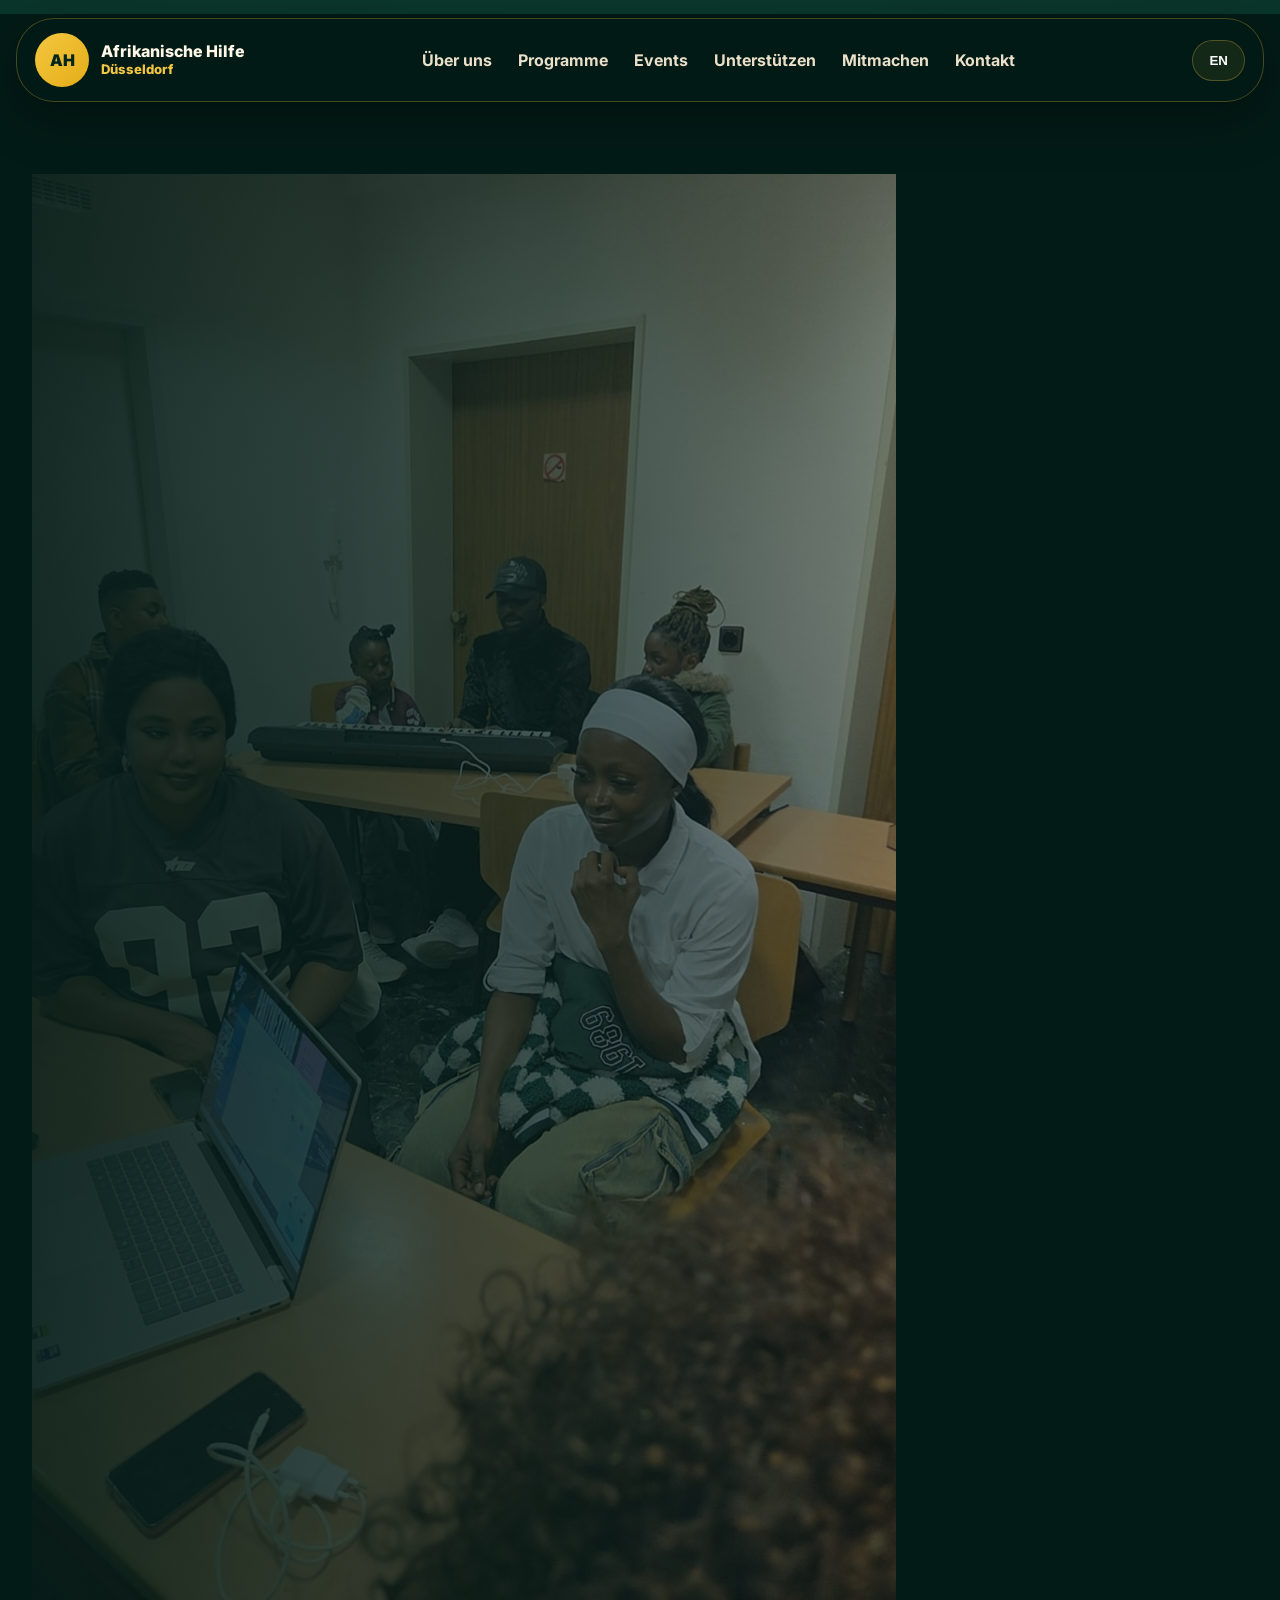
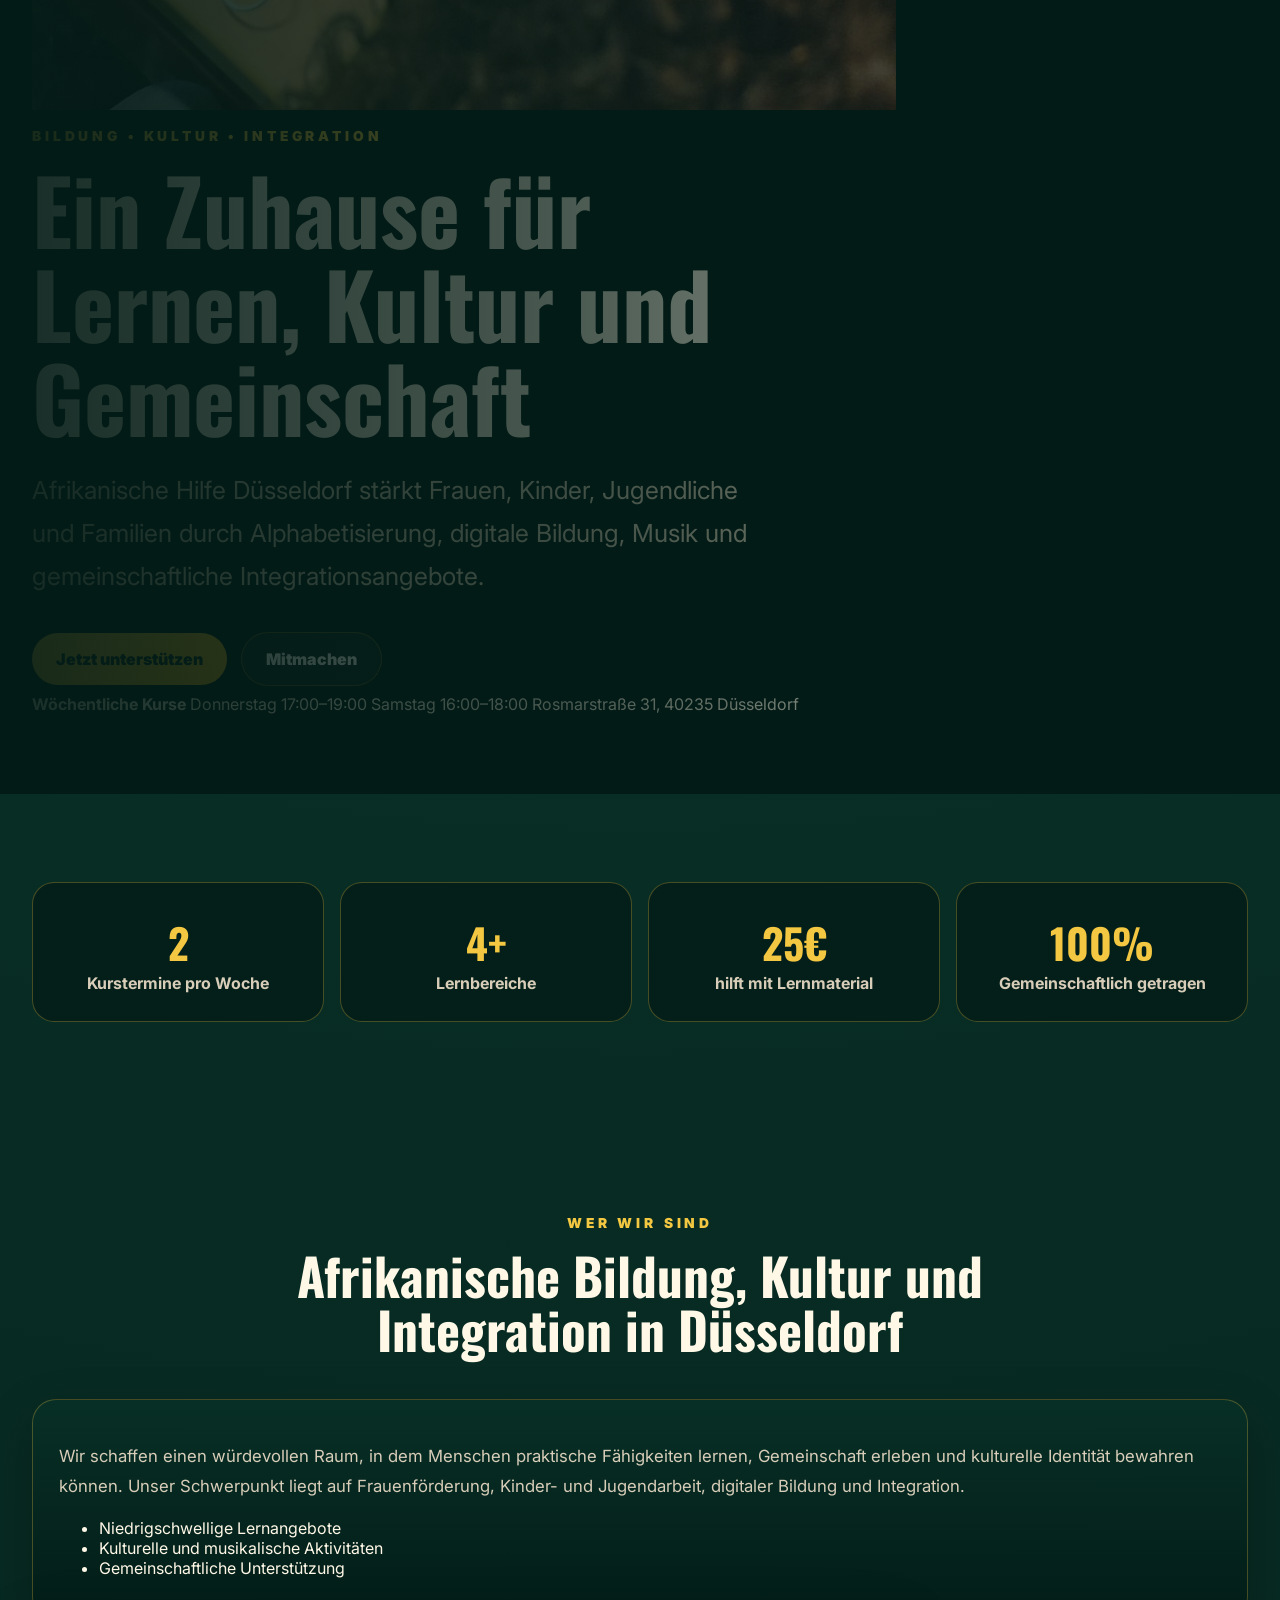
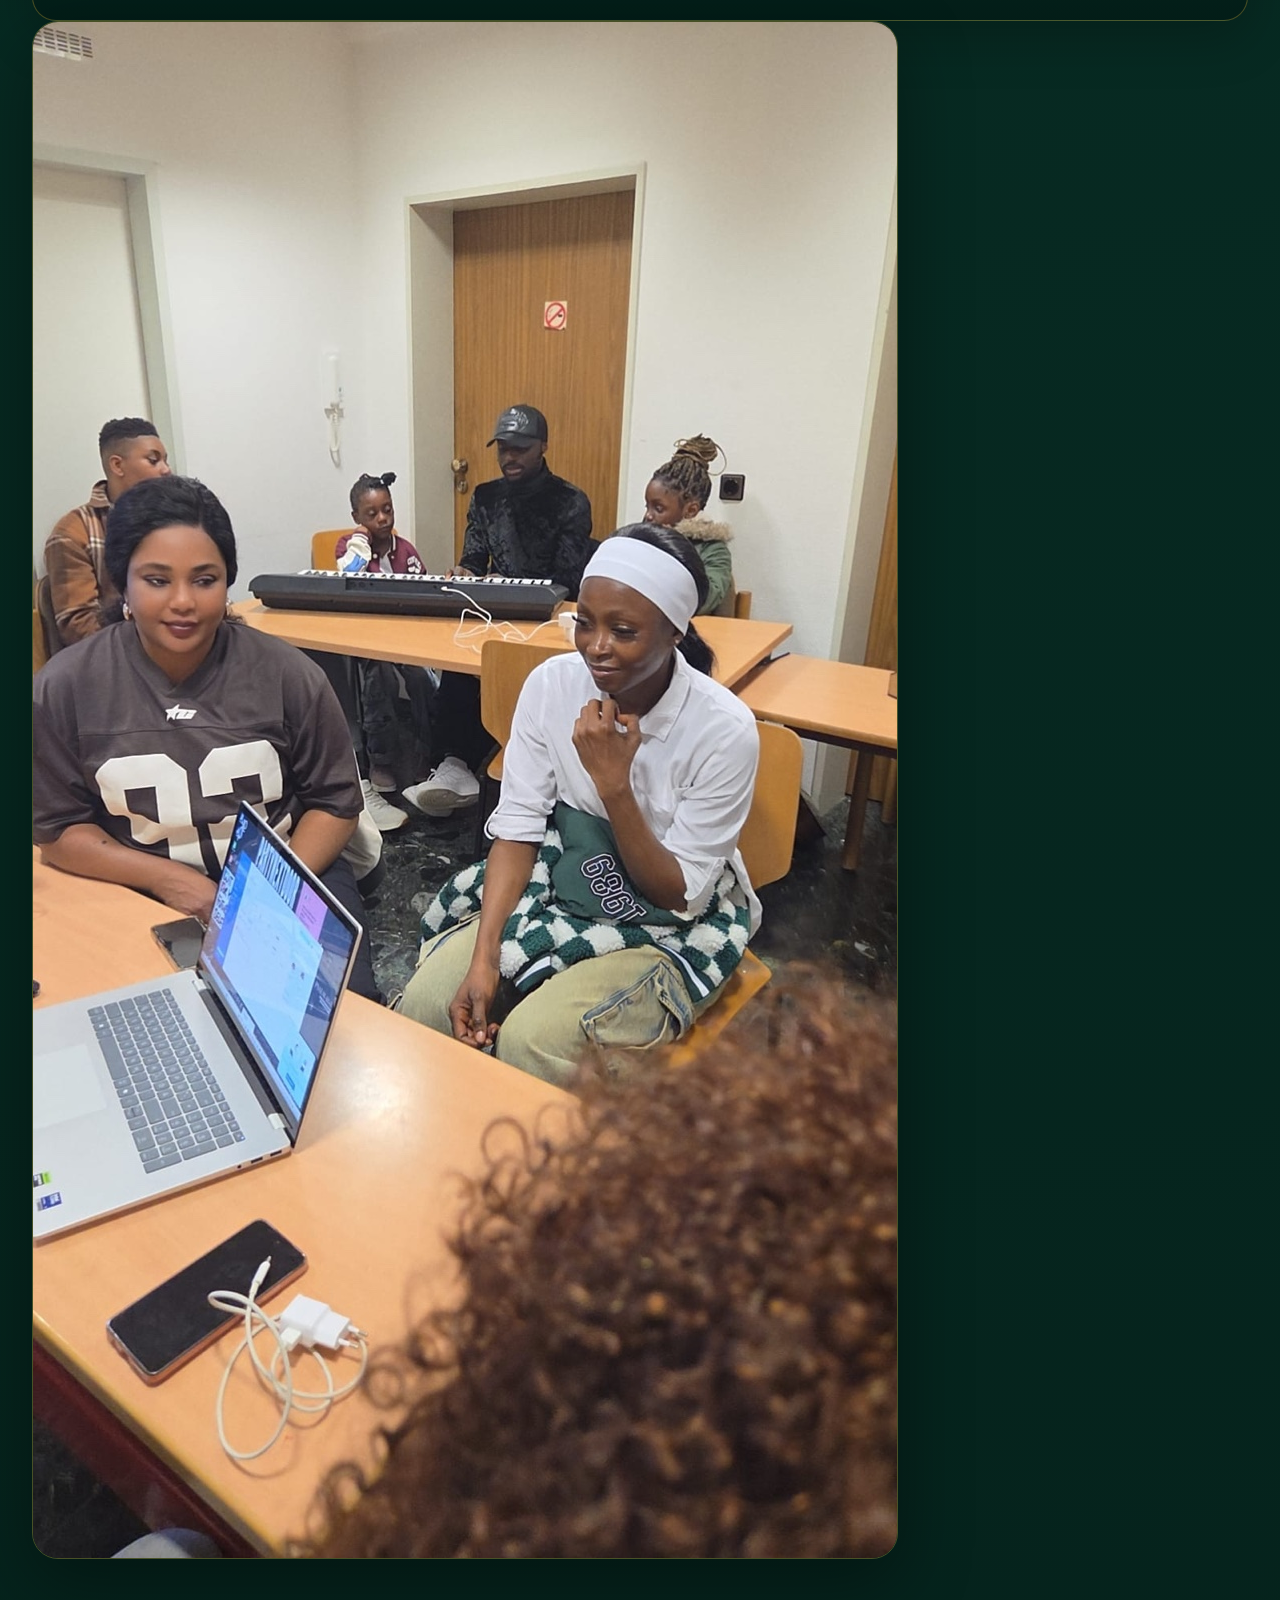
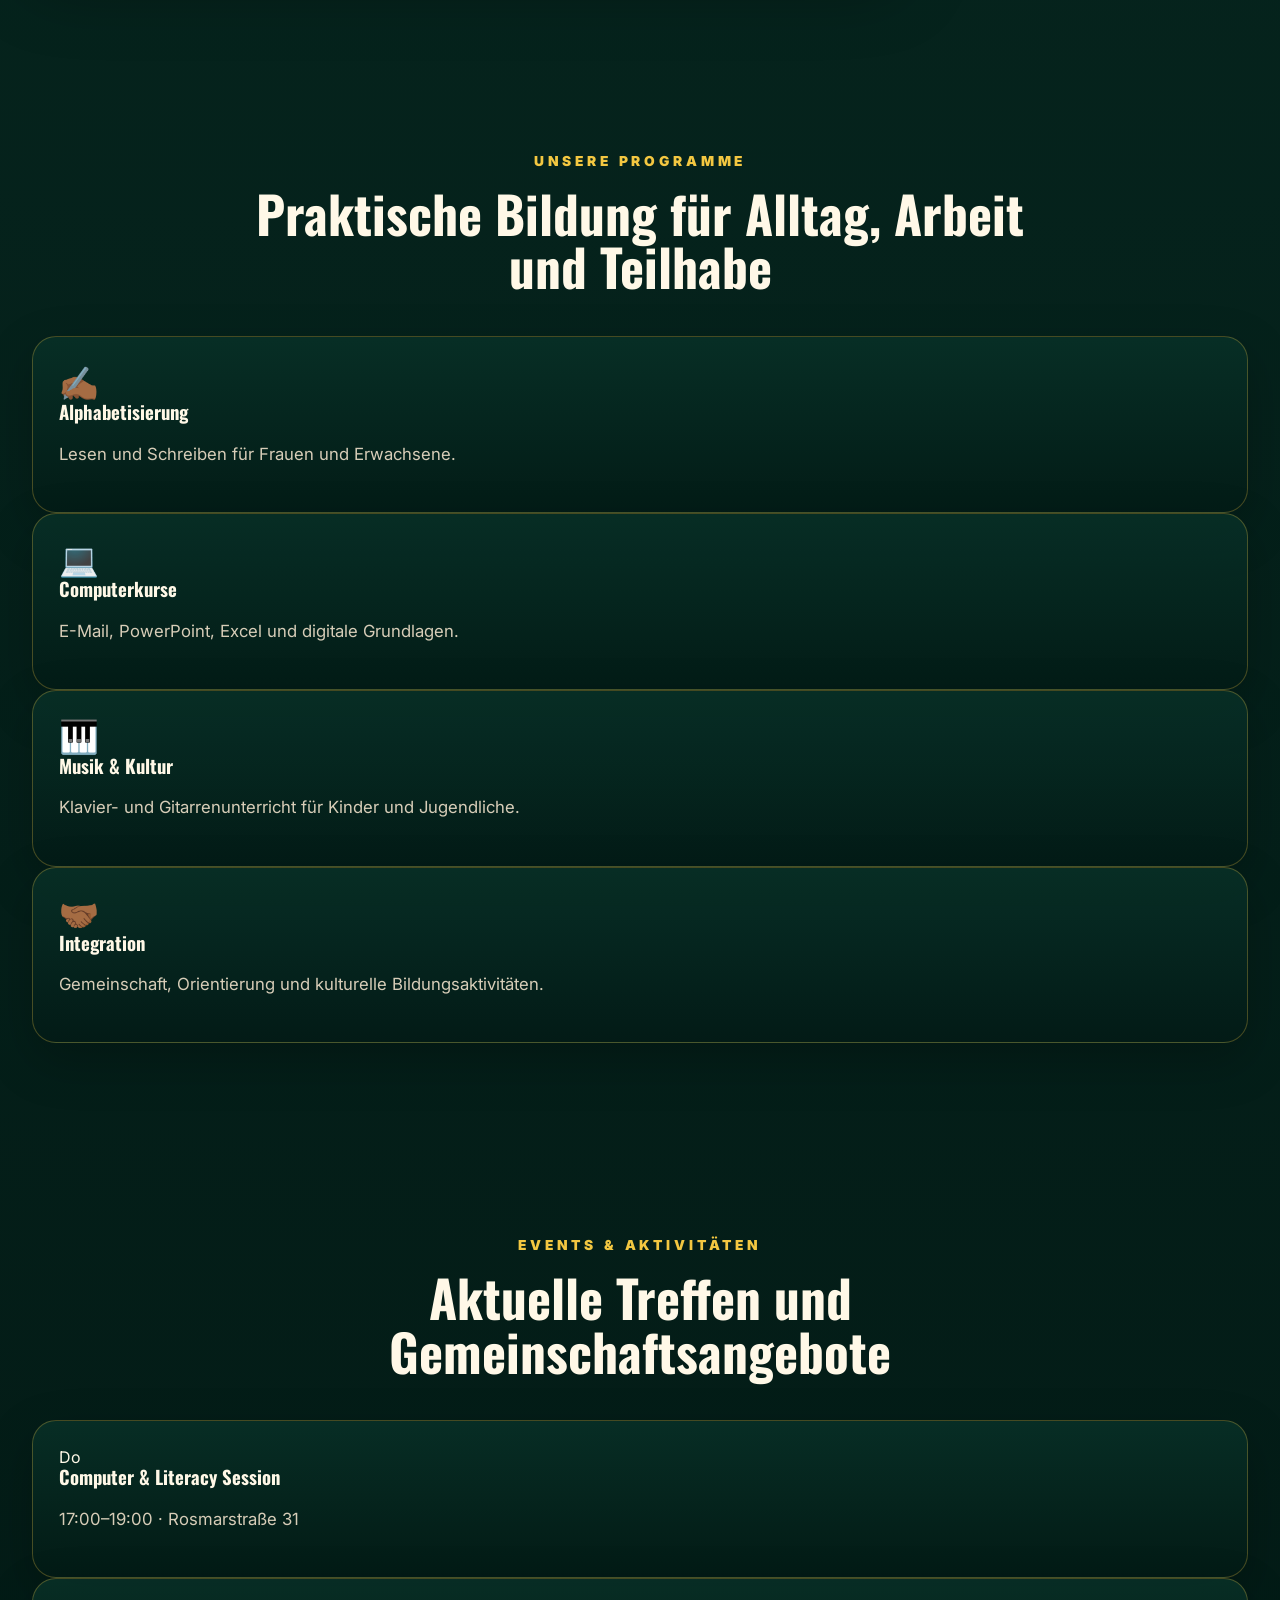
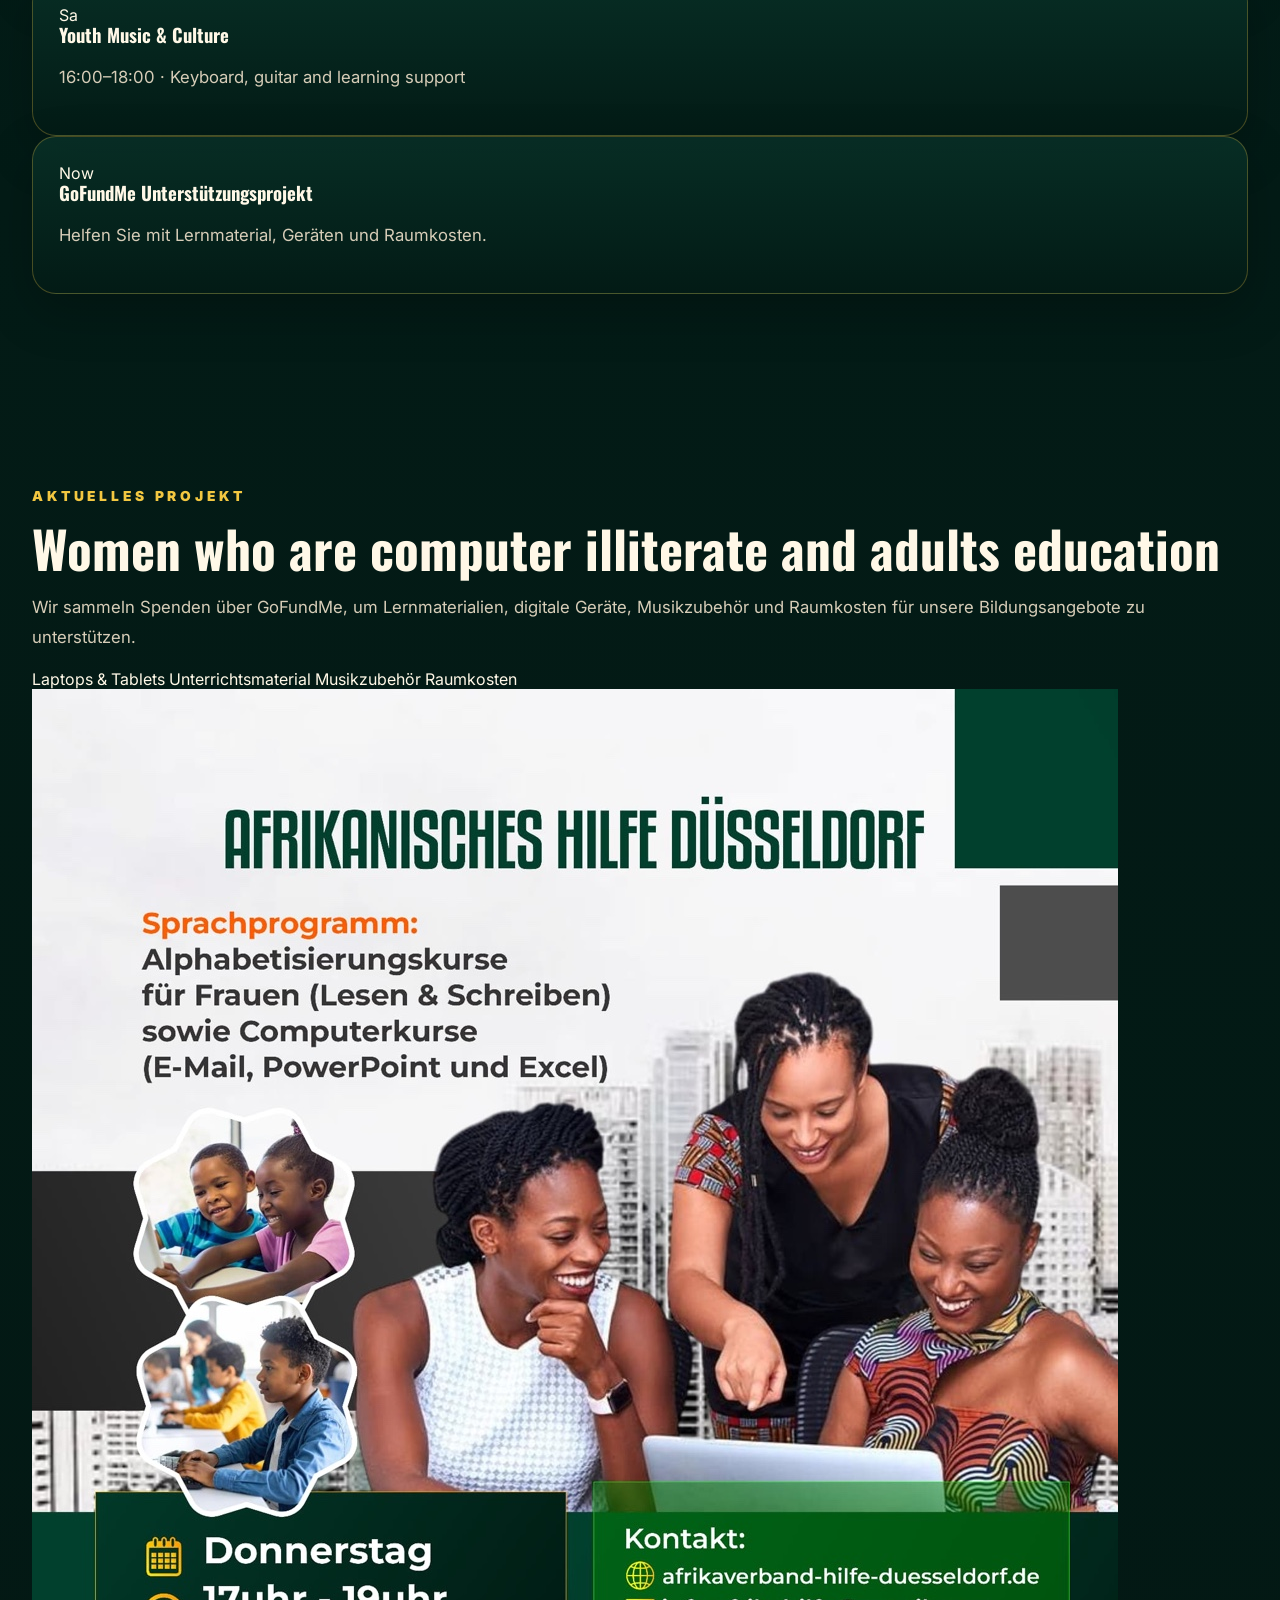
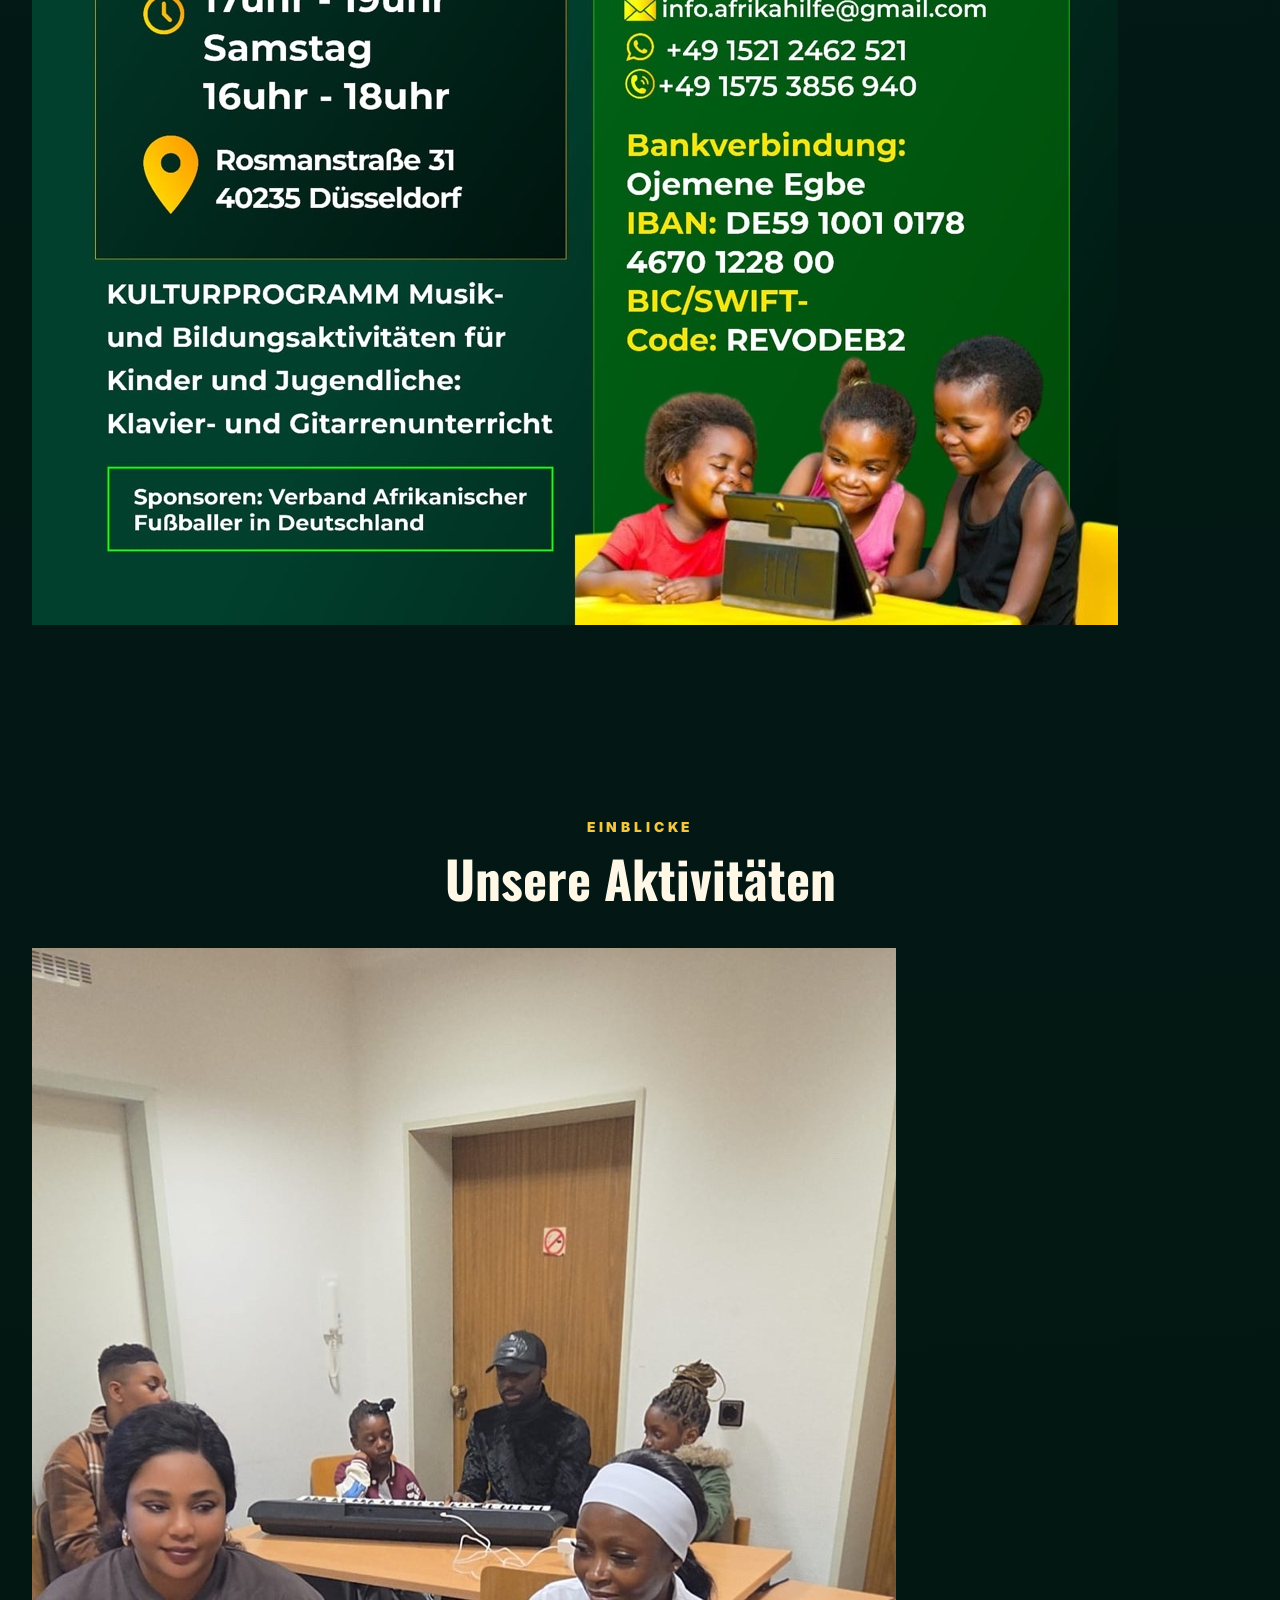
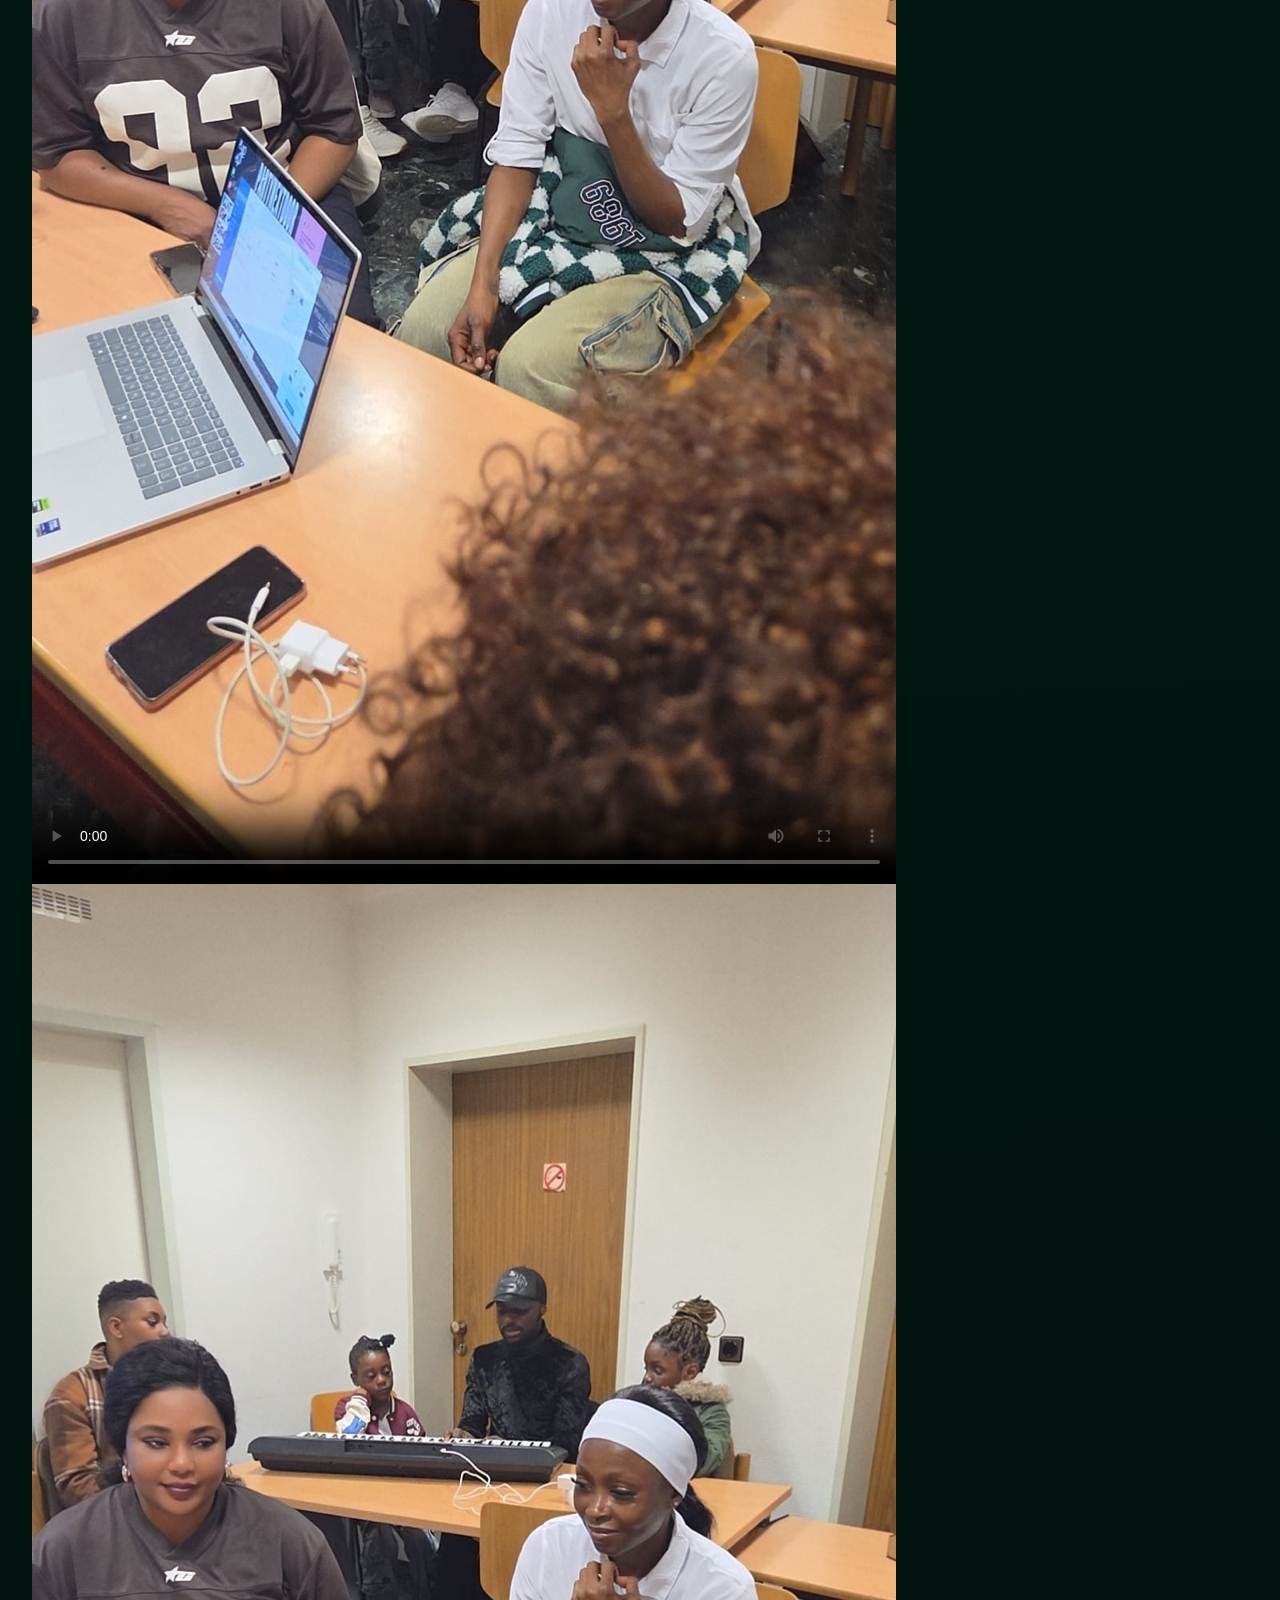
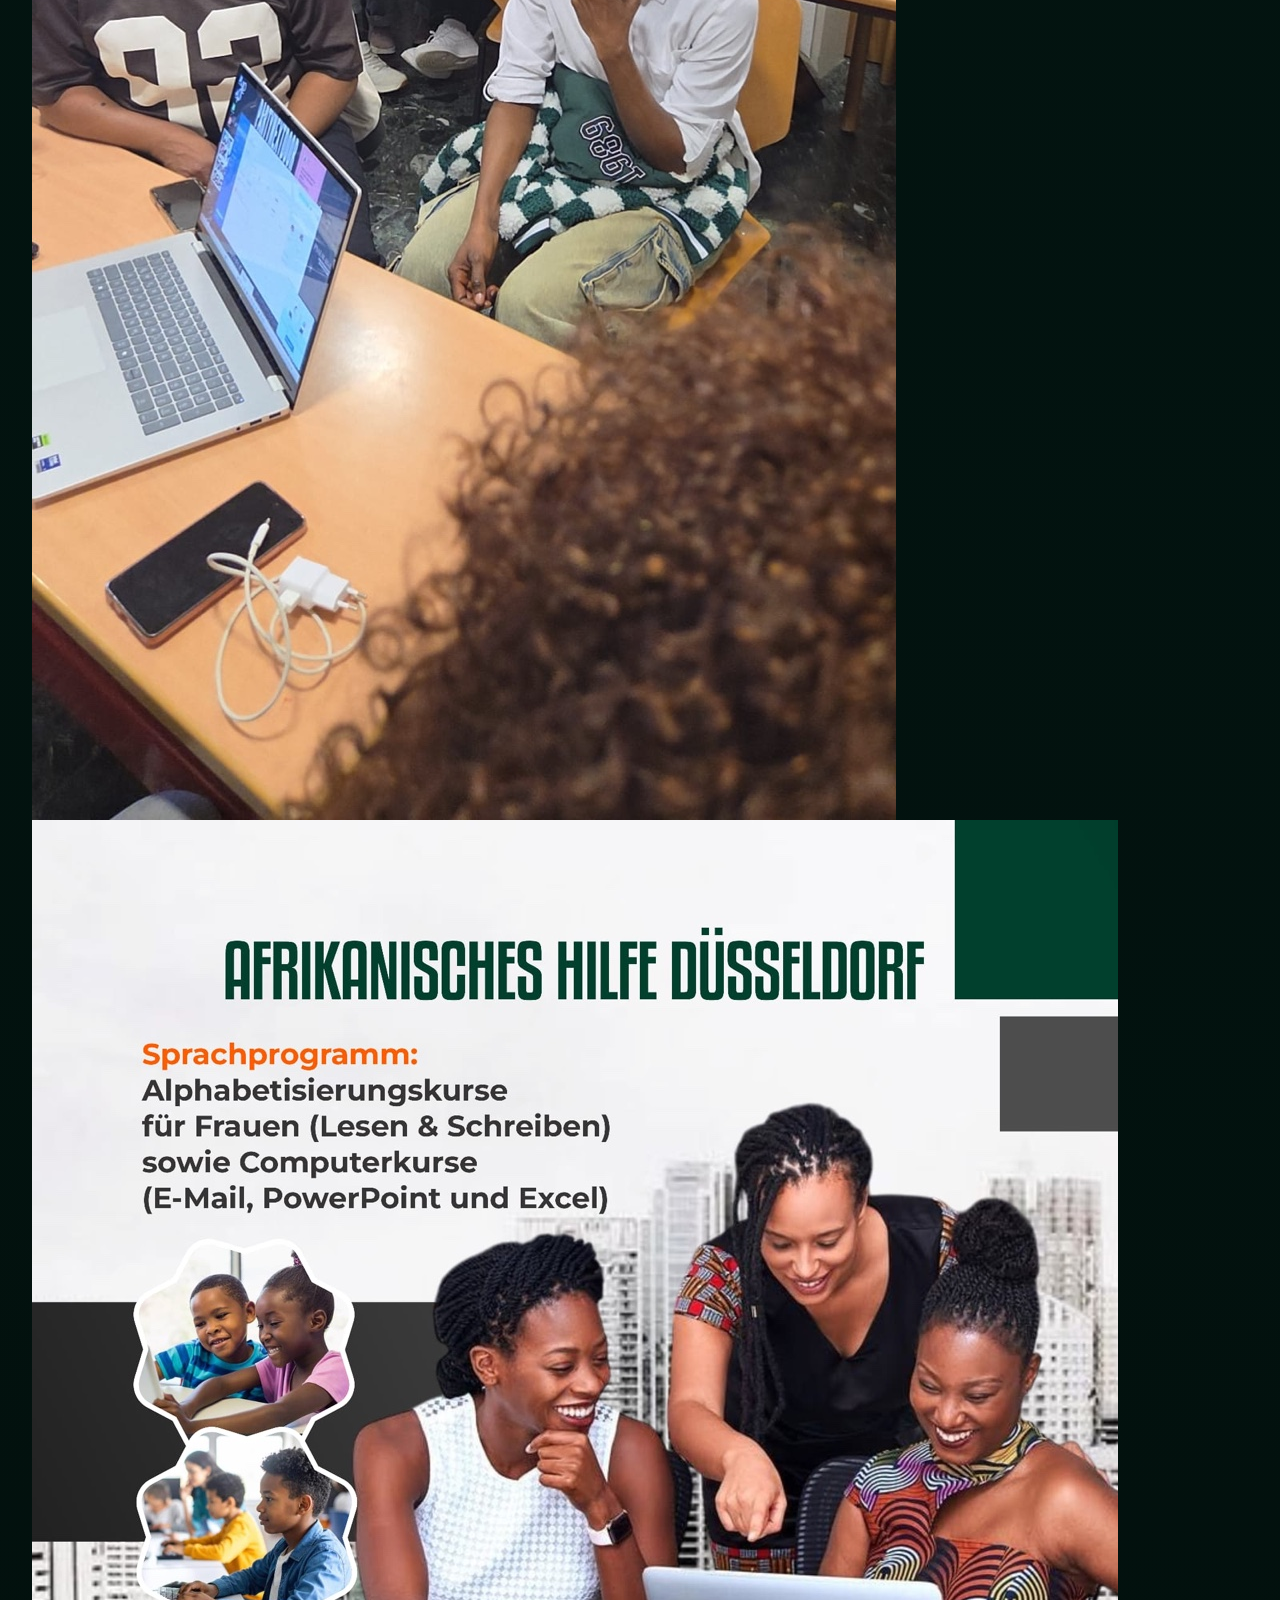
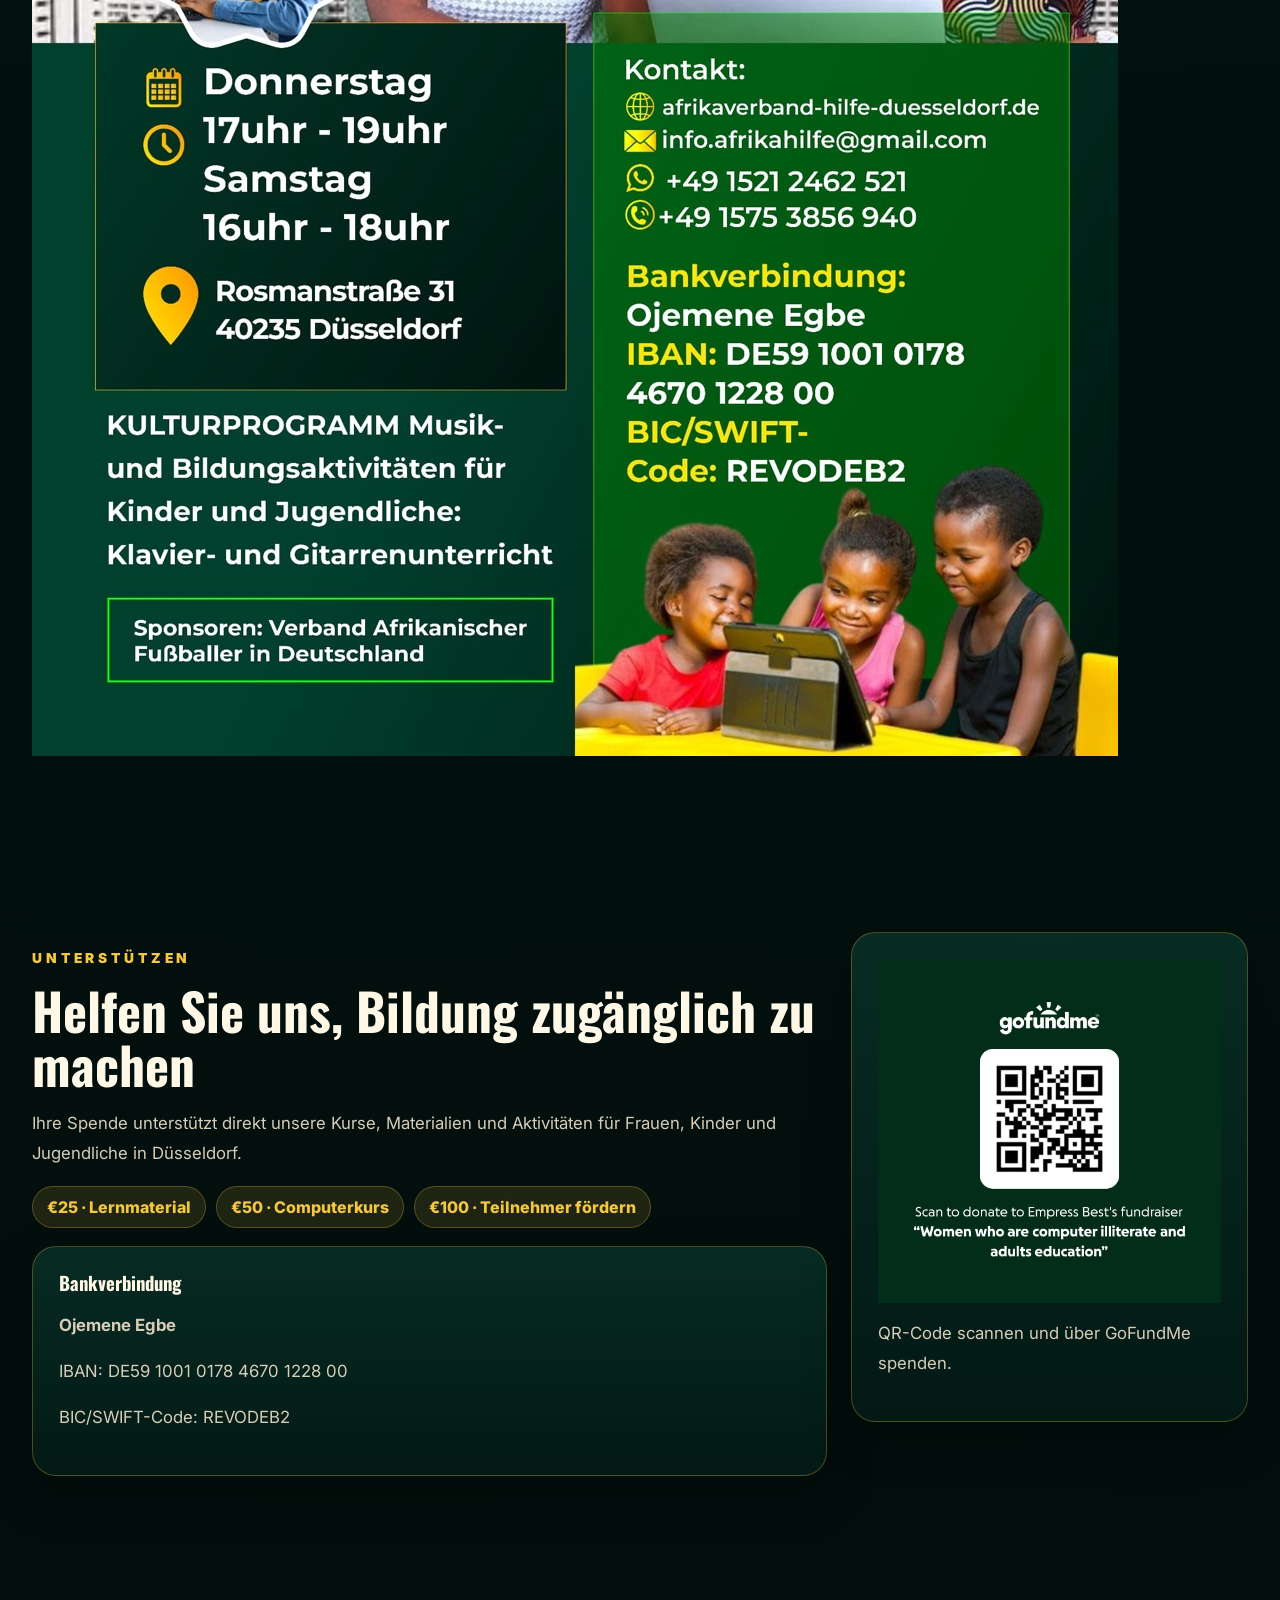
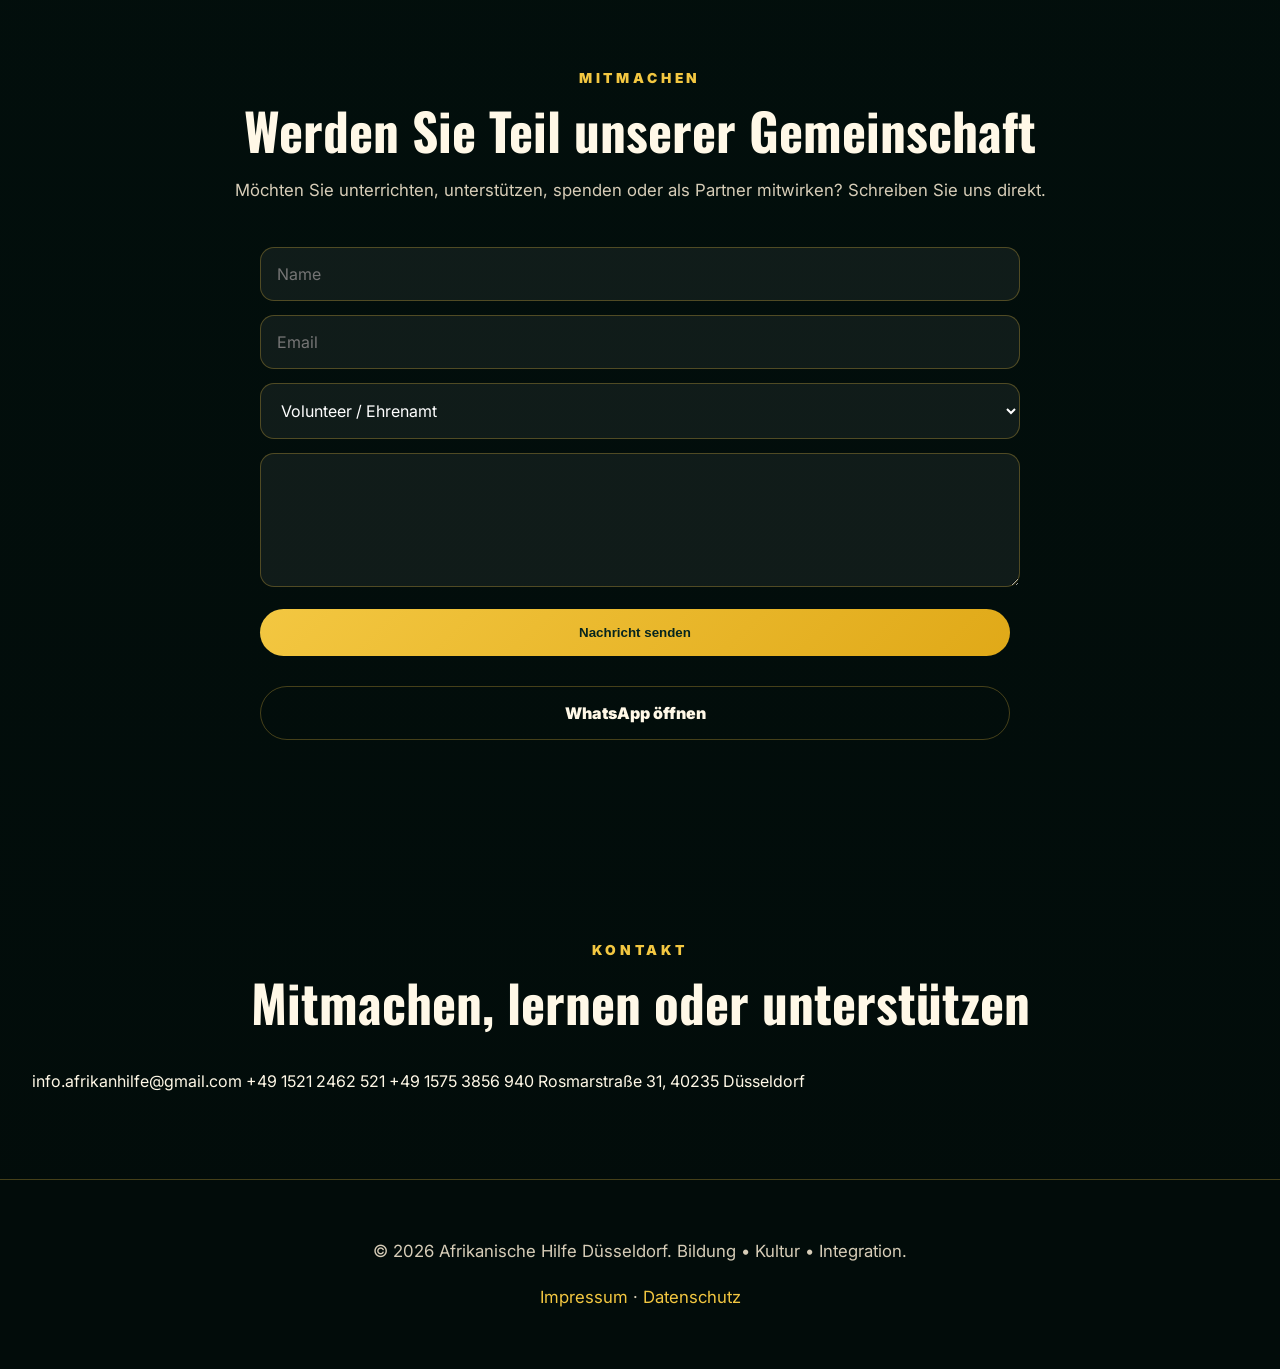
==== index.html @ 71f332ec "Fix bilingual translation switching" ====
<!DOCTYPE html>
<html lang="de">
<head>
  <meta charset="UTF-8" />
  <meta name="viewport" content="width=device-width, initial-scale=1.0" />
  <meta name="description" content="Afrikanische Hilfe Düsseldorf unterstützt Frauen, Kinder, Jugendliche und Familien mit Bildung, Computerkursen, Kultur, Musik und Integration." />
  <meta name="keywords" content="Afrikanische Hilfe Düsseldorf, Integration Düsseldorf, Computerkurs Düsseldorf, Alphabetisierung, African community Düsseldorf" />
  <meta property="og:title" content="Afrikanische Hilfe Düsseldorf" />
  <meta property="og:description" content="Bildung, Kultur und Integration für afrikanische Familien in Düsseldorf." />
  <meta property="og:image" content="assets/images/classroom-activity.jpg" />
  <meta property="og:type" content="website" />
  <title>Afrikanische Hilfe Düsseldorf | Bildung • Kultur • Integration</title>
  <link rel="preconnect" href="https://fonts.googleapis.com">
  <link rel="preconnect" href="https://fonts.gstatic.com" crossorigin>
  <link href="https://fonts.googleapis.com/css2?family=Inter:wght@400;500;600;700;800&family=Oswald:wght@500;600;700&display=swap" rel="stylesheet">
  <link rel="stylesheet" href="styles.css" />
</head>
<body>
  <header class="site-header" id="siteHeader">
    <a class="brand" href="#home" aria-label="Afrikanische Hilfe Düsseldorf home">
      <span class="brand-mark">AH</span>
      <span>Afrikanische Hilfe<br><small>Düsseldorf</small></span>
    </a>
    <button class="menu-toggle" id="menuToggle" type="button" aria-label="Open menu">☰</button>
    <nav class="nav" id="mainNav" aria-label="Main navigation">
      <a href="#about" data-de="Über uns" data-en="About">Über uns</a>
      <a href="#programmes" data-de="Programme" data-en="Programmes">Programme</a>
      <a href="#events" data-de="Events" data-en="Events">Events</a>
      <a href="#support" data-de="Unterstützen" data-en="Support">Unterstützen</a>
      <a href="#volunteer" data-de="Mitmachen" data-en="Volunteer">Mitmachen</a>
      <a href="#contact" data-de="Kontakt" data-en="Contact">Kontakt</a>
    </nav>
    <button class="lang-toggle" id="langToggle" type="button">EN</button>
  </header>

  <main id="home">
    <section class="hero">
      <video class="hero-video" autoplay muted loop playsinline poster="assets/images/classroom-activity.jpg">
        <source src="assets/videos/community-learning-session.mp4" type="video/mp4" />
      </video>
      <div class="hero-overlay"></div>
      <div class="pattern-overlay"></div>
      <div class="hero-content reveal">
        <p class="eyebrow" data-de="Bildung • Kultur • Integration" data-en="Education • Culture • Integration">Bildung • Kultur • Integration</p>
        <h1 data-de="Ein Zuhause für Lernen, Kultur und Gemeinschaft" data-en="A home for learning, culture and community">Ein Zuhause für Lernen, Kultur und Gemeinschaft</h1>
        <p class="hero-text" data-de="Afrikanische Hilfe Düsseldorf stärkt Frauen, Kinder, Jugendliche und Familien durch Alphabetisierung, digitale Bildung, Musik und gemeinschaftliche Integrationsangebote." data-en="Afrikanische Hilfe Düsseldorf empowers women, children, young people and families through literacy, digital education, music and community-based integration support.">Afrikanische Hilfe Düsseldorf stärkt Frauen, Kinder, Jugendliche und Familien durch Alphabetisierung, digitale Bildung, Musik und gemeinschaftliche Integrationsangebote.</p>
        <div class="hero-actions">
          <a class="btn primary" href="#support" data-de="Jetzt unterstützen" data-en="Support now">Jetzt unterstützen</a>
          <a class="btn secondary" href="#volunteer" data-de="Mitmachen" data-en="Get involved">Mitmachen</a>
        </div>
      </div>
      <aside class="hero-card reveal delay">
        <strong data-de="Wöchentliche Kurse" data-en="Weekly classes">Wöchentliche Kurse</strong>
        <span>Donnerstag 17:00–19:00</span>
        <span>Samstag 16:00–18:00</span>
        <span>Rosmarstraße 31, 40235 Düsseldorf</span>
      </aside>
    </section>

    <section class="impact section-pad" aria-label="Impact numbers">
      <div class="impact-grid">
        <div><strong>2</strong><span data-de="Kurstermine pro Woche" data-en="Sessions per week">Kurstermine pro Woche</span></div>
        <div><strong>4+</strong><span data-de="Lernbereiche" data-en="Learning areas">Lernbereiche</span></div>
        <div><strong>25€</strong><span data-de="hilft mit Lernmaterial" data-en="supports learning materials">hilft mit Lernmaterial</span></div>
        <div><strong>100%</strong><span data-de="Gemeinschaftlich getragen" data-en="Community driven">Gemeinschaftlich getragen</span></div>
      </div>
    </section>

    <section class="about section-pad" id="about">
      <div class="section-head">
        <p class="eyebrow" data-de="Wer wir sind" data-en="Who we are">Wer wir sind</p>
        <h2 data-de="Afrikanische Bildung, Kultur und Integration in Düsseldorf" data-en="African education, culture and integration in Düsseldorf">Afrikanische Bildung, Kultur und Integration in Düsseldorf</h2>
      </div>
      <div class="two-col">
        <div class="glass-card">
          <p data-de="Wir schaffen einen würdevollen Raum, in dem Menschen praktische Fähigkeiten lernen, Gemeinschaft erleben und kulturelle Identität bewahren können. Unser Schwerpunkt liegt auf Frauenförderung, Kinder- und Jugendarbeit, digitaler Bildung und Integration." data-en="We create a dignified space where people learn practical skills, experience community and preserve cultural identity. Our focus is women empowerment, youth development, digital education and integration.">Wir schaffen einen würdevollen Raum, in dem Menschen praktische Fähigkeiten lernen, Gemeinschaft erleben und kulturelle Identität bewahren können. Unser Schwerpunkt liegt auf Frauenförderung, Kinder- und Jugendarbeit, digitaler Bildung und Integration.</p>
          <ul class="check-list">
            <li data-de="Niedrigschwellige Lernangebote" data-en="Accessible learning opportunities">Niedrigschwellige Lernangebote</li>
            <li data-de="Kulturelle und musikalische Aktivitäten" data-en="Cultural and music activities">Kulturelle und musikalische Aktivitäten</li>
            <li data-de="Gemeinschaftliche Unterstützung" data-en="Community-based support">Gemeinschaftliche Unterstützung</li>
          </ul>
        </div>
        <img class="rounded-img" src="assets/images/classroom-activity.jpg" alt="Community learning session in Düsseldorf" />
      </div>
    </section>

    <section class="programmes section-pad" id="programmes">
      <div class="section-head center">
        <p class="eyebrow" data-de="Unsere Programme" data-en="Our programmes">Unsere Programme</p>
        <h2 data-de="Praktische Bildung für Alltag, Arbeit und Teilhabe" data-en="Practical education for everyday life, work and participation">Praktische Bildung für Alltag, Arbeit und Teilhabe</h2>
      </div>
      <div class="cards">
        <article class="card"><span class="icon">✍🏾</span><h3 data-de="Alphabetisierung" data-en="Literacy">Alphabetisierung</h3><p data-de="Lesen und Schreiben für Frauen und Erwachsene." data-en="Reading and writing support for women and adults.">Lesen und Schreiben für Frauen und Erwachsene.</p></article>
        <article class="card"><span class="icon">💻</span><h3 data-de="Computerkurse" data-en="Computer training">Computerkurse</h3><p data-de="E-Mail, PowerPoint, Excel und digitale Grundlagen." data-en="Email, PowerPoint, Excel and basic digital skills.">E-Mail, PowerPoint, Excel und digitale Grundlagen.</p></article>
        <article class="card"><span class="icon">🎹</span><h3 data-de="Musik & Kultur" data-en="Music & culture">Musik & Kultur</h3><p data-de="Klavier- und Gitarrenunterricht für Kinder und Jugendliche." data-en="Keyboard and guitar lessons for children and young people.">Klavier- und Gitarrenunterricht für Kinder und Jugendliche.</p></article>
        <article class="card"><span class="icon">🤝🏾</span><h3 data-de="Integration" data-en="Integration">Integration</h3><p data-de="Gemeinschaft, Orientierung und kulturelle Bildungsaktivitäten." data-en="Community, orientation and cultural education activities.">Gemeinschaft, Orientierung und kulturelle Bildungsaktivitäten.</p></article>
      </div>
    </section>

    <section class="events section-pad" id="events">
      <div class="section-head center">
        <p class="eyebrow" data-de="Events & Aktivitäten" data-en="Events & activities">Events & Aktivitäten</p>
        <h2 data-de="Aktuelle Treffen und Gemeinschaftsangebote" data-en="Current sessions and community activities">Aktuelle Treffen und Gemeinschaftsangebote</h2>
      </div>
      <div class="event-grid">
        <article class="event-card"><span class="date">Do</span><h3>Computer & Literacy Session</h3><p>17:00–19:00 · Rosmarstraße 31</p></article>
        <article class="event-card"><span class="date">Sa</span><h3>Youth Music & Culture</h3><p>16:00–18:00 · Keyboard, guitar and learning support</p></article>
        <article class="event-card highlight"><span class="date">Now</span><h3 data-de="GoFundMe Unterstützungsprojekt" data-en="GoFundMe support project">GoFundMe Unterstützungsprojekt</h3><p data-de="Helfen Sie mit Lernmaterial, Geräten und Raumkosten." data-en="Help with learning materials, devices and room costs.">Helfen Sie mit Lernmaterial, Geräten und Raumkosten.</p></article>
      </div>
    </section>

    <section class="projects section-pad" id="projects">
      <div class="two-col reverse">
        <div>
          <p class="eyebrow" data-de="Aktuelles Projekt" data-en="Current project">Aktuelles Projekt</p>
          <h2>Women who are computer illiterate and adults education</h2>
          <p data-de="Wir sammeln Spenden über GoFundMe, um Lernmaterialien, digitale Geräte, Musikzubehör und Raumkosten für unsere Bildungsangebote zu unterstützen." data-en="We are raising funds through GoFundMe to support learning materials, digital devices, music resources and room costs for our education activities.">Wir sammeln Spenden über GoFundMe, um Lernmaterialien, digitale Geräte, Musikzubehör und Raumkosten für unsere Bildungsangebote zu unterstützen.</p>
          <div class="project-list">
            <span data-de="Laptops & Tablets" data-en="Laptops & tablets">Laptops & Tablets</span>
            <span data-de="Unterrichtsmaterial" data-en="Learning materials">Unterrichtsmaterial</span>
            <span data-de="Musikzubehör" data-en="Music resources">Musikzubehör</span>
            <span data-de="Raumkosten" data-en="Room costs">Raumkosten</span>
          </div>
        </div>
        <div class="flyer-frame"><img src="assets/images/programme-flyer.jpg" alt="Afrikanische Hilfe Düsseldorf programme flyer" /></div>
      </div>
    </section>

    <section class="gallery section-pad" id="gallery">
      <div class="section-head center">
        <p class="eyebrow" data-de="Einblicke" data-en="Inside our work">Einblicke</p>
        <h2 data-de="Unsere Aktivitäten" data-en="Our activities">Unsere Aktivitäten</h2>
      </div>
      <div class="media-grid">
        <div class="media-card large"><video controls poster="assets/images/classroom-activity.jpg"><source src="assets/videos/community-learning-session.mp4" type="video/mp4"></video></div>
        <div class="media-card"><img src="assets/images/classroom-activity.jpg" alt="Participants in a learning activity" /></div>
        <div class="media-card"><img src="assets/images/programme-flyer.jpg" alt="Programme flyer" /></div>
      </div>
    </section>

    <section class="support section-pad" id="support">
      <div class="support-box">
        <div>
          <p class="eyebrow" data-de="Unterstützen" data-en="Support us">Unterstützen</p>
          <h2 data-de="Helfen Sie uns, Bildung zugänglich zu machen" data-en="Help us make education accessible">Helfen Sie uns, Bildung zugänglich zu machen</h2>
          <p data-de="Ihre Spende unterstützt direkt unsere Kurse, Materialien und Aktivitäten für Frauen, Kinder und Jugendliche in Düsseldorf." data-en="Your donation directly supports our classes, materials and activities for women, children and young people in Düsseldorf.">Ihre Spende unterstützt direkt unsere Kurse, Materialien und Aktivitäten für Frauen, Kinder und Jugendliche in Düsseldorf.</p>
          <div class="donation-tiers">
            <span>€25 · Lernmaterial</span><span>€50 · Computerkurs</span><span>€100 · Teilnehmer fördern</span>
          </div>
          <div class="bank-card">
            <h3>Bankverbindung</h3>
            <p><strong>Ojemene Egbe</strong></p>
            <p>IBAN: DE59 1001 0178 4670 1228 00</p>
            <p>BIC/SWIFT-Code: REVODEB2</p>
          </div>
        </div>
        <div class="qr-card">
          <img src="assets/images/gofundme-qr.png" alt="GoFundMe QR Code" />
          <p data-de="QR-Code scannen und über GoFundMe spenden." data-en="Scan the QR code and donate through GoFundMe.">QR-Code scannen und über GoFundMe spenden.</p>
        </div>
      </div>
    </section>

    <section class="volunteer section-pad" id="volunteer">
      <div class="section-head center">
        <p class="eyebrow" data-de="Mitmachen" data-en="Volunteer">Mitmachen</p>
        <h2 data-de="Werden Sie Teil unserer Gemeinschaft" data-en="Become part of our community">Werden Sie Teil unserer Gemeinschaft</h2>
        <p data-de="Möchten Sie unterrichten, unterstützen, spenden oder als Partner mitwirken? Schreiben Sie uns direkt." data-en="Would you like to teach, support, donate or partner with us? Send us a direct message.">Möchten Sie unterrichten, unterstützen, spenden oder als Partner mitwirken? Schreiben Sie uns direkt.</p>
      </div>
      <form 
  class="contact-form"
  action="https://formsubmit.co/info.afrikahilfe@gmail.com"
  method="POST">

  <input type="hidden" name="_captcha" value="false">
  <input type="hidden" name="_subject" value="New Afrikanische Hilfe Submission">
  <input type="hidden" name="_next" value="https://afrikanischehilfe.de">

  <input 
    name="Name"
    type="text"
    placeholder="Name"
    required
  >

  <input 
    name="Email"
    type="email"
    placeholder="Email"
    required
  >

  <select name="Interest">
    <option>Volunteer / Ehrenamt</option>
    <option>Programme participant / Teilnehmer</option>
    <option>Sponsor / Partner</option>
    <option>General contact / Allgemein</option>
  </select>

  <textarea 
    name="Message"
    rows="5"
    placeholder="Message / Nachricht">
  </textarea>

  <button 
    class="btn primary"
    type="submit"
    data-de="Nachricht senden"
    data-en="Send message">
    Nachricht senden
  </button>

  <a 
    class="btn whatsapp"
    href="https://wa.me/4915212462521"
    target="_blank"
    data-de="WhatsApp öffnen"
    data-en="Open WhatsApp">
    WhatsApp öffnen
  </a>

</form>
    </section>

    <section class="contact section-pad" id="contact">
      <div class="section-head center">
        <p class="eyebrow" data-de="Kontakt" data-en="Contact">Kontakt</p>
        <h2 data-de="Mitmachen, lernen oder unterstützen" data-en="Join, learn or support">Mitmachen, lernen oder unterstützen</h2>
      </div>
      <div class="contact-grid">
        <a href="mailto:info.afrikanhilfe@gmail.com">info.afrikanhilfe@gmail.com</a>
        <a href="tel:+4915212462521">+49 1521 2462 521</a>
        <a href="tel:+4915753856940">+49 1575 3856 940</a>
        <span>Rosmarstraße 31, 40235 Düsseldorf</span>
      </div>
    </section>
  </main>

  <footer class="footer">
    <p>© 2026 Afrikanische Hilfe Düsseldorf. Bildung • Kultur • Integration.</p>
    <p><a href="impressum.html">Impressum</a> · <a href="datenschutz.html">Datenschutz</a></p>
  </footer>

  <script src="scripts.js"></script>
</body>
</html>
---- styles.css ----
:root{
  --green-950:#031b16;
  --green-900:#06251f;
  --green-800:#0b382d;
  --gold:#f3c741;
  --gold-2:#d6a51f;
  --ivory:#fff8e7;
  --muted:#d7cdb8;
  --line:rgba(243,199,65,.28);
  --glass:rgba(4,31,26,.78);
  --shadow:0 24px 70px rgba(0,0,0,.38);
}
*{box-sizing:border-box}
html{scroll-behavior:smooth}
body{
  margin:0;
  font-family:Inter,system-ui,-apple-system,Segoe UI,Arial,sans-serif;
  background:radial-gradient(circle at top,#0b382d 0,#031b16 42%,#020c0a 100%);
  color:var(--ivory);
}
img,video{max-width:100%;display:block}
a{color:inherit;text-decoration:none}
.site-header{
  position:sticky;top:0;z-index:50;
  display:flex;align-items:center;justify-content:space-between;gap:24px;
  width:min(1320px,calc(100% - 32px));margin:18px auto 0;padding:14px 18px;
  background:rgba(3,27,22,.92);border:1px solid var(--line);border-radius:38px;
  backdrop-filter:blur(14px);box-shadow:0 16px 50px rgba(0,0,0,.35)
}
.brand{display:flex;align-items:center;gap:12px;font-weight:800;line-height:1.05}
.brand-mark{display:grid;place-items:center;min-width:54px;height:54px;border-radius:50%;background:linear-gradient(135deg,var(--gold),#e5ad17);color:#06251f;font-weight:900}
.brand small{color:var(--gold);font-size:.82em}
.nav{display:flex;align-items:center;gap:26px;font-weight:700;color:#eadfc8}
.nav a.active,.nav a:hover{color:var(--gold)}
.nav-cta{background:var(--gold);color:#06251f;padding:14px 20px;border-radius:28px;font-weight:900}
.lang-toggle{border:1px solid var(--line);background:rgba(243,199,65,.08);color:#fff;padding:12px 16px;border-radius:24px;font-weight:900}
.menu-toggle{display:none;background:var(--gold);border:0;border-radius:12px;padding:10px 12px;font-weight:900}

.hero{
  min-height:calc(100vh - 92px);position:relative;overflow:hidden;margin-top:-88px;padding:160px 32px 80px;
  display:grid;align-items:center;background:#031b16
}
.hero-bg{position:absolute;inset:0;width:100%;height:100%;object-fit:cover;opacity:.28;filter:saturate(.95)}
.hero:after{content:"";position:absolute;inset:0;background:linear-gradient(90deg,rgba(3,27,22,.92) 0%,rgba(3,27,22,.72) 44%,rgba(3,27,22,.2) 100%)}
.hero-inner{position:relative;z-index:1;width:min(1320px,100%);margin:auto;display:grid;grid-template-columns:1fr .92fr;gap:42px;align-items:center}
.eyebrow{letter-spacing:.28em;text-transform:uppercase;color:var(--gold);font-weight:900;font-size:.86rem}
h1,h2,h3{font-family:Oswald,Inter,sans-serif;margin:0 0 18px;line-height:1.05}
h1{font-size:clamp(3rem,7vw,6.8rem);max-width:780px}
h2{font-size:clamp(2rem,4vw,4rem)}
p{color:var(--muted);font-size:1.05rem;line-height:1.75}
.hero-text{font-size:clamp(1.1rem,2vw,1.55rem);max-width:720px}
.btn{display:inline-flex;align-items:center;justify-content:center;gap:8px;padding:16px 24px;border-radius:999px;font-weight:900;border:1px solid var(--line);margin:8px 10px 8px 0}
.btn.primary{background:linear-gradient(135deg,var(--gold),#e0a918);color:#06251f;border:none}
.btn.secondary{background:rgba(255,255,255,.05);color:#fff}
.flyer-landing{
  background:rgba(3,27,22,.7);border:1px solid var(--line);border-radius:22px;overflow:hidden;box-shadow:var(--shadow)
}
.flyer-landing img{width:100%;height:auto}
.section-pad{padding:88px 32px}
.container{width:min(1180px,100%);margin:auto}
.section-head{max-width:820px;margin:0 auto 42px;text-align:center}
.grid{display:grid;gap:24px}
.grid.two{grid-template-columns:repeat(2,1fr)}
.grid.three{grid-template-columns:repeat(3,1fr)}
.grid.four{grid-template-columns:repeat(4,1fr)}
.card,.glass-card,.event-card,.project-card,.bank-card,.qr-card{
  background:linear-gradient(180deg,rgba(8,48,39,.88),rgba(3,27,22,.88));border:1px solid var(--line);border-radius:24px;padding:26px;box-shadow:0 18px 50px rgba(0,0,0,.22)
}
.card .icon{font-size:2rem}
.impact-grid{display:grid;grid-template-columns:repeat(4,1fr);gap:16px}
.impact-grid div{padding:28px;text-align:center;background:rgba(3,27,22,.72);border:1px solid var(--line);border-radius:22px}
.impact-grid strong{display:block;color:var(--gold);font-size:2.6rem;font-family:Oswald}
.impact-grid span{color:var(--muted);font-weight:700}
.page-hero{padding:90px 32px 60px}
.page-hero .container{display:grid;grid-template-columns:1fr .75fr;gap:32px;align-items:center}
.rounded-img{border-radius:26px;border:1px solid var(--line);box-shadow:var(--shadow);height:100%;object-fit:cover}
.list{padding-left:18px;color:var(--muted);line-height:1.9}
.gallery-grid{display:grid;grid-template-columns:repeat(3,1fr);gap:18px}
.gallery-grid img{width:100%;height:260px;object-fit:cover;border-radius:20px;border:1px solid var(--line)}
.gallery-grid .wide{grid-column:span 2}
.support-box{display:grid;grid-template-columns:1.5fr .75fr;gap:24px;align-items:start}
.donation-tiers{display:flex;gap:10px;flex-wrap:wrap;margin:18px 0}
.donation-tiers span,.tag{display:inline-block;padding:10px 14px;border-radius:999px;background:rgba(243,199,65,.12);border:1px solid var(--line);color:var(--gold);font-weight:800}
.contact-form{display:grid;gap:14px;max-width:760px;margin:auto}
input,select,textarea{
  width:100%;padding:16px;border-radius:14px;border:1px solid var(--line);background:rgba(255,255,255,.06);color:#fff;font:inherit
}
option{color:#111}
.footer{padding:40px 24px;text-align:center;border-top:1px solid var(--line);background:#020c0a}
.footer a{color:var(--gold)}
@media(max-width:900px){
  .menu-toggle{display:block}
  .nav{display:none;position:absolute;left:16px;right:16px;top:88px;flex-direction:column;background:#031b16;border:1px solid var(--line);border-radius:20px;padding:22px}
  .nav.open{display:flex}
  .hero{margin-top:-96px;padding-top:150px}
  .hero-inner,.page-hero .container,.grid.two,.grid.three,.grid.four,.support-box{grid-template-columns:1fr}
  .impact-grid{grid-template-columns:repeat(2,1fr)}
  .gallery-grid{grid-template-columns:1fr}
  .gallery-grid .wide{grid-column:auto}
  .site-header{width:calc(100% - 20px)}
  h1{font-size:3rem}
}
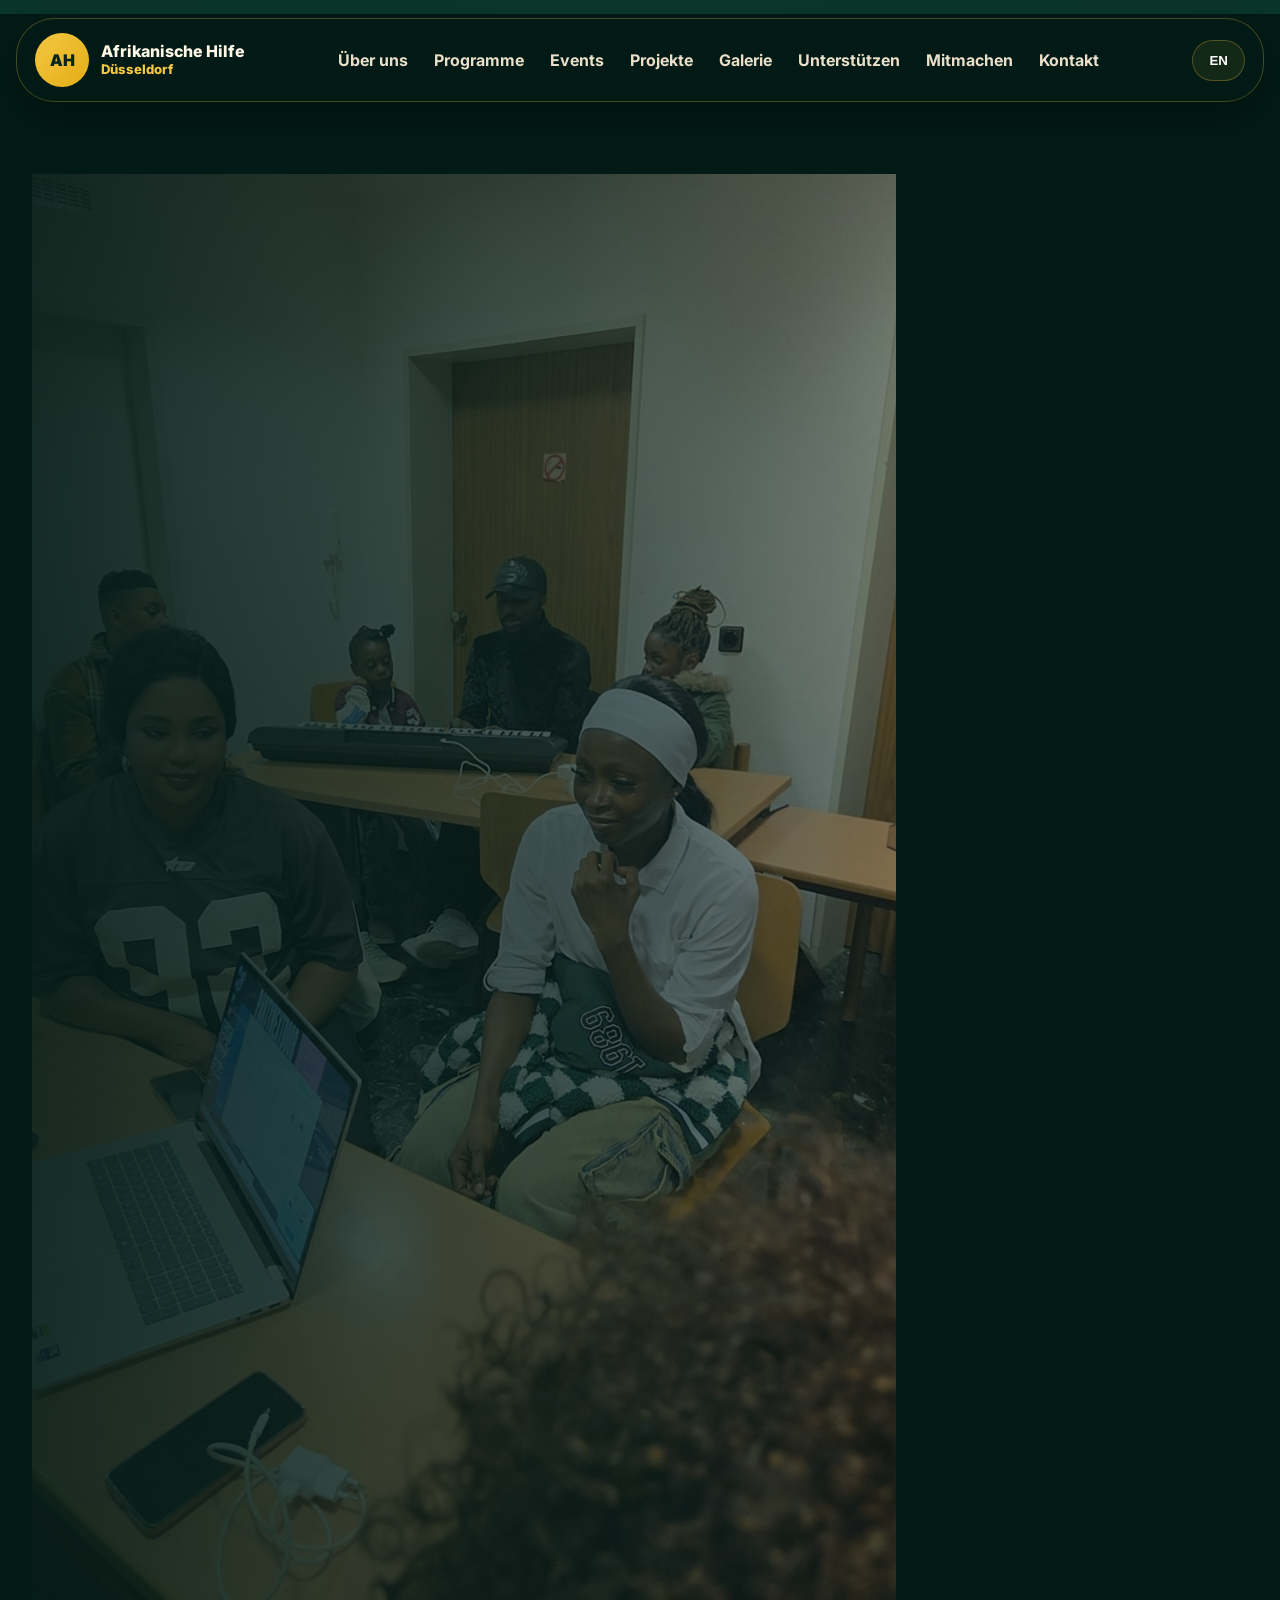
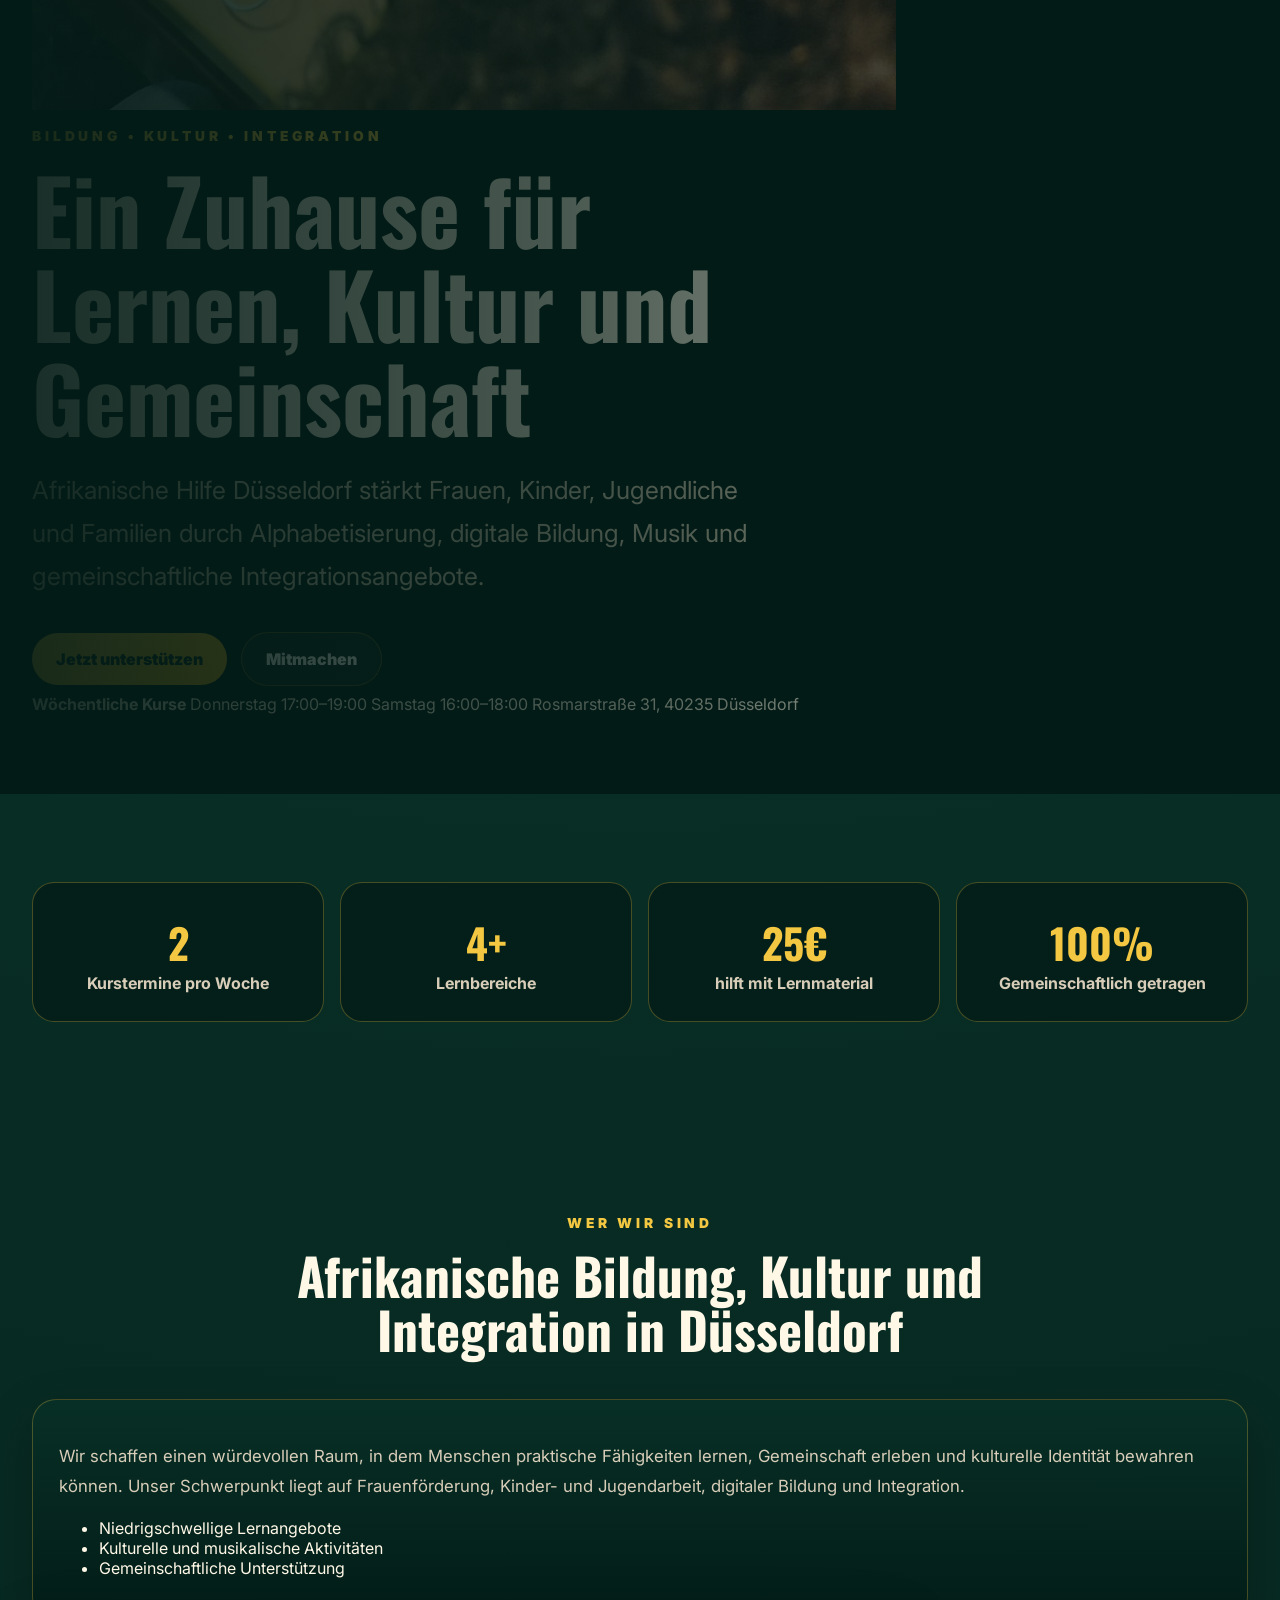
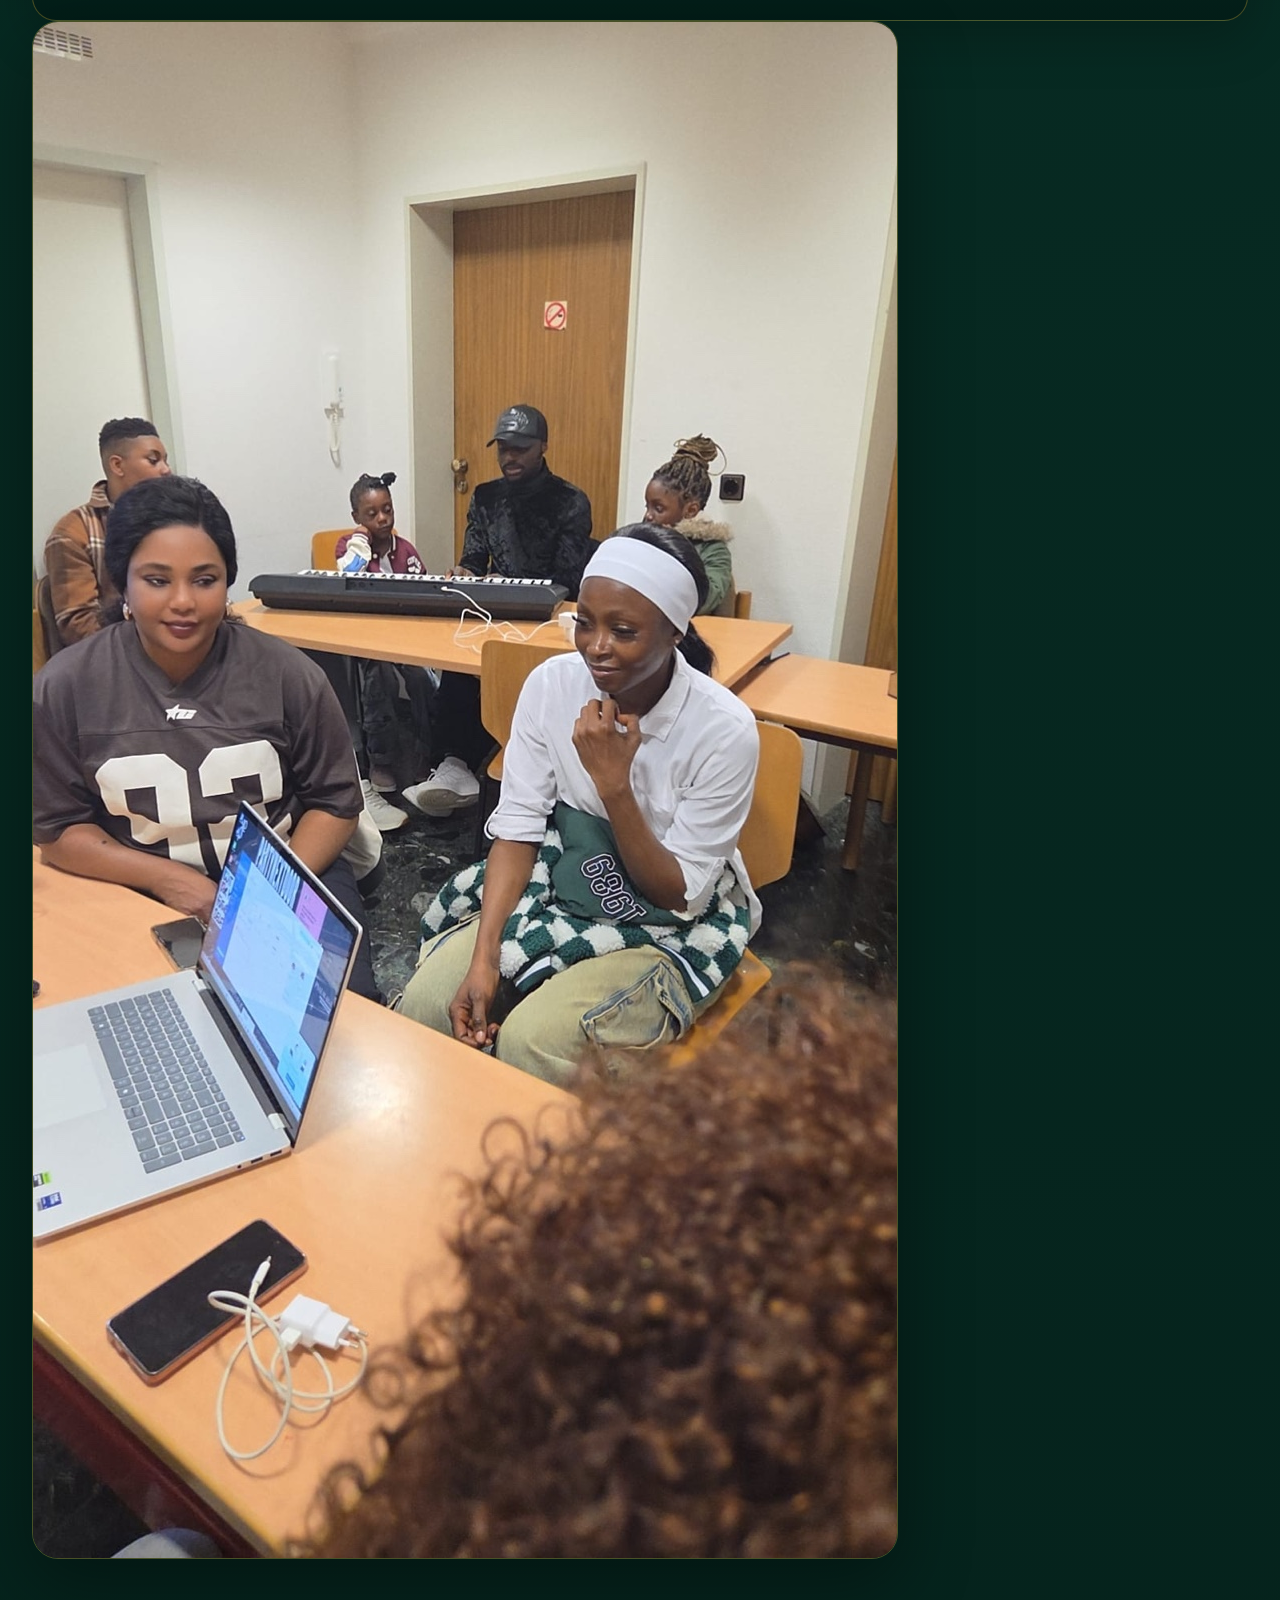
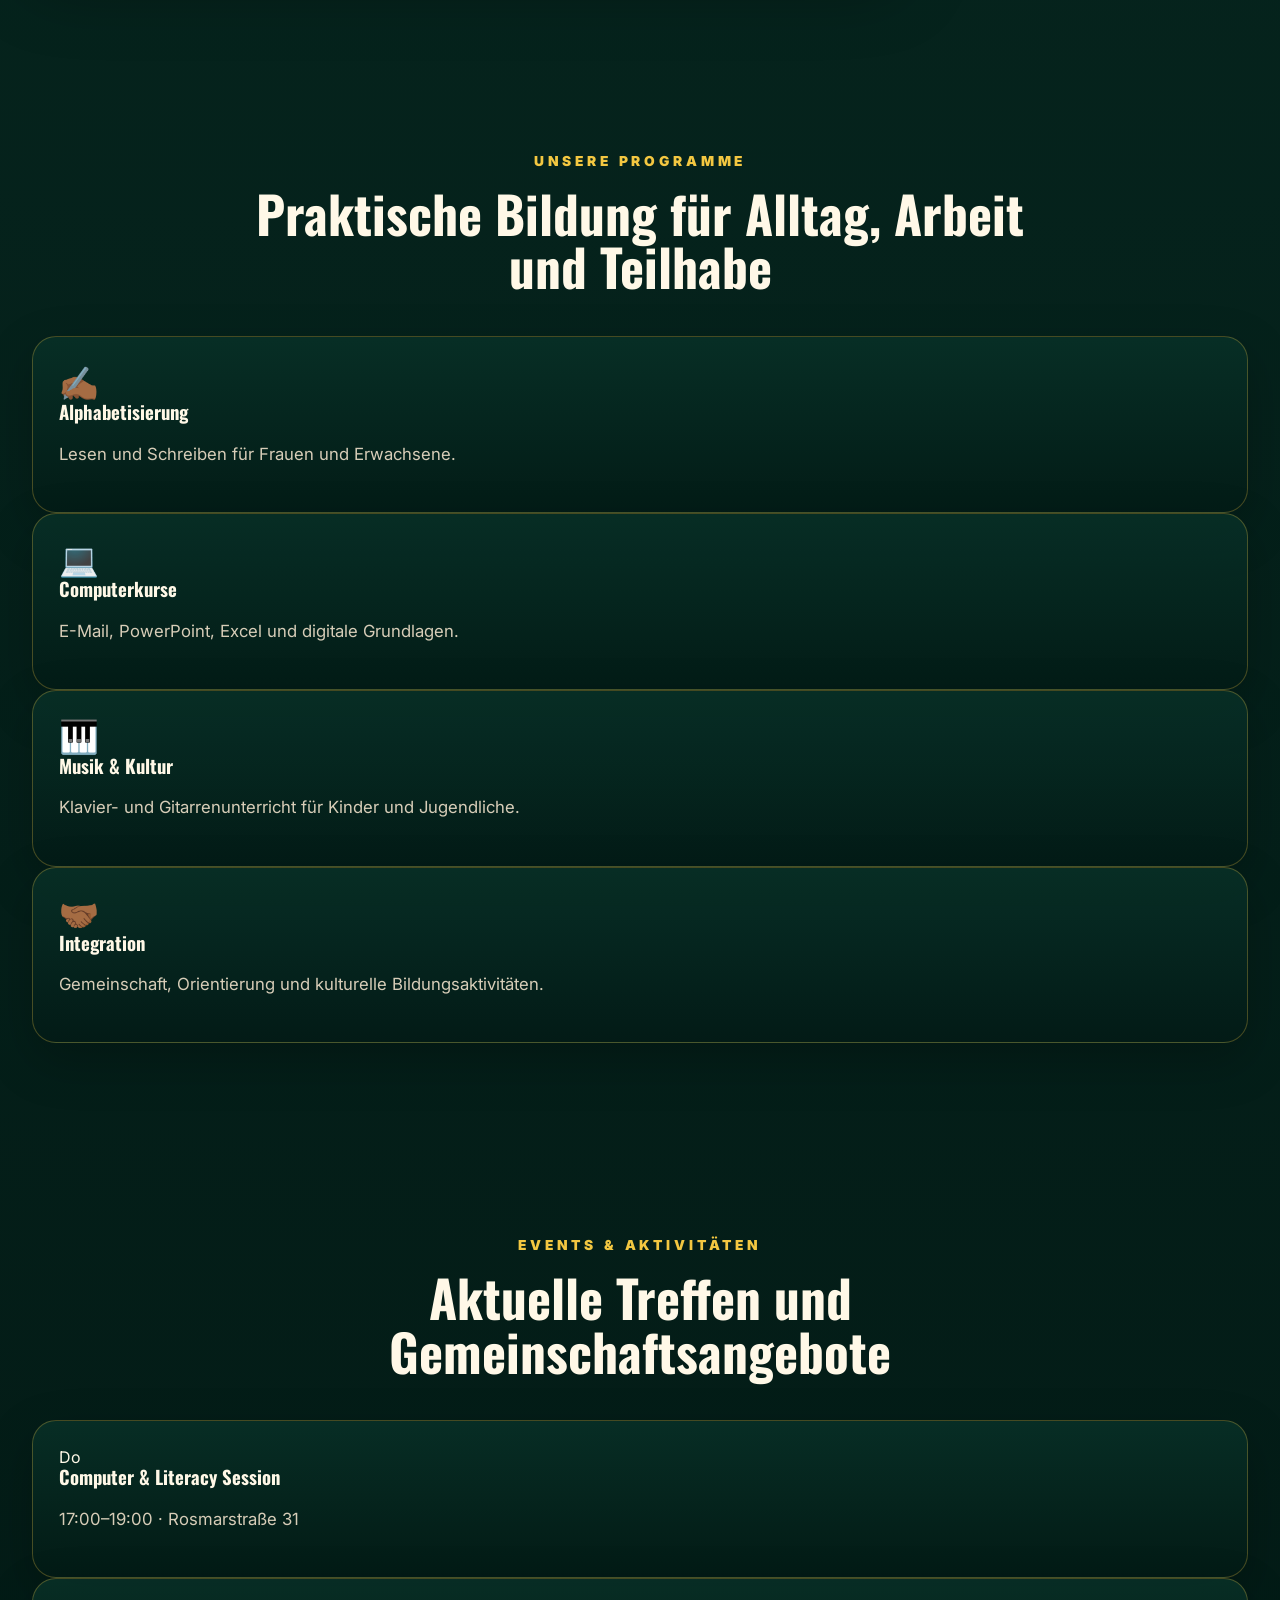
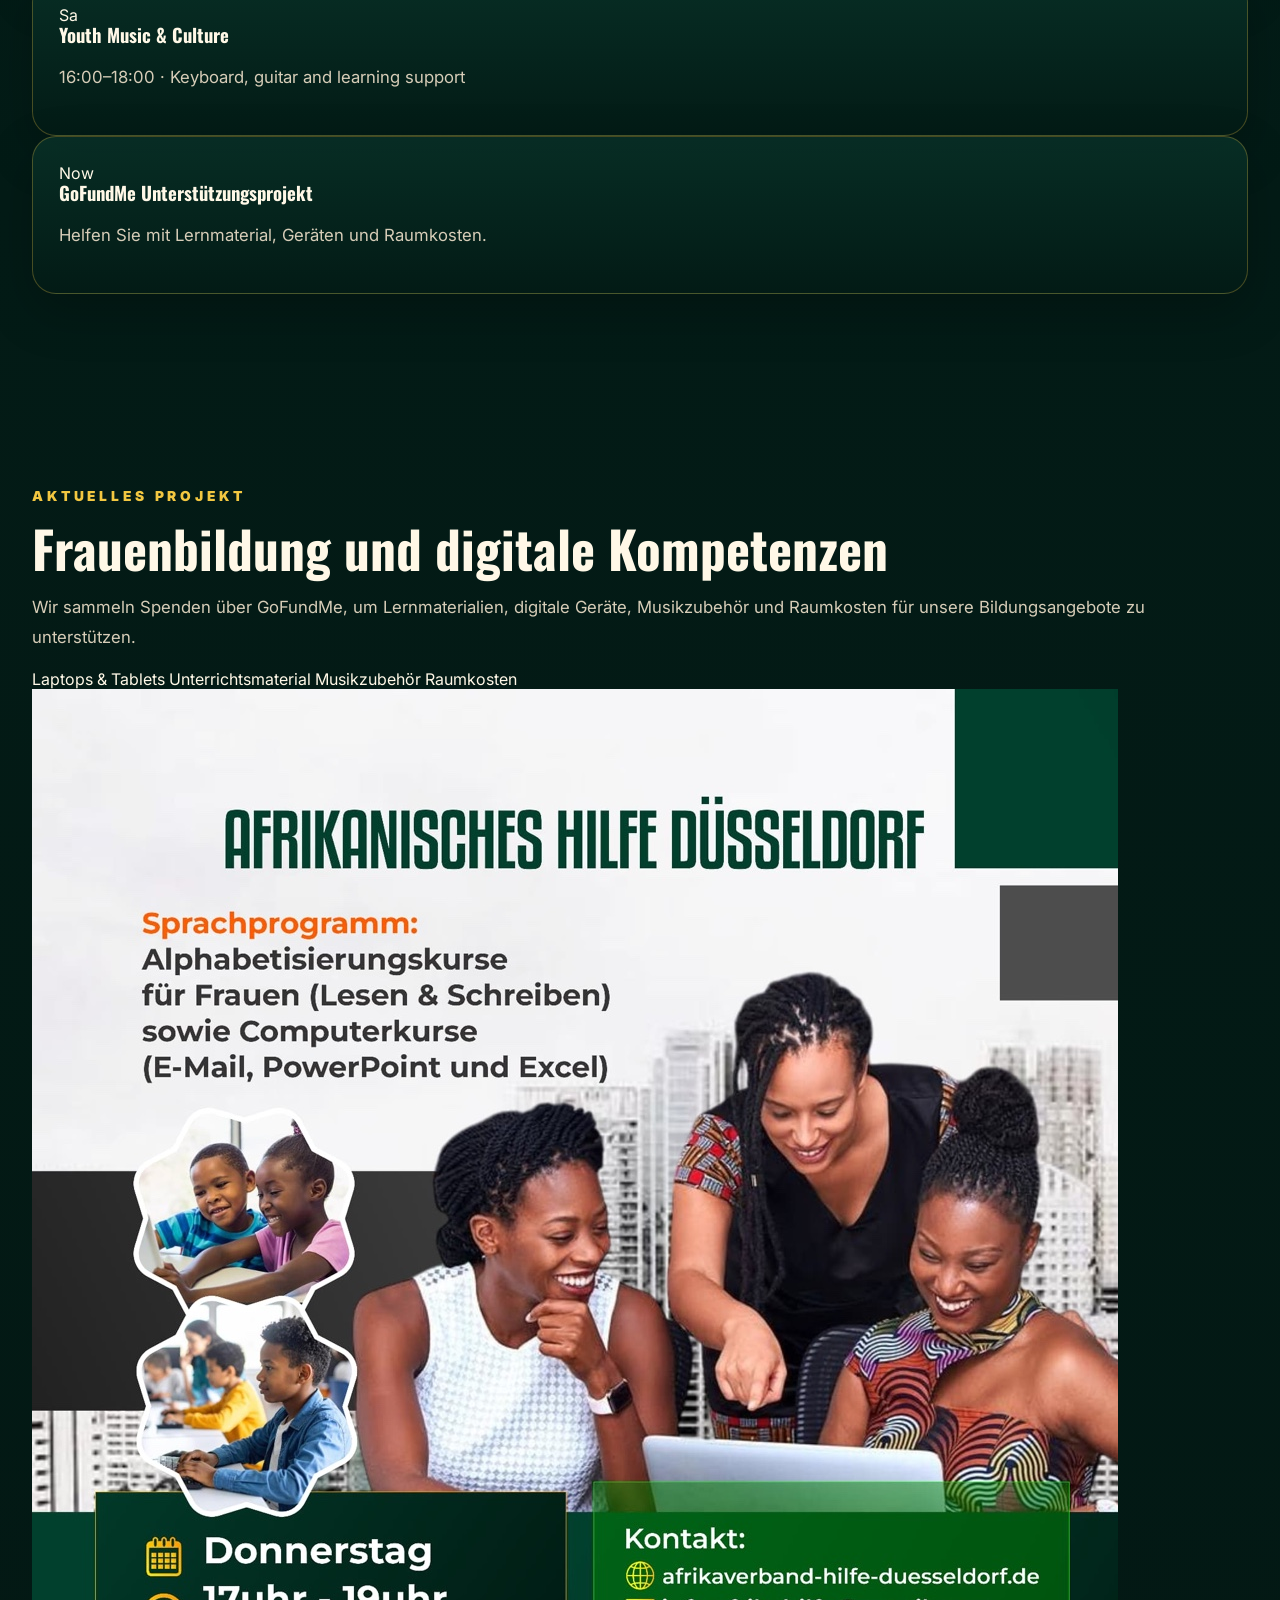
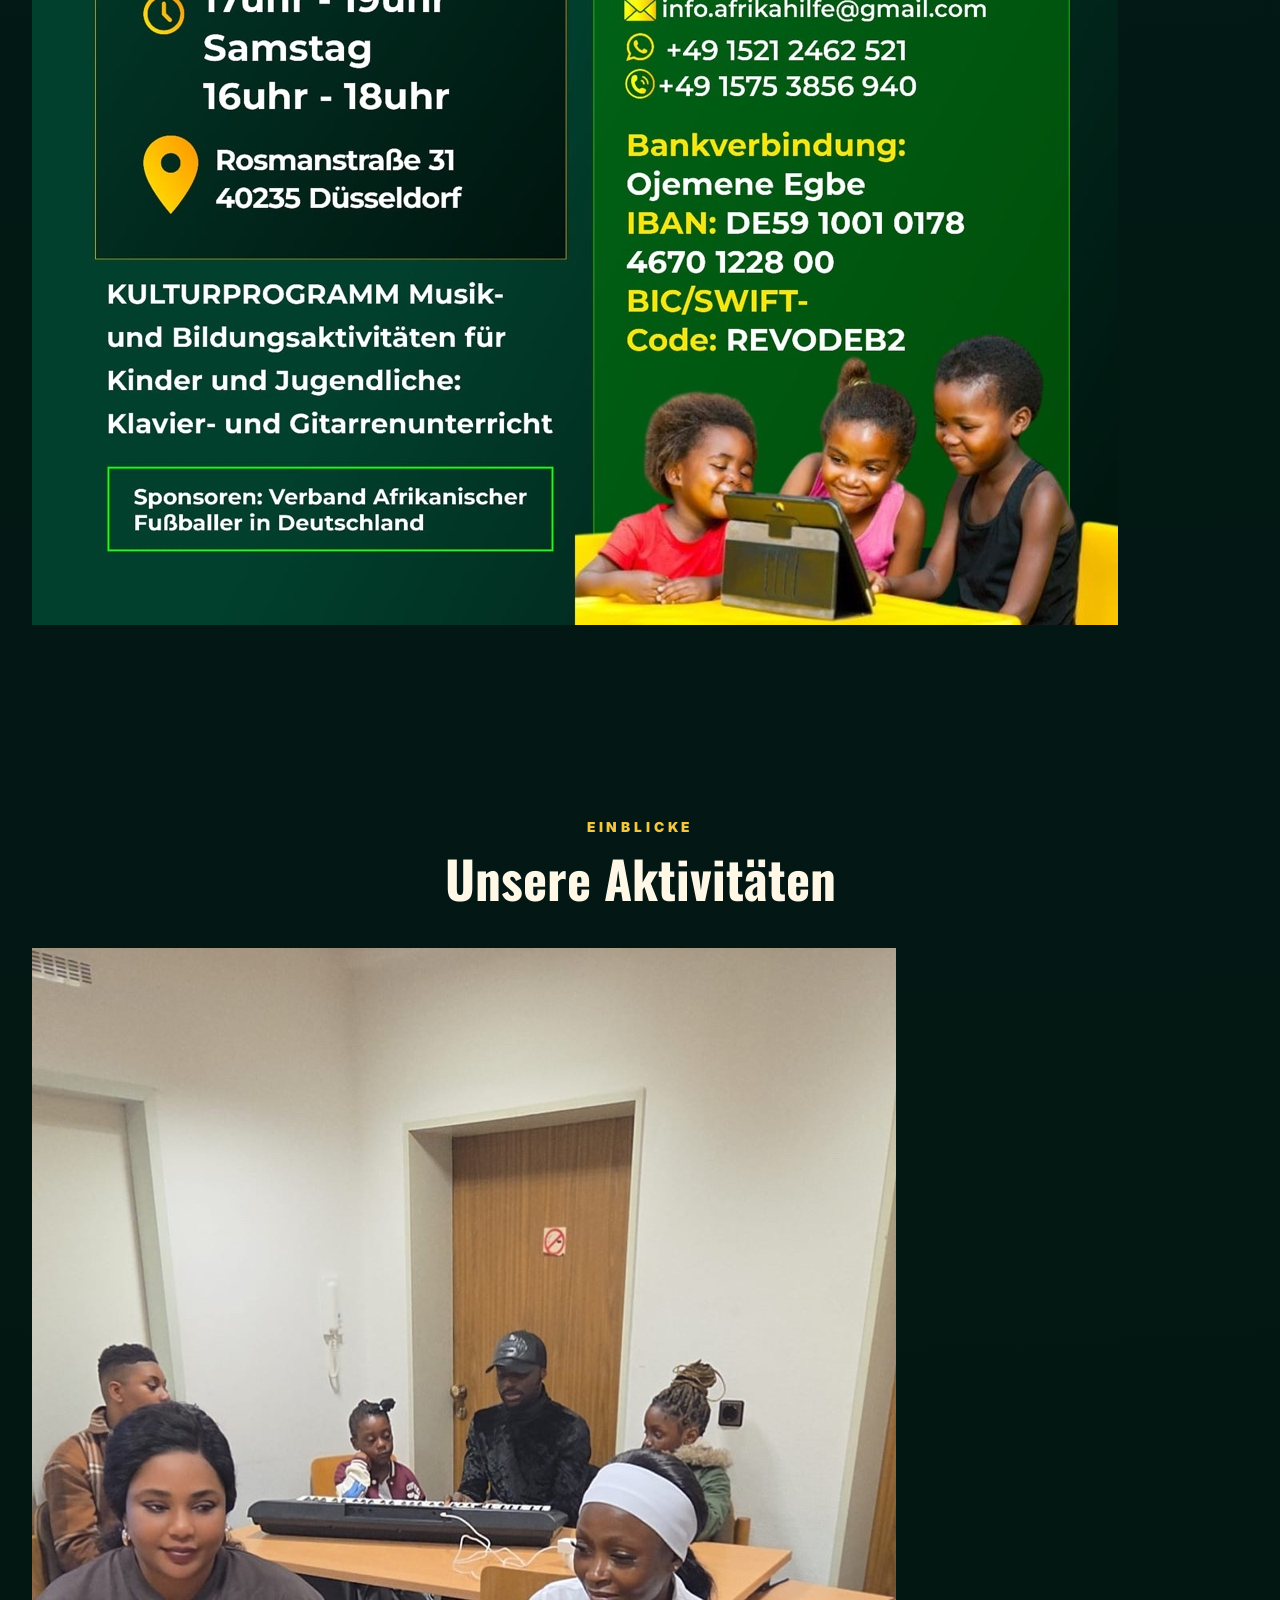
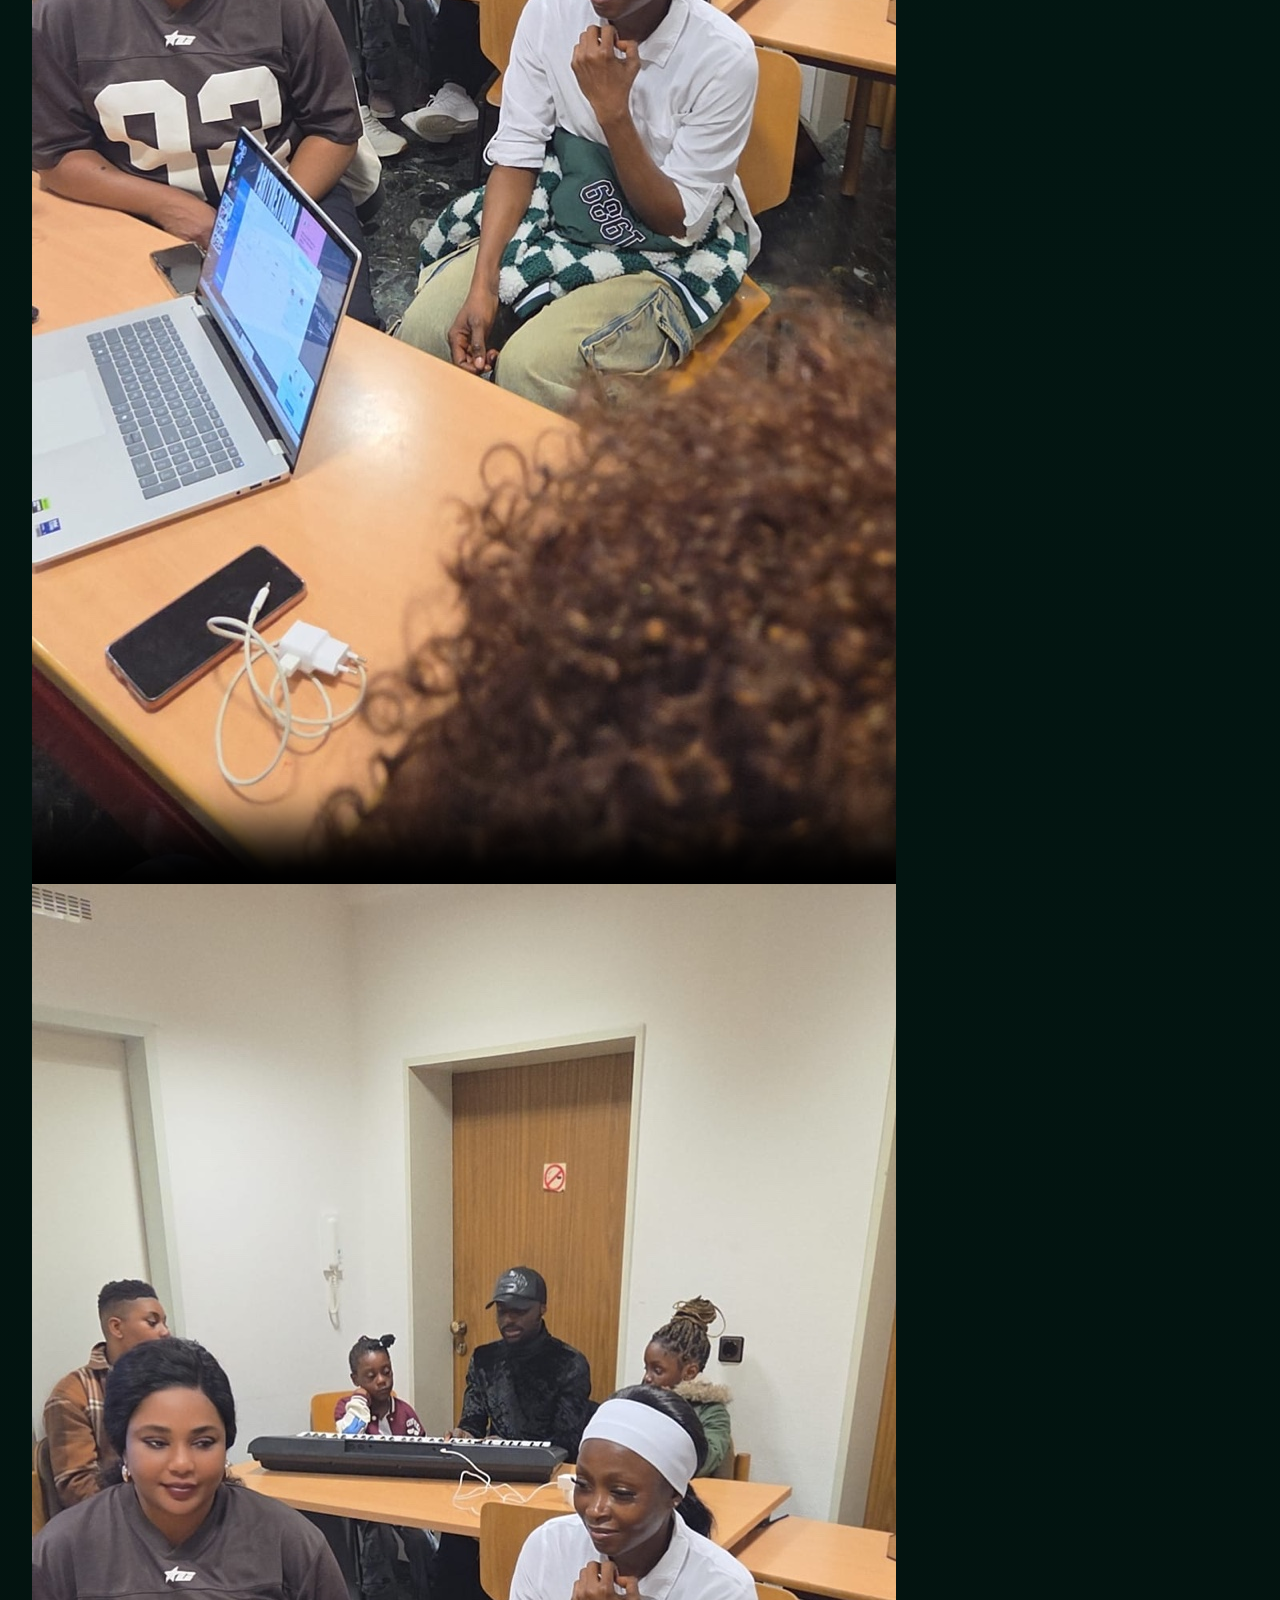
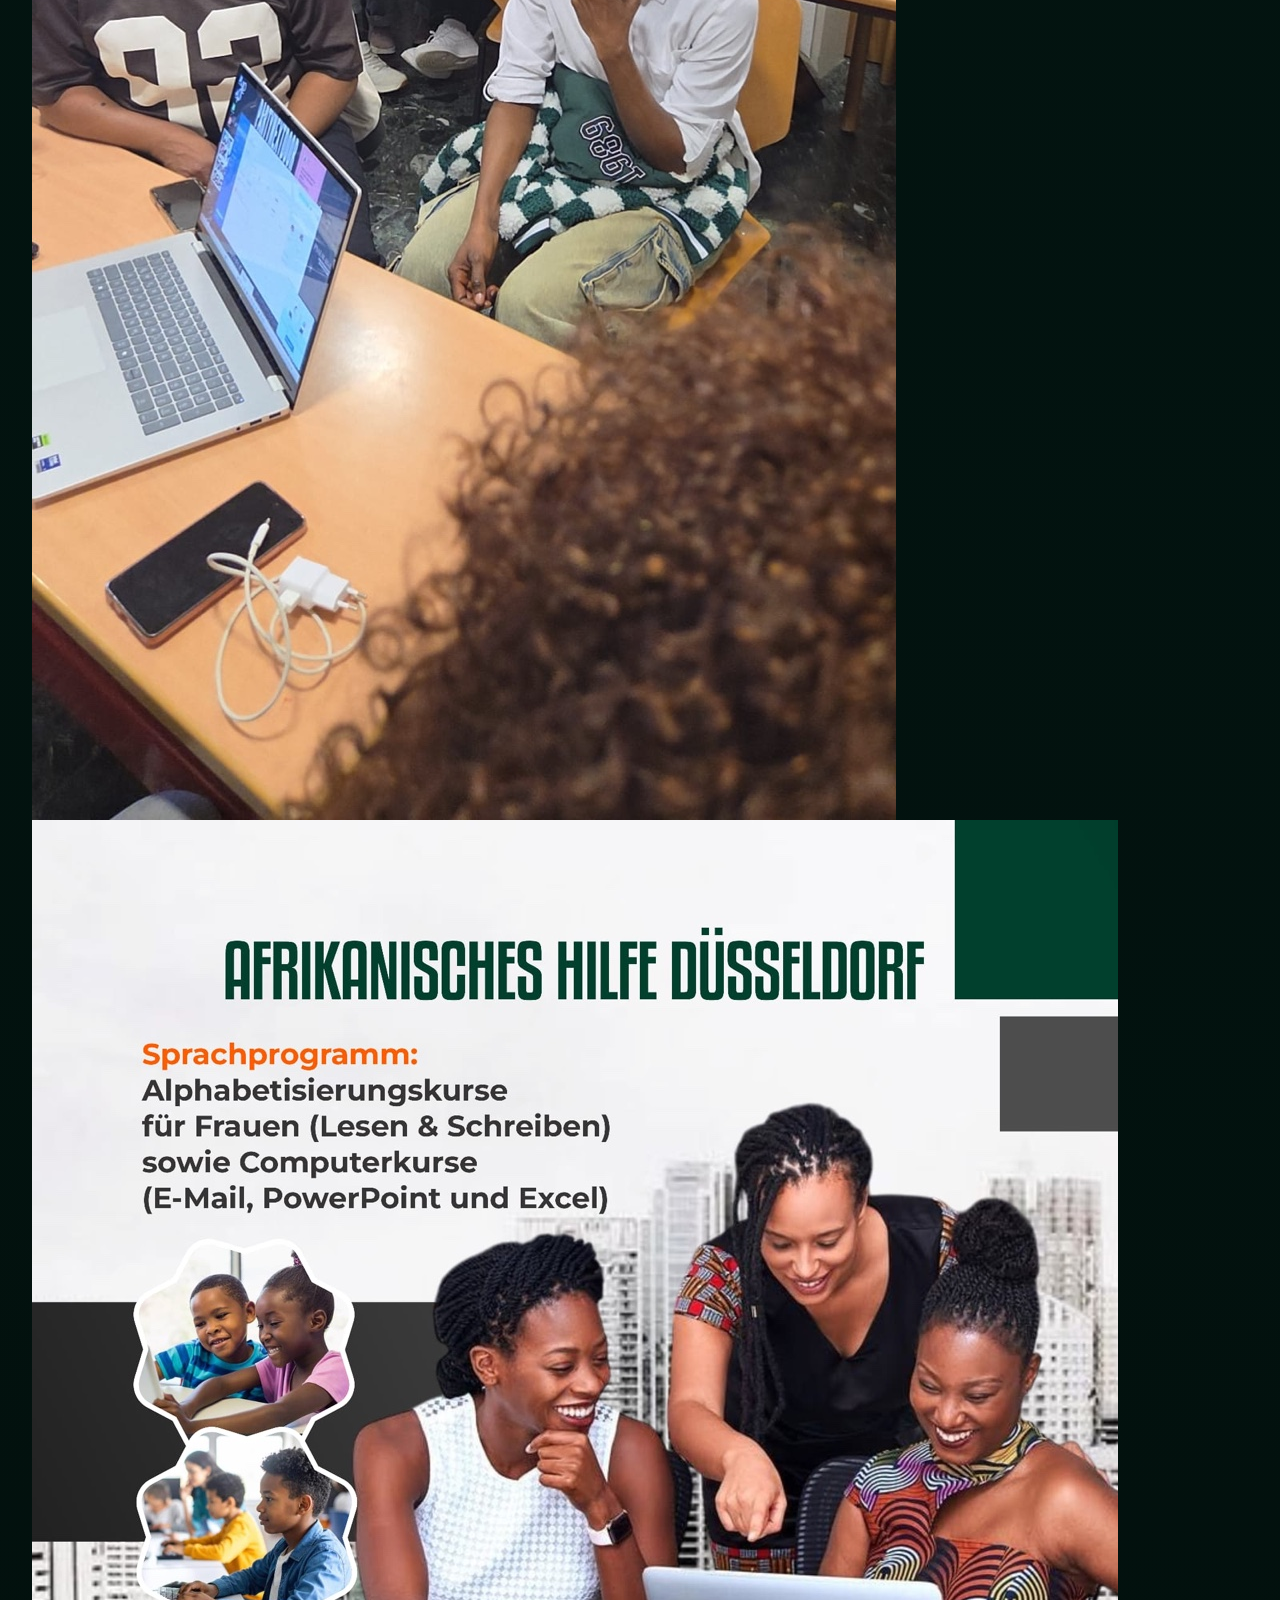
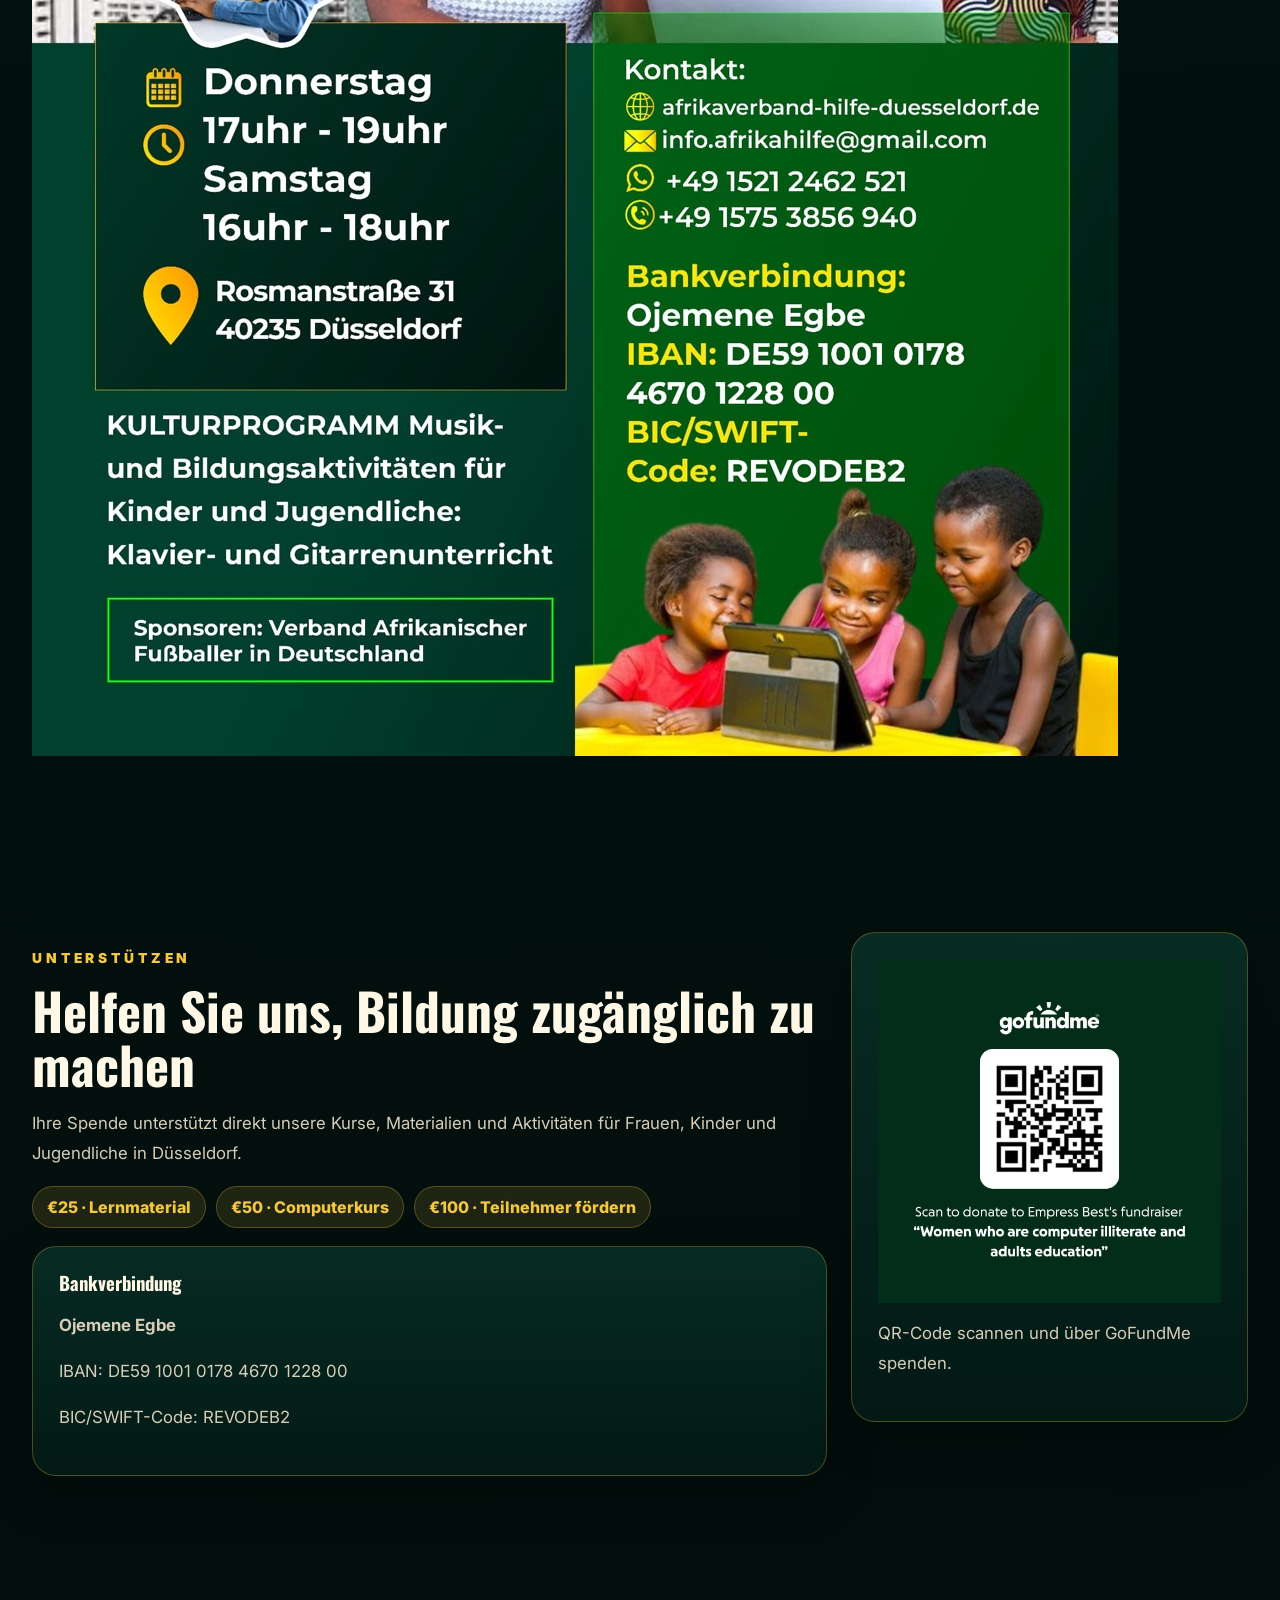
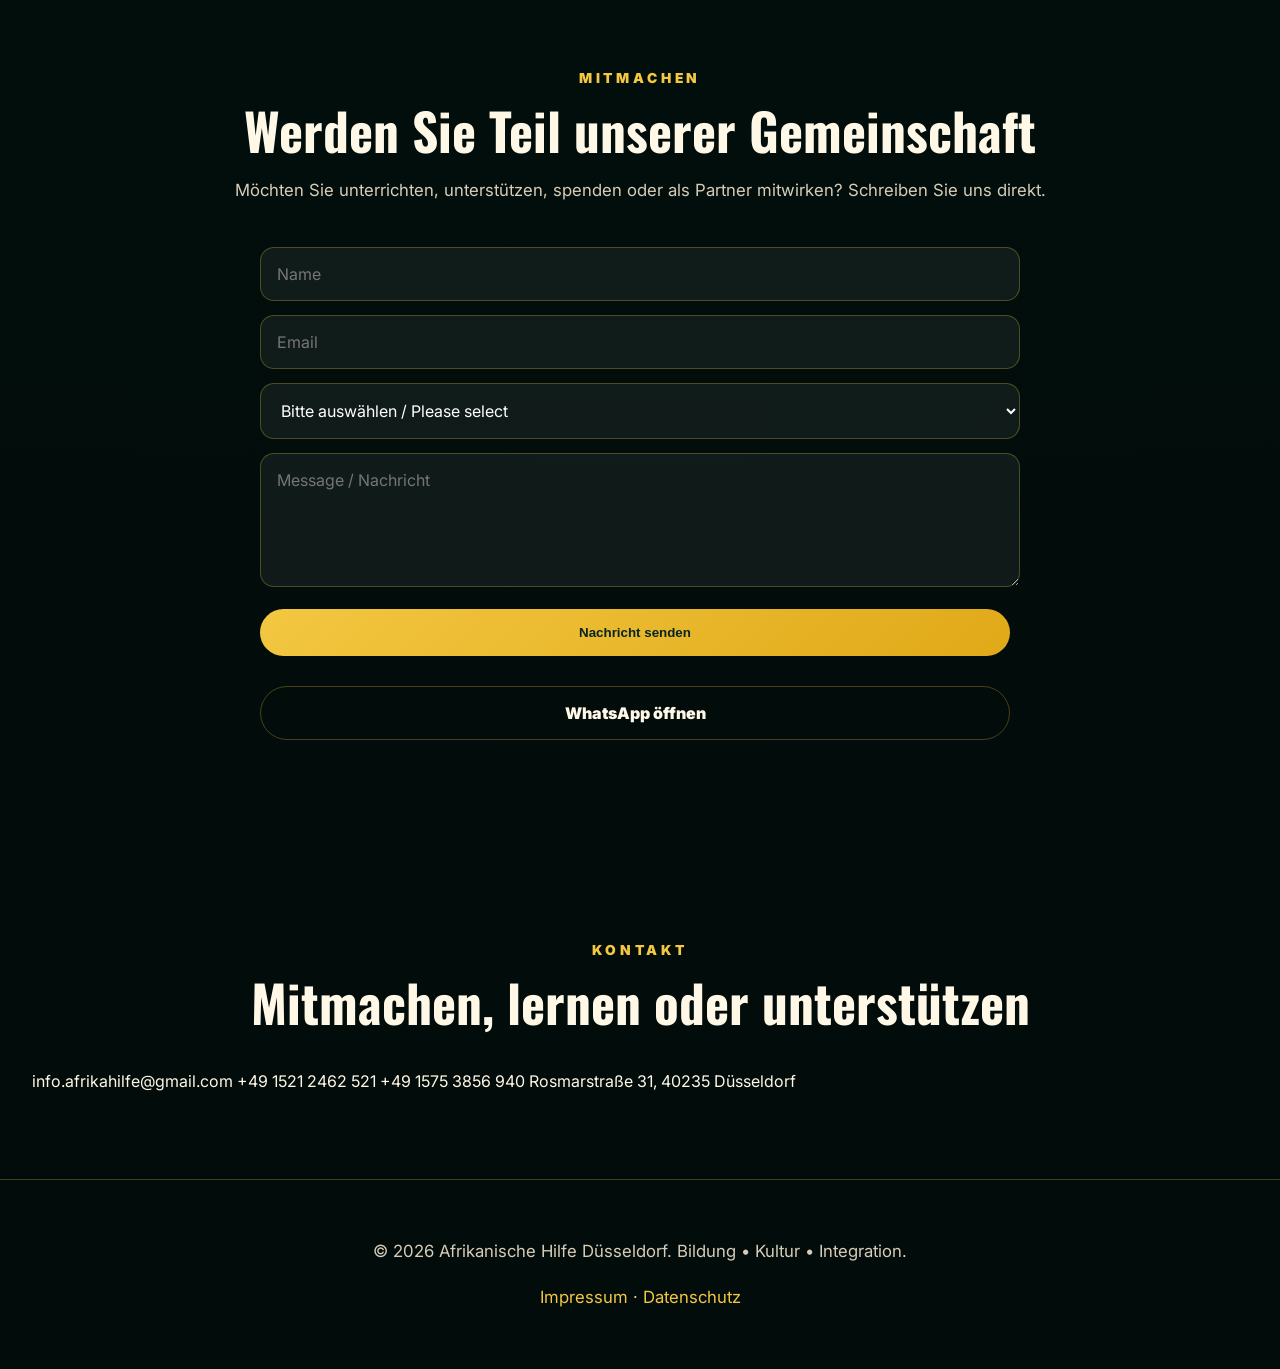
==== commit 5997f20f: "Update project email address" ====
--- a/index.html
+++ b/index.html
@@ -5,31 +5,41 @@
   <meta name="viewport" content="width=device-width, initial-scale=1.0" />
   <meta name="description" content="Afrikanische Hilfe Düsseldorf unterstützt Frauen, Kinder, Jugendliche und Familien mit Bildung, Computerkursen, Kultur, Musik und Integration." />
   <meta name="keywords" content="Afrikanische Hilfe Düsseldorf, Integration Düsseldorf, Computerkurs Düsseldorf, Alphabetisierung, African community Düsseldorf" />
+
   <meta property="og:title" content="Afrikanische Hilfe Düsseldorf" />
   <meta property="og:description" content="Bildung, Kultur und Integration für afrikanische Familien in Düsseldorf." />
   <meta property="og:image" content="assets/images/classroom-activity.jpg" />
   <meta property="og:type" content="website" />
+
   <title>Afrikanische Hilfe Düsseldorf | Bildung • Kultur • Integration</title>
+
   <link rel="preconnect" href="https://fonts.googleapis.com">
   <link rel="preconnect" href="https://fonts.gstatic.com" crossorigin>
   <link href="https://fonts.googleapis.com/css2?family=Inter:wght@400;500;600;700;800&family=Oswald:wght@500;600;700&display=swap" rel="stylesheet">
+
   <link rel="stylesheet" href="styles.css" />
 </head>
+
 <body>
   <header class="site-header" id="siteHeader">
     <a class="brand" href="#home" aria-label="Afrikanische Hilfe Düsseldorf home">
       <span class="brand-mark">AH</span>
       <span>Afrikanische Hilfe<br><small>Düsseldorf</small></span>
     </a>
+
     <button class="menu-toggle" id="menuToggle" type="button" aria-label="Open menu">☰</button>
+
     <nav class="nav" id="mainNav" aria-label="Main navigation">
       <a href="#about" data-de="Über uns" data-en="About">Über uns</a>
       <a href="#programmes" data-de="Programme" data-en="Programmes">Programme</a>
       <a href="#events" data-de="Events" data-en="Events">Events</a>
+      <a href="#projects" data-de="Projekte" data-en="Projects">Projekte</a>
+      <a href="#gallery" data-de="Galerie" data-en="Gallery">Galerie</a>
       <a href="#support" data-de="Unterstützen" data-en="Support">Unterstützen</a>
       <a href="#volunteer" data-de="Mitmachen" data-en="Volunteer">Mitmachen</a>
       <a href="#contact" data-de="Kontakt" data-en="Contact">Kontakt</a>
     </nav>
+
     <button class="lang-toggle" id="langToggle" type="button">EN</button>
   </header>
 
@@ -38,17 +48,27 @@
       <video class="hero-video" autoplay muted loop playsinline poster="assets/images/classroom-activity.jpg">
         <source src="assets/videos/community-learning-session.mp4" type="video/mp4" />
       </video>
+
       <div class="hero-overlay"></div>
       <div class="pattern-overlay"></div>
+
       <div class="hero-content reveal">
         <p class="eyebrow" data-de="Bildung • Kultur • Integration" data-en="Education • Culture • Integration">Bildung • Kultur • Integration</p>
-        <h1 data-de="Ein Zuhause für Lernen, Kultur und Gemeinschaft" data-en="A home for learning, culture and community">Ein Zuhause für Lernen, Kultur und Gemeinschaft</h1>
-        <p class="hero-text" data-de="Afrikanische Hilfe Düsseldorf stärkt Frauen, Kinder, Jugendliche und Familien durch Alphabetisierung, digitale Bildung, Musik und gemeinschaftliche Integrationsangebote." data-en="Afrikanische Hilfe Düsseldorf empowers women, children, young people and families through literacy, digital education, music and community-based integration support.">Afrikanische Hilfe Düsseldorf stärkt Frauen, Kinder, Jugendliche und Familien durch Alphabetisierung, digitale Bildung, Musik und gemeinschaftliche Integrationsangebote.</p>
+
+        <h1 data-de="Ein Zuhause für Lernen, Kultur und Gemeinschaft" data-en="A home for learning, culture and community">
+          Ein Zuhause für Lernen, Kultur und Gemeinschaft
+        </h1>
+
+        <p class="hero-text" data-de="Afrikanische Hilfe Düsseldorf stärkt Frauen, Kinder, Jugendliche und Familien durch Alphabetisierung, digitale Bildung, Musik und gemeinschaftliche Integrationsangebote." data-en="Afrikanische Hilfe Düsseldorf empowers women, children, young people and families through literacy, digital education, music and community-based integration support.">
+          Afrikanische Hilfe Düsseldorf stärkt Frauen, Kinder, Jugendliche und Familien durch Alphabetisierung, digitale Bildung, Musik und gemeinschaftliche Integrationsangebote.
+        </p>
+
         <div class="hero-actions">
           <a class="btn primary" href="#support" data-de="Jetzt unterstützen" data-en="Support now">Jetzt unterstützen</a>
           <a class="btn secondary" href="#volunteer" data-de="Mitmachen" data-en="Get involved">Mitmachen</a>
         </div>
       </div>
+
       <aside class="hero-card reveal delay">
         <strong data-de="Wöchentliche Kurse" data-en="Weekly classes">Wöchentliche Kurse</strong>
         <span>Donnerstag 17:00–19:00</span>
@@ -69,17 +89,24 @@
     <section class="about section-pad" id="about">
       <div class="section-head">
         <p class="eyebrow" data-de="Wer wir sind" data-en="Who we are">Wer wir sind</p>
-        <h2 data-de="Afrikanische Bildung, Kultur und Integration in Düsseldorf" data-en="African education, culture and integration in Düsseldorf">Afrikanische Bildung, Kultur und Integration in Düsseldorf</h2>
-      </div>
+        <h2 data-de="Afrikanische Bildung, Kultur und Integration in Düsseldorf" data-en="African education, culture and integration in Düsseldorf">
+          Afrikanische Bildung, Kultur und Integration in Düsseldorf
+        </h2>
+      </div>
+
       <div class="two-col">
         <div class="glass-card">
-          <p data-de="Wir schaffen einen würdevollen Raum, in dem Menschen praktische Fähigkeiten lernen, Gemeinschaft erleben und kulturelle Identität bewahren können. Unser Schwerpunkt liegt auf Frauenförderung, Kinder- und Jugendarbeit, digitaler Bildung und Integration." data-en="We create a dignified space where people learn practical skills, experience community and preserve cultural identity. Our focus is women empowerment, youth development, digital education and integration.">Wir schaffen einen würdevollen Raum, in dem Menschen praktische Fähigkeiten lernen, Gemeinschaft erleben und kulturelle Identität bewahren können. Unser Schwerpunkt liegt auf Frauenförderung, Kinder- und Jugendarbeit, digitaler Bildung und Integration.</p>
+          <p data-de="Wir schaffen einen würdevollen Raum, in dem Menschen praktische Fähigkeiten lernen, Gemeinschaft erleben und kulturelle Identität bewahren können. Unser Schwerpunkt liegt auf Frauenförderung, Kinder- und Jugendarbeit, digitaler Bildung und Integration." data-en="We create a dignified space where people learn practical skills, experience community and preserve cultural identity. Our focus is women empowerment, youth development, digital education and integration.">
+            Wir schaffen einen würdevollen Raum, in dem Menschen praktische Fähigkeiten lernen, Gemeinschaft erleben und kulturelle Identität bewahren können. Unser Schwerpunkt liegt auf Frauenförderung, Kinder- und Jugendarbeit, digitaler Bildung und Integration.
+          </p>
+
           <ul class="check-list">
             <li data-de="Niedrigschwellige Lernangebote" data-en="Accessible learning opportunities">Niedrigschwellige Lernangebote</li>
             <li data-de="Kulturelle und musikalische Aktivitäten" data-en="Cultural and music activities">Kulturelle und musikalische Aktivitäten</li>
             <li data-de="Gemeinschaftliche Unterstützung" data-en="Community-based support">Gemeinschaftliche Unterstützung</li>
           </ul>
         </div>
+
         <img class="rounded-img" src="assets/images/classroom-activity.jpg" alt="Community learning session in Düsseldorf" />
       </div>
     </section>
@@ -87,25 +114,64 @@
     <section class="programmes section-pad" id="programmes">
       <div class="section-head center">
         <p class="eyebrow" data-de="Unsere Programme" data-en="Our programmes">Unsere Programme</p>
-        <h2 data-de="Praktische Bildung für Alltag, Arbeit und Teilhabe" data-en="Practical education for everyday life, work and participation">Praktische Bildung für Alltag, Arbeit und Teilhabe</h2>
-      </div>
+        <h2 data-de="Praktische Bildung für Alltag, Arbeit und Teilhabe" data-en="Practical education for everyday life, work and participation">
+          Praktische Bildung für Alltag, Arbeit und Teilhabe
+        </h2>
+      </div>
+
       <div class="cards">
-        <article class="card"><span class="icon">✍🏾</span><h3 data-de="Alphabetisierung" data-en="Literacy">Alphabetisierung</h3><p data-de="Lesen und Schreiben für Frauen und Erwachsene." data-en="Reading and writing support for women and adults.">Lesen und Schreiben für Frauen und Erwachsene.</p></article>
-        <article class="card"><span class="icon">💻</span><h3 data-de="Computerkurse" data-en="Computer training">Computerkurse</h3><p data-de="E-Mail, PowerPoint, Excel und digitale Grundlagen." data-en="Email, PowerPoint, Excel and basic digital skills.">E-Mail, PowerPoint, Excel und digitale Grundlagen.</p></article>
-        <article class="card"><span class="icon">🎹</span><h3 data-de="Musik & Kultur" data-en="Music & culture">Musik & Kultur</h3><p data-de="Klavier- und Gitarrenunterricht für Kinder und Jugendliche." data-en="Keyboard and guitar lessons for children and young people.">Klavier- und Gitarrenunterricht für Kinder und Jugendliche.</p></article>
-        <article class="card"><span class="icon">🤝🏾</span><h3 data-de="Integration" data-en="Integration">Integration</h3><p data-de="Gemeinschaft, Orientierung und kulturelle Bildungsaktivitäten." data-en="Community, orientation and cultural education activities.">Gemeinschaft, Orientierung und kulturelle Bildungsaktivitäten.</p></article>
+        <article class="card">
+          <span class="icon">✍🏾</span>
+          <h3 data-de="Alphabetisierung" data-en="Literacy">Alphabetisierung</h3>
+          <p data-de="Lesen und Schreiben für Frauen und Erwachsene." data-en="Reading and writing support for women and adults.">Lesen und Schreiben für Frauen und Erwachsene.</p>
+        </article>
+
+        <article class="card">
+          <span class="icon">💻</span>
+          <h3 data-de="Computerkurse" data-en="Computer training">Computerkurse</h3>
+          <p data-de="E-Mail, PowerPoint, Excel und digitale Grundlagen." data-en="Email, PowerPoint, Excel and basic digital skills.">E-Mail, PowerPoint, Excel und digitale Grundlagen.</p>
+        </article>
+
+        <article class="card">
+          <span class="icon">🎹</span>
+          <h3 data-de="Musik & Kultur" data-en="Music & culture">Musik & Kultur</h3>
+          <p data-de="Klavier- und Gitarrenunterricht für Kinder und Jugendliche." data-en="Keyboard and guitar lessons for children and young people.">Klavier- und Gitarrenunterricht für Kinder und Jugendliche.</p>
+        </article>
+
+        <article class="card">
+          <span class="icon">🤝🏾</span>
+          <h3 data-de="Integration" data-en="Integration">Integration</h3>
+          <p data-de="Gemeinschaft, Orientierung und kulturelle Bildungsaktivitäten." data-en="Community, orientation and cultural education activities.">Gemeinschaft, Orientierung und kulturelle Bildungsaktivitäten.</p>
+        </article>
       </div>
     </section>
 
     <section class="events section-pad" id="events">
       <div class="section-head center">
         <p class="eyebrow" data-de="Events & Aktivitäten" data-en="Events & activities">Events & Aktivitäten</p>
-        <h2 data-de="Aktuelle Treffen und Gemeinschaftsangebote" data-en="Current sessions and community activities">Aktuelle Treffen und Gemeinschaftsangebote</h2>
-      </div>
+        <h2 data-de="Aktuelle Treffen und Gemeinschaftsangebote" data-en="Current sessions and community activities">
+          Aktuelle Treffen und Gemeinschaftsangebote
+        </h2>
+      </div>
+
       <div class="event-grid">
-        <article class="event-card"><span class="date">Do</span><h3>Computer & Literacy Session</h3><p>17:00–19:00 · Rosmarstraße 31</p></article>
-        <article class="event-card"><span class="date">Sa</span><h3>Youth Music & Culture</h3><p>16:00–18:00 · Keyboard, guitar and learning support</p></article>
-        <article class="event-card highlight"><span class="date">Now</span><h3 data-de="GoFundMe Unterstützungsprojekt" data-en="GoFundMe support project">GoFundMe Unterstützungsprojekt</h3><p data-de="Helfen Sie mit Lernmaterial, Geräten und Raumkosten." data-en="Help with learning materials, devices and room costs.">Helfen Sie mit Lernmaterial, Geräten und Raumkosten.</p></article>
+        <article class="event-card">
+          <span class="date">Do</span>
+          <h3>Computer & Literacy Session</h3>
+          <p>17:00–19:00 · Rosmarstraße 31</p>
+        </article>
+
+        <article class="event-card">
+          <span class="date">Sa</span>
+          <h3>Youth Music & Culture</h3>
+          <p>16:00–18:00 · Keyboard, guitar and learning support</p>
+        </article>
+
+        <article class="event-card highlight">
+          <span class="date">Now</span>
+          <h3 data-de="GoFundMe Unterstützungsprojekt" data-en="GoFundMe support project">GoFundMe Unterstützungsprojekt</h3>
+          <p data-de="Helfen Sie mit Lernmaterial, Geräten und Raumkosten." data-en="Help with learning materials, devices and room costs.">Helfen Sie mit Lernmaterial, Geräten und Raumkosten.</p>
+        </article>
       </div>
     </section>
 
@@ -113,8 +179,16 @@
       <div class="two-col reverse">
         <div>
           <p class="eyebrow" data-de="Aktuelles Projekt" data-en="Current project">Aktuelles Projekt</p>
-          <h2>Women who are computer illiterate and adults education</h2>
-          <p data-de="Wir sammeln Spenden über GoFundMe, um Lernmaterialien, digitale Geräte, Musikzubehör und Raumkosten für unsere Bildungsangebote zu unterstützen." data-en="We are raising funds through GoFundMe to support learning materials, digital devices, music resources and room costs for our education activities.">Wir sammeln Spenden über GoFundMe, um Lernmaterialien, digitale Geräte, Musikzubehör und Raumkosten für unsere Bildungsangebote zu unterstützen.</p>
+          <h2
+			data-de="Frauenbildung und digitale Kompetenzen"
+			data-en="Women education and digital literacy">
+			Frauenbildung und digitale Kompetenzen
+		   </h2>
+
+          <p data-de="Wir sammeln Spenden über GoFundMe, um Lernmaterialien, digitale Geräte, Musikzubehör und Raumkosten für unsere Bildungsangebote zu unterstützen." data-en="We are raising funds through GoFundMe to support learning materials, digital devices, music resources and room costs for our education activities.">
+            Wir sammeln Spenden über GoFundMe, um Lernmaterialien, digitale Geräte, Musikzubehör und Raumkosten für unsere Bildungsangebote zu unterstützen.
+          </p>
+
           <div class="project-list">
             <span data-de="Laptops & Tablets" data-en="Laptops & tablets">Laptops & Tablets</span>
             <span data-de="Unterrichtsmaterial" data-en="Learning materials">Unterrichtsmaterial</span>
@@ -122,7 +196,10 @@
             <span data-de="Raumkosten" data-en="Room costs">Raumkosten</span>
           </div>
         </div>
-        <div class="flyer-frame"><img src="assets/images/programme-flyer.jpg" alt="Afrikanische Hilfe Düsseldorf programme flyer" /></div>
+
+        <div class="flyer-frame">
+          <img src="assets/images/programme-flyer.jpg" alt="Afrikanische Hilfe Düsseldorf programme flyer" />
+        </div>
       </div>
     </section>
 
@@ -131,10 +208,21 @@
         <p class="eyebrow" data-de="Einblicke" data-en="Inside our work">Einblicke</p>
         <h2 data-de="Unsere Aktivitäten" data-en="Our activities">Unsere Aktivitäten</h2>
       </div>
+
       <div class="media-grid">
-        <div class="media-card large"><video controls poster="assets/images/classroom-activity.jpg"><source src="assets/videos/community-learning-session.mp4" type="video/mp4"></video></div>
-        <div class="media-card"><img src="assets/images/classroom-activity.jpg" alt="Participants in a learning activity" /></div>
-        <div class="media-card"><img src="assets/images/programme-flyer.jpg" alt="Programme flyer" /></div>
+        <div class="media-card large">
+          <video controls poster="assets/images/classroom-activity.jpg">
+            <source src="assets/videos/community-learning-session.mp4" type="video/mp4" />
+          </video>
+        </div>
+
+        <div class="media-card">
+          <img src="assets/images/classroom-activity.jpg" alt="Participants in a learning activity" />
+        </div>
+
+        <div class="media-card">
+          <img src="assets/images/programme-flyer.jpg" alt="Programme flyer" />
+        </div>
       </div>
     </section>
 
@@ -142,11 +230,20 @@
       <div class="support-box">
         <div>
           <p class="eyebrow" data-de="Unterstützen" data-en="Support us">Unterstützen</p>
-          <h2 data-de="Helfen Sie uns, Bildung zugänglich zu machen" data-en="Help us make education accessible">Helfen Sie uns, Bildung zugänglich zu machen</h2>
-          <p data-de="Ihre Spende unterstützt direkt unsere Kurse, Materialien und Aktivitäten für Frauen, Kinder und Jugendliche in Düsseldorf." data-en="Your donation directly supports our classes, materials and activities for women, children and young people in Düsseldorf.">Ihre Spende unterstützt direkt unsere Kurse, Materialien und Aktivitäten für Frauen, Kinder und Jugendliche in Düsseldorf.</p>
+          <h2 data-de="Helfen Sie uns, Bildung zugänglich zu machen" data-en="Help us make education accessible">
+            Helfen Sie uns, Bildung zugänglich zu machen
+          </h2>
+
+          <p data-de="Ihre Spende unterstützt direkt unsere Kurse, Materialien und Aktivitäten für Frauen, Kinder und Jugendliche in Düsseldorf." data-en="Your donation directly supports our classes, materials and activities for women, children and young people in Düsseldorf.">
+            Ihre Spende unterstützt direkt unsere Kurse, Materialien und Aktivitäten für Frauen, Kinder und Jugendliche in Düsseldorf.
+          </p>
+
           <div class="donation-tiers">
-            <span>€25 · Lernmaterial</span><span>€50 · Computerkurs</span><span>€100 · Teilnehmer fördern</span>
+            <span>€25 · Lernmaterial</span>
+            <span>€50 · Computerkurs</span>
+            <span>€100 · Teilnehmer fördern</span>
           </div>
+
           <div class="bank-card">
             <h3>Bankverbindung</h3>
             <p><strong>Ojemene Egbe</strong></p>
@@ -154,9 +251,12 @@
             <p>BIC/SWIFT-Code: REVODEB2</p>
           </div>
         </div>
+
         <div class="qr-card">
           <img src="assets/images/gofundme-qr.png" alt="GoFundMe QR Code" />
-          <p data-de="QR-Code scannen und über GoFundMe spenden." data-en="Scan the QR code and donate through GoFundMe.">QR-Code scannen und über GoFundMe spenden.</p>
+          <p data-de="QR-Code scannen und über GoFundMe spenden." data-en="Scan the QR code and donate through GoFundMe.">
+            QR-Code scannen und über GoFundMe spenden.
+          </p>
         </div>
       </div>
     </section>
@@ -164,72 +264,52 @@
     <section class="volunteer section-pad" id="volunteer">
       <div class="section-head center">
         <p class="eyebrow" data-de="Mitmachen" data-en="Volunteer">Mitmachen</p>
-        <h2 data-de="Werden Sie Teil unserer Gemeinschaft" data-en="Become part of our community">Werden Sie Teil unserer Gemeinschaft</h2>
-        <p data-de="Möchten Sie unterrichten, unterstützen, spenden oder als Partner mitwirken? Schreiben Sie uns direkt." data-en="Would you like to teach, support, donate or partner with us? Send us a direct message.">Möchten Sie unterrichten, unterstützen, spenden oder als Partner mitwirken? Schreiben Sie uns direkt.</p>
-      </div>
-      <form 
-  class="contact-form"
-  action="https://formsubmit.co/info.afrikahilfe@gmail.com"
-  method="POST">
-
-  <input type="hidden" name="_captcha" value="false">
-  <input type="hidden" name="_subject" value="New Afrikanische Hilfe Submission">
-  <input type="hidden" name="_next" value="https://afrikanischehilfe.de">
-
-  <input 
-    name="Name"
-    type="text"
-    placeholder="Name"
-    required
-  >
-
-  <input 
-    name="Email"
-    type="email"
-    placeholder="Email"
-    required
-  >
-
-  <select name="Interest">
-    <option>Volunteer / Ehrenamt</option>
-    <option>Programme participant / Teilnehmer</option>
-    <option>Sponsor / Partner</option>
-    <option>General contact / Allgemein</option>
-  </select>
-
-  <textarea 
-    name="Message"
-    rows="5"
-    placeholder="Message / Nachricht">
-  </textarea>
-
-  <button 
-    class="btn primary"
-    type="submit"
-    data-de="Nachricht senden"
-    data-en="Send message">
-    Nachricht senden
-  </button>
-
-  <a 
-    class="btn whatsapp"
-    href="https://wa.me/4915212462521"
-    target="_blank"
-    data-de="WhatsApp öffnen"
-    data-en="Open WhatsApp">
-    WhatsApp öffnen
-  </a>
-
-</form>
+        <h2 data-de="Werden Sie Teil unserer Gemeinschaft" data-en="Become part of our community">
+          Werden Sie Teil unserer Gemeinschaft
+        </h2>
+        <p data-de="Möchten Sie unterrichten, unterstützen, spenden oder als Partner mitwirken? Schreiben Sie uns direkt." data-en="Would you like to teach, support, donate or partner with us? Send us a direct message.">
+          Möchten Sie unterrichten, unterstützen, spenden oder als Partner mitwirken? Schreiben Sie uns direkt.
+        </p>
+      </div>
+
+      <form class="contact-form" action="https://formsubmit.co/info.afrikahilfe@gmail.com" method="POST">
+        <input type="hidden" name="_captcha" value="false" />
+        <input type="hidden" name="_subject" value="New Afrikanische Hilfe Submission" />
+        <input type="hidden" name="_next" value="https://afrikanischehilfe.de" />
+
+        <input name="Name" type="text" placeholder="Name" required />
+        <input name="Email" type="email" placeholder="Email" required />
+
+        <select name="Interest" required>
+          <option value="">Bitte auswählen / Please select</option>
+          <option>Volunteer / Ehrenamt</option>
+          <option>Programme participant / Teilnehmer</option>
+          <option>Sponsor / Partner</option>
+          <option>General contact / Allgemein</option>
+        </select>
+
+        <textarea name="Message" rows="5" placeholder="Message / Nachricht" required></textarea>
+
+        <button class="btn primary" type="submit" data-de="Nachricht senden" data-en="Send message">
+          Nachricht senden
+        </button>
+
+        <a class="btn whatsapp" href="https://wa.me/4915212462521" target="_blank" rel="noopener" data-de="WhatsApp öffnen" data-en="Open WhatsApp">
+          WhatsApp öffnen
+        </a>
+      </form>
     </section>
 
     <section class="contact section-pad" id="contact">
       <div class="section-head center">
         <p class="eyebrow" data-de="Kontakt" data-en="Contact">Kontakt</p>
-        <h2 data-de="Mitmachen, lernen oder unterstützen" data-en="Join, learn or support">Mitmachen, lernen oder unterstützen</h2>
-      </div>
+        <h2 data-de="Mitmachen, lernen oder unterstützen" data-en="Join, learn or support">
+          Mitmachen, lernen oder unterstützen
+        </h2>
+      </div>
+
       <div class="contact-grid">
-        <a href="mailto:info.afrikanhilfe@gmail.com">info.afrikanhilfe@gmail.com</a>
+        <a href="mailto:infoafrikahilfe@gmail.com">info.afrikahilfe@gmail.com</a>
         <a href="tel:+4915212462521">+49 1521 2462 521</a>
         <a href="tel:+4915753856940">+49 1575 3856 940</a>
         <span>Rosmarstraße 31, 40235 Düsseldorf</span>
@@ -239,9 +319,12 @@
 
   <footer class="footer">
     <p>© 2026 Afrikanische Hilfe Düsseldorf. Bildung • Kultur • Integration.</p>
-    <p><a href="impressum.html">Impressum</a> · <a href="datenschutz.html">Datenschutz</a></p>
+    <p>
+      <a href="impressum.html">Impressum</a> ·
+      <a href="datenschutz.html">Datenschutz</a>
+    </p>
   </footer>
 
   <script src="scripts.js"></script>
 </body>
-</html>
+</html>
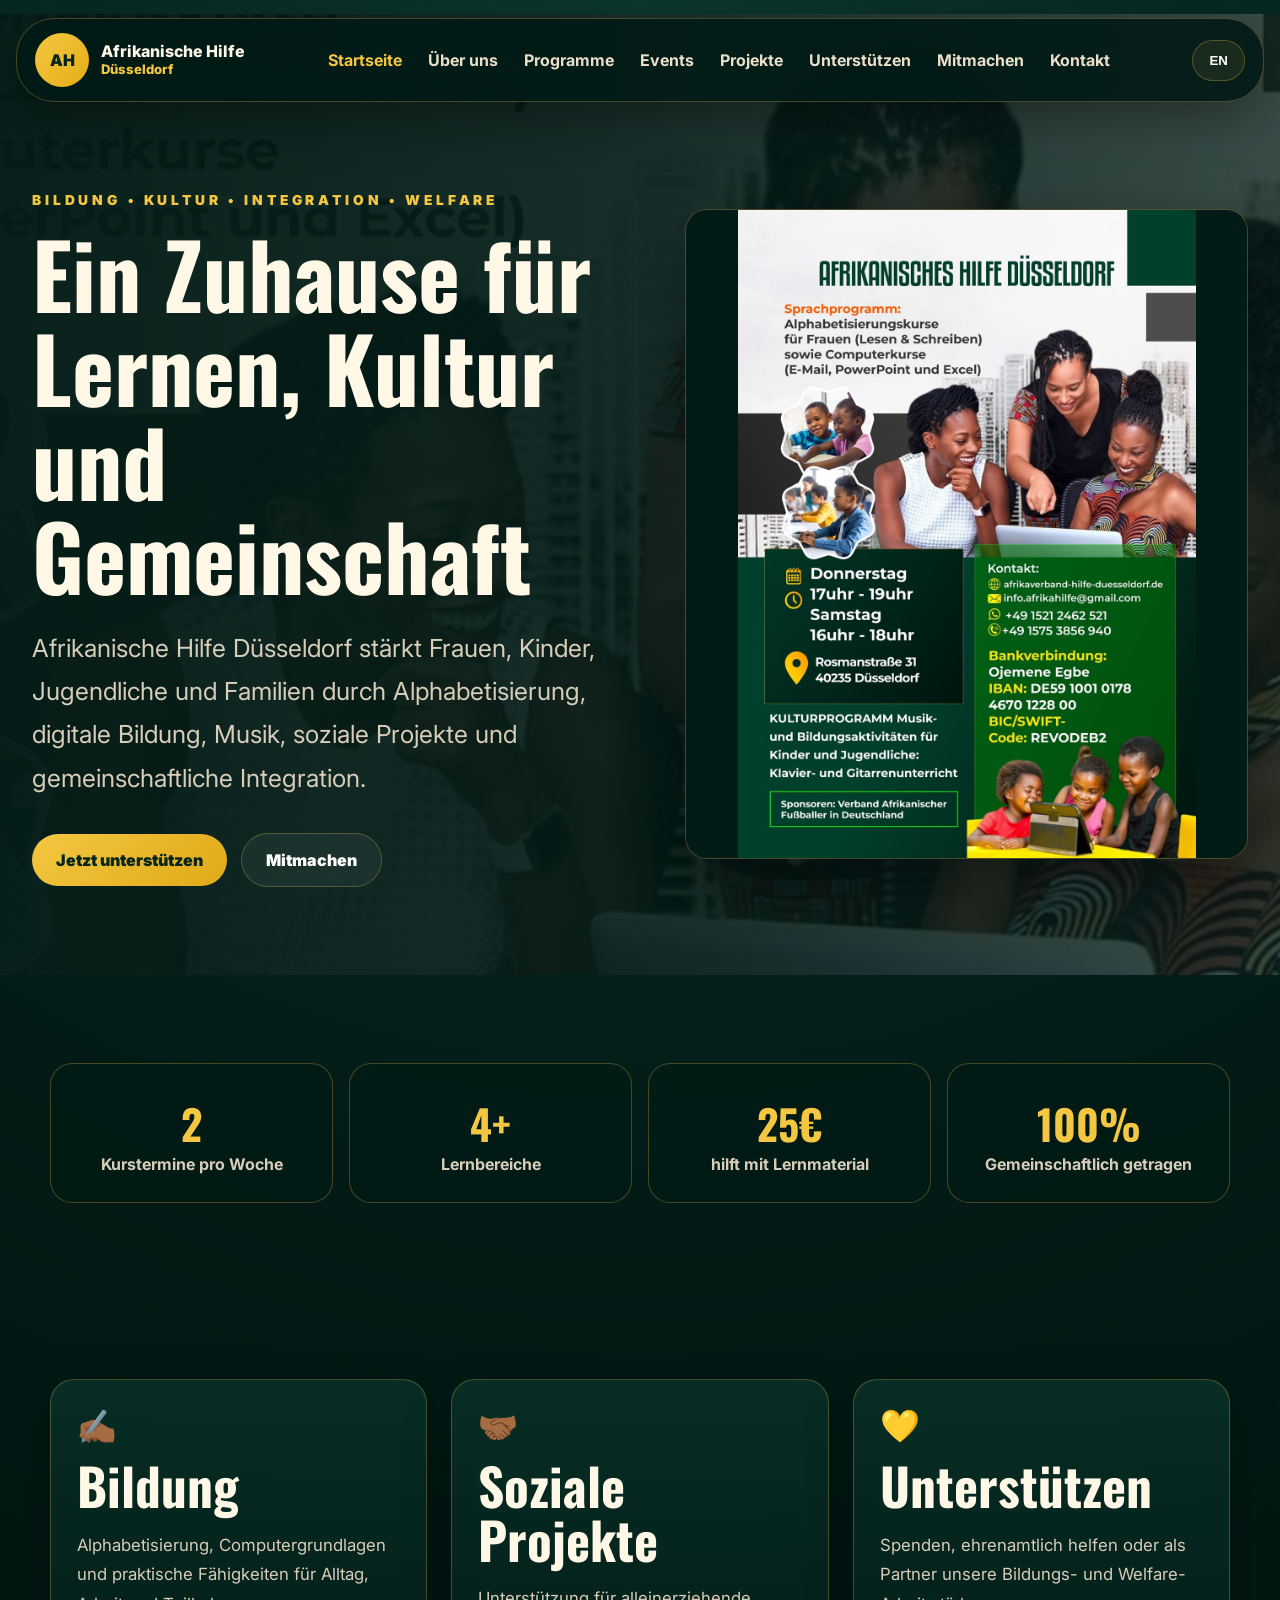
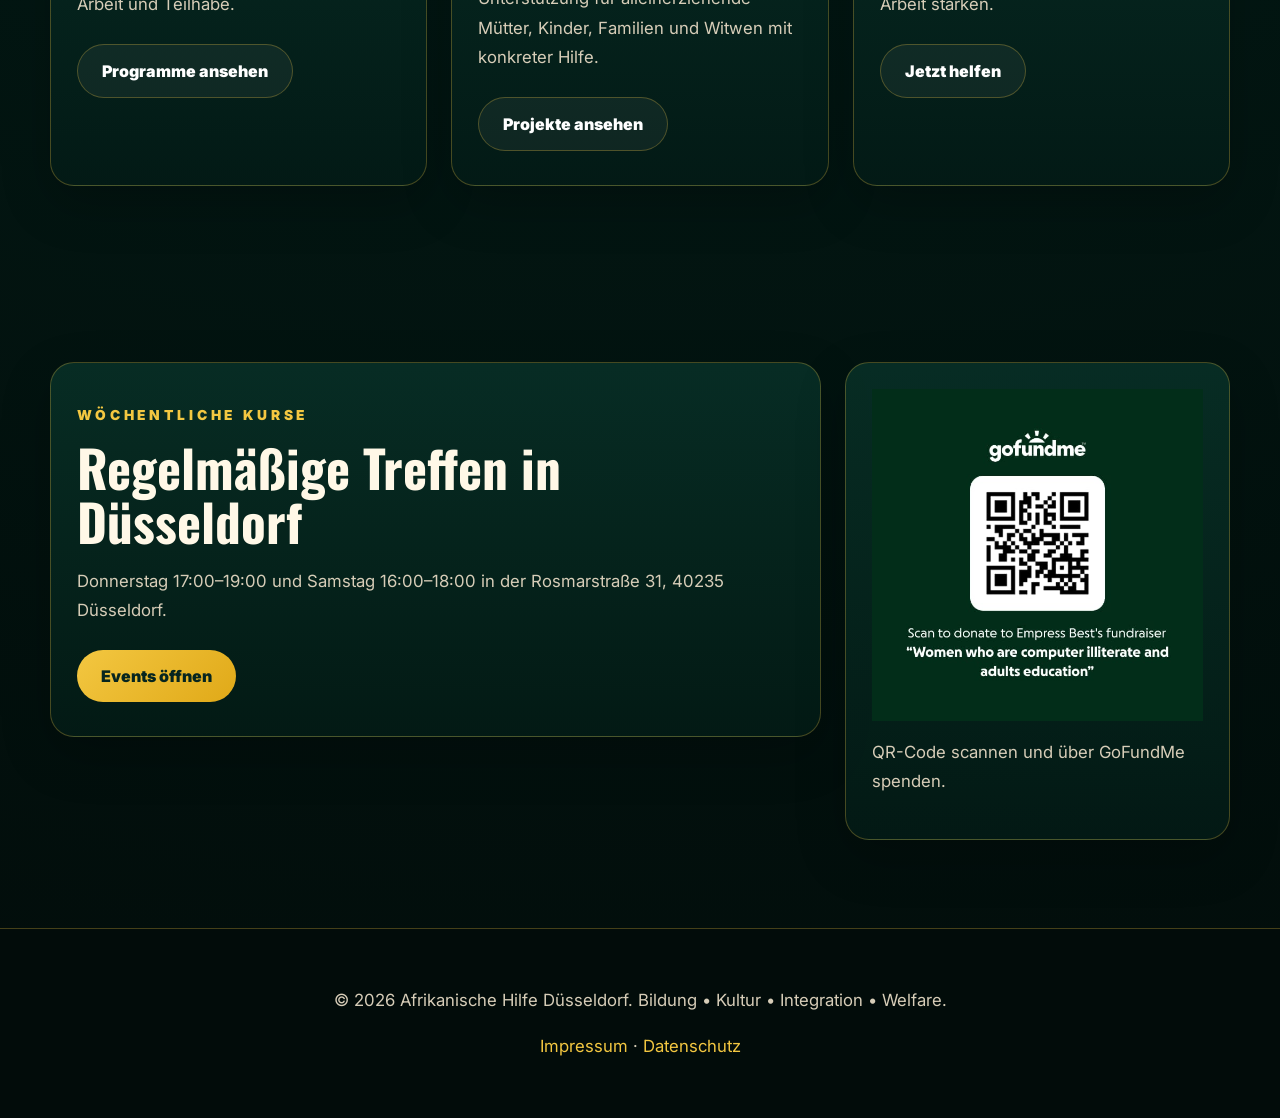
==== commit 4bf508ff: "Upgrade to multilingual multi-page website" ====
--- a/index.html
+++ b/index.html
@@ -3,328 +3,113 @@
 <head>
   <meta charset="UTF-8" />
   <meta name="viewport" content="width=device-width, initial-scale=1.0" />
-  <meta name="description" content="Afrikanische Hilfe Düsseldorf unterstützt Frauen, Kinder, Jugendliche und Familien mit Bildung, Computerkursen, Kultur, Musik und Integration." />
-  <meta name="keywords" content="Afrikanische Hilfe Düsseldorf, Integration Düsseldorf, Computerkurs Düsseldorf, Alphabetisierung, African community Düsseldorf" />
-
+  <meta name="description" content="Afrikanische Hilfe Düsseldorf unterstützt Frauen, Kinder, Jugendliche und Familien mit Bildung, Computerkursen, Kultur, Musik, Welfare-Projekten und Integration." />
+  <meta name="keywords" content="Afrikanische Hilfe Düsseldorf, Integration Düsseldorf, Computerkurs Düsseldorf, Alphabetisierung, single mothers support, widows support, African community Düsseldorf" />
   <meta property="og:title" content="Afrikanische Hilfe Düsseldorf" />
-  <meta property="og:description" content="Bildung, Kultur und Integration für afrikanische Familien in Düsseldorf." />
-  <meta property="og:image" content="assets/images/classroom-activity.jpg" />
+  <meta property="og:description" content="Afrikanische Hilfe Düsseldorf unterstützt Frauen, Kinder, Jugendliche und Familien mit Bildung, Computerkursen, Kultur, Musik, Welfare-Projekten und Integration." />
+  <meta property="og:image" content="assets/images/programme-flyer.jpg" />
   <meta property="og:type" content="website" />
-
   <title>Afrikanische Hilfe Düsseldorf | Bildung • Kultur • Integration</title>
-
   <link rel="preconnect" href="https://fonts.googleapis.com">
   <link rel="preconnect" href="https://fonts.gstatic.com" crossorigin>
   <link href="https://fonts.googleapis.com/css2?family=Inter:wght@400;500;600;700;800&family=Oswald:wght@500;600;700&display=swap" rel="stylesheet">
-
   <link rel="stylesheet" href="styles.css" />
 </head>
+<body>
+<header class="site-header" id="siteHeader">
+  <a class="brand" href="index.html" aria-label="Afrikanische Hilfe Düsseldorf home">
+    <span class="brand-mark">AH</span>
+    <span>Afrikanische Hilfe<br><small>Düsseldorf</small></span>
+  </a>
+  <button class="menu-toggle" id="menuToggle" type="button" aria-label="Open menu">☰</button>
+  <nav class="nav" id="mainNav" aria-label="Main navigation">
+      <a class="active" href="index.html" data-de="Startseite" data-en="Home">Startseite</a>
+      <a href="about.html" data-de="Über uns" data-en="About">Über uns</a>
+      <a href="programmes.html" data-de="Programme" data-en="Programmes">Programme</a>
+      <a href="events.html" data-de="Events" data-en="Events">Events</a>
+      <a href="projects.html" data-de="Projekte" data-en="Projects">Projekte</a>
+      <a href="support.html" data-de="Unterstützen" data-en="Support">Unterstützen</a>
+      <a href="volunteer.html" data-de="Mitmachen" data-en="Volunteer">Mitmachen</a>
+      <a href="contact.html" data-de="Kontakt" data-en="Contact">Kontakt</a>
+  </nav>
+  <button class="lang-toggle" id="langToggle" type="button">EN</button>
+</header>
+<main>
 
-<body>
-  <header class="site-header" id="siteHeader">
-    <a class="brand" href="#home" aria-label="Afrikanische Hilfe Düsseldorf home">
-      <span class="brand-mark">AH</span>
-      <span>Afrikanische Hilfe<br><small>Düsseldorf</small></span>
-    </a>
+<section class="hero">
+  <img class="hero-bg" src="assets/images/landing-hero-clean-wide.jpg" alt="Afrikanische Hilfe Düsseldorf education and community programme">
+  <div class="hero-inner">
+    <div>
+      <p class="eyebrow" data-de="Bildung • Kultur • Integration • Welfare" data-en="Education • Culture • Integration • Welfare">Bildung • Kultur • Integration • Welfare</p>
+      <h1 data-de="Ein Zuhause für Lernen, Kultur und Gemeinschaft" data-en="A home for learning, culture and community">Ein Zuhause für Lernen, Kultur und Gemeinschaft</h1>
+      <p class="hero-text" data-de="Afrikanische Hilfe Düsseldorf stärkt Frauen, Kinder, Jugendliche und Familien durch Alphabetisierung, digitale Bildung, Musik, soziale Projekte und gemeinschaftliche Integration." data-en="Afrikanische Hilfe Düsseldorf empowers women, children, young people and families through literacy, digital education, music, social projects and community-based integration.">Afrikanische Hilfe Düsseldorf stärkt Frauen, Kinder, Jugendliche und Familien durch Alphabetisierung, digitale Bildung, Musik, soziale Projekte und gemeinschaftliche Integration.</p>
+      <a class="btn primary" href="support.html" data-de="Jetzt unterstützen" data-en="Support now">Jetzt unterstützen</a>
+      <a class="btn secondary" href="volunteer.html" data-de="Mitmachen" data-en="Get involved">Mitmachen</a>
+    </div>
+    <div class="flyer-landing">
+      <img src="assets/images/programme-flyer.jpg" alt="Afrikanische Hilfe Düsseldorf programme flyer">
+    </div>
+  </div>
+</section>
 
-    <button class="menu-toggle" id="menuToggle" type="button" aria-label="Open menu">☰</button>
+<section class="section-pad">
+  <div class="container impact-grid">
+    <div><strong>2</strong><span data-de="Kurstermine pro Woche" data-en="Sessions per week">Kurstermine pro Woche</span></div>
+    <div><strong>4+</strong><span data-de="Lernbereiche" data-en="Learning areas">Lernbereiche</span></div>
+    <div><strong>25€</strong><span data-de="hilft mit Lernmaterial" data-en="supports learning materials">hilft mit Lernmaterial</span></div>
+    <div><strong>100%</strong><span data-de="Gemeinschaftlich getragen" data-en="Community driven">Gemeinschaftlich getragen</span></div>
+  </div>
+</section>
 
-    <nav class="nav" id="mainNav" aria-label="Main navigation">
-      <a href="#about" data-de="Über uns" data-en="About">Über uns</a>
-      <a href="#programmes" data-de="Programme" data-en="Programmes">Programme</a>
-      <a href="#events" data-de="Events" data-en="Events">Events</a>
-      <a href="#projects" data-de="Projekte" data-en="Projects">Projekte</a>
-      <a href="#gallery" data-de="Galerie" data-en="Gallery">Galerie</a>
-      <a href="#support" data-de="Unterstützen" data-en="Support">Unterstützen</a>
-      <a href="#volunteer" data-de="Mitmachen" data-en="Volunteer">Mitmachen</a>
-      <a href="#contact" data-de="Kontakt" data-en="Contact">Kontakt</a>
-    </nav>
+<section class="section-pad">
+  <div class="container grid three">
+    <article class="glass-card">
+      <span class="icon">✍🏾</span>
+      <h2 data-de="Bildung" data-en="Education">Bildung</h2>
+      <p data-de="Alphabetisierung, Computergrundlagen und praktische Fähigkeiten für Alltag, Arbeit und Teilhabe." data-en="Literacy, computer basics and practical skills for everyday life, work and participation.">Alphabetisierung, Computergrundlagen und praktische Fähigkeiten für Alltag, Arbeit und Teilhabe.</p>
+      <a class="btn secondary" href="programmes.html" data-de="Programme ansehen" data-en="View programmes">Programme ansehen</a>
+    </article>
+    <article class="glass-card">
+      <span class="icon">🤝🏾</span>
+      <h2 data-de="Soziale Projekte" data-en="Social projects">Soziale Projekte</h2>
+      <p data-de="Unterstützung für alleinerziehende Mütter, Kinder, Familien und Witwen mit konkreter Hilfe." data-en="Support for single mothers, children, families and widows through practical help.">Unterstützung für alleinerziehende Mütter, Kinder, Familien und Witwen mit konkreter Hilfe.</p>
+      <a class="btn secondary" href="projects.html" data-de="Projekte ansehen" data-en="View projects">Projekte ansehen</a>
+    </article>
+    <article class="glass-card">
+      <span class="icon">💛</span>
+      <h2 data-de="Unterstützen" data-en="Support">Unterstützen</h2>
+      <p data-de="Spenden, ehrenamtlich helfen oder als Partner unsere Bildungs- und Welfare-Arbeit stärken." data-en="Donate, volunteer or partner with us to strengthen our education and welfare work.">Spenden, ehrenamtlich helfen oder als Partner unsere Bildungs- und Welfare-Arbeit stärken.</p>
+      <a class="btn secondary" href="support.html" data-de="Jetzt helfen" data-en="Help now">Jetzt helfen</a>
+    </article>
+  </div>
+</section>
 
-    <button class="lang-toggle" id="langToggle" type="button">EN</button>
-  </header>
+<section class="section-pad">
+  <div class="container support-box">
+    <div class="glass-card">
+      <p class="eyebrow" data-de="Wöchentliche Kurse" data-en="Weekly classes">Wöchentliche Kurse</p>
+      <h2 data-de="Regelmäßige Treffen in Düsseldorf" data-en="Regular sessions in Düsseldorf">Regelmäßige Treffen in Düsseldorf</h2>
+      <p data-de="Donnerstag 17:00–19:00 und Samstag 16:00–18:00 in der Rosmarstraße 31, 40235 Düsseldorf." data-en="Thursday 17:00–19:00 and Saturday 16:00–18:00 at Rosmarstraße 31, 40235 Düsseldorf.">Donnerstag 17:00–19:00 und Samstag 16:00–18:00 in der Rosmarstraße 31, 40235 Düsseldorf.</p>
+      <a class="btn primary" href="events.html" data-de="Events öffnen" data-en="Open events">Events öffnen</a>
+    </div>
+    <div class="qr-card">
+      <img src="assets/images/gofundme-qr.png" alt="GoFundMe QR code">
+      <p data-de="QR-Code scannen und über GoFundMe spenden." data-en="Scan the QR code and donate through GoFundMe.">QR-Code scannen und über GoFundMe spenden.</p>
+    </div>
+  </div>
+</section>
 
-  <main id="home">
-    <section class="hero">
-      <video class="hero-video" autoplay muted loop playsinline poster="assets/images/classroom-activity.jpg">
-        <source src="assets/videos/community-learning-session.mp4" type="video/mp4" />
-      </video>
-
-      <div class="hero-overlay"></div>
-      <div class="pattern-overlay"></div>
-
-      <div class="hero-content reveal">
-        <p class="eyebrow" data-de="Bildung • Kultur • Integration" data-en="Education • Culture • Integration">Bildung • Kultur • Integration</p>
-
-        <h1 data-de="Ein Zuhause für Lernen, Kultur und Gemeinschaft" data-en="A home for learning, culture and community">
-          Ein Zuhause für Lernen, Kultur und Gemeinschaft
-        </h1>
-
-        <p class="hero-text" data-de="Afrikanische Hilfe Düsseldorf stärkt Frauen, Kinder, Jugendliche und Familien durch Alphabetisierung, digitale Bildung, Musik und gemeinschaftliche Integrationsangebote." data-en="Afrikanische Hilfe Düsseldorf empowers women, children, young people and families through literacy, digital education, music and community-based integration support.">
-          Afrikanische Hilfe Düsseldorf stärkt Frauen, Kinder, Jugendliche und Familien durch Alphabetisierung, digitale Bildung, Musik und gemeinschaftliche Integrationsangebote.
-        </p>
-
-        <div class="hero-actions">
-          <a class="btn primary" href="#support" data-de="Jetzt unterstützen" data-en="Support now">Jetzt unterstützen</a>
-          <a class="btn secondary" href="#volunteer" data-de="Mitmachen" data-en="Get involved">Mitmachen</a>
-        </div>
-      </div>
-
-      <aside class="hero-card reveal delay">
-        <strong data-de="Wöchentliche Kurse" data-en="Weekly classes">Wöchentliche Kurse</strong>
-        <span>Donnerstag 17:00–19:00</span>
-        <span>Samstag 16:00–18:00</span>
-        <span>Rosmarstraße 31, 40235 Düsseldorf</span>
-      </aside>
-    </section>
-
-    <section class="impact section-pad" aria-label="Impact numbers">
-      <div class="impact-grid">
-        <div><strong>2</strong><span data-de="Kurstermine pro Woche" data-en="Sessions per week">Kurstermine pro Woche</span></div>
-        <div><strong>4+</strong><span data-de="Lernbereiche" data-en="Learning areas">Lernbereiche</span></div>
-        <div><strong>25€</strong><span data-de="hilft mit Lernmaterial" data-en="supports learning materials">hilft mit Lernmaterial</span></div>
-        <div><strong>100%</strong><span data-de="Gemeinschaftlich getragen" data-en="Community driven">Gemeinschaftlich getragen</span></div>
-      </div>
-    </section>
-
-    <section class="about section-pad" id="about">
-      <div class="section-head">
-        <p class="eyebrow" data-de="Wer wir sind" data-en="Who we are">Wer wir sind</p>
-        <h2 data-de="Afrikanische Bildung, Kultur und Integration in Düsseldorf" data-en="African education, culture and integration in Düsseldorf">
-          Afrikanische Bildung, Kultur und Integration in Düsseldorf
-        </h2>
-      </div>
-
-      <div class="two-col">
-        <div class="glass-card">
-          <p data-de="Wir schaffen einen würdevollen Raum, in dem Menschen praktische Fähigkeiten lernen, Gemeinschaft erleben und kulturelle Identität bewahren können. Unser Schwerpunkt liegt auf Frauenförderung, Kinder- und Jugendarbeit, digitaler Bildung und Integration." data-en="We create a dignified space where people learn practical skills, experience community and preserve cultural identity. Our focus is women empowerment, youth development, digital education and integration.">
-            Wir schaffen einen würdevollen Raum, in dem Menschen praktische Fähigkeiten lernen, Gemeinschaft erleben und kulturelle Identität bewahren können. Unser Schwerpunkt liegt auf Frauenförderung, Kinder- und Jugendarbeit, digitaler Bildung und Integration.
-          </p>
-
-          <ul class="check-list">
-            <li data-de="Niedrigschwellige Lernangebote" data-en="Accessible learning opportunities">Niedrigschwellige Lernangebote</li>
-            <li data-de="Kulturelle und musikalische Aktivitäten" data-en="Cultural and music activities">Kulturelle und musikalische Aktivitäten</li>
-            <li data-de="Gemeinschaftliche Unterstützung" data-en="Community-based support">Gemeinschaftliche Unterstützung</li>
-          </ul>
-        </div>
-
-        <img class="rounded-img" src="assets/images/classroom-activity.jpg" alt="Community learning session in Düsseldorf" />
-      </div>
-    </section>
-
-    <section class="programmes section-pad" id="programmes">
-      <div class="section-head center">
-        <p class="eyebrow" data-de="Unsere Programme" data-en="Our programmes">Unsere Programme</p>
-        <h2 data-de="Praktische Bildung für Alltag, Arbeit und Teilhabe" data-en="Practical education for everyday life, work and participation">
-          Praktische Bildung für Alltag, Arbeit und Teilhabe
-        </h2>
-      </div>
-
-      <div class="cards">
-        <article class="card">
-          <span class="icon">✍🏾</span>
-          <h3 data-de="Alphabetisierung" data-en="Literacy">Alphabetisierung</h3>
-          <p data-de="Lesen und Schreiben für Frauen und Erwachsene." data-en="Reading and writing support for women and adults.">Lesen und Schreiben für Frauen und Erwachsene.</p>
-        </article>
-
-        <article class="card">
-          <span class="icon">💻</span>
-          <h3 data-de="Computerkurse" data-en="Computer training">Computerkurse</h3>
-          <p data-de="E-Mail, PowerPoint, Excel und digitale Grundlagen." data-en="Email, PowerPoint, Excel and basic digital skills.">E-Mail, PowerPoint, Excel und digitale Grundlagen.</p>
-        </article>
-
-        <article class="card">
-          <span class="icon">🎹</span>
-          <h3 data-de="Musik & Kultur" data-en="Music & culture">Musik & Kultur</h3>
-          <p data-de="Klavier- und Gitarrenunterricht für Kinder und Jugendliche." data-en="Keyboard and guitar lessons for children and young people.">Klavier- und Gitarrenunterricht für Kinder und Jugendliche.</p>
-        </article>
-
-        <article class="card">
-          <span class="icon">🤝🏾</span>
-          <h3 data-de="Integration" data-en="Integration">Integration</h3>
-          <p data-de="Gemeinschaft, Orientierung und kulturelle Bildungsaktivitäten." data-en="Community, orientation and cultural education activities.">Gemeinschaft, Orientierung und kulturelle Bildungsaktivitäten.</p>
-        </article>
-      </div>
-    </section>
-
-    <section class="events section-pad" id="events">
-      <div class="section-head center">
-        <p class="eyebrow" data-de="Events & Aktivitäten" data-en="Events & activities">Events & Aktivitäten</p>
-        <h2 data-de="Aktuelle Treffen und Gemeinschaftsangebote" data-en="Current sessions and community activities">
-          Aktuelle Treffen und Gemeinschaftsangebote
-        </h2>
-      </div>
-
-      <div class="event-grid">
-        <article class="event-card">
-          <span class="date">Do</span>
-          <h3>Computer & Literacy Session</h3>
-          <p>17:00–19:00 · Rosmarstraße 31</p>
-        </article>
-
-        <article class="event-card">
-          <span class="date">Sa</span>
-          <h3>Youth Music & Culture</h3>
-          <p>16:00–18:00 · Keyboard, guitar and learning support</p>
-        </article>
-
-        <article class="event-card highlight">
-          <span class="date">Now</span>
-          <h3 data-de="GoFundMe Unterstützungsprojekt" data-en="GoFundMe support project">GoFundMe Unterstützungsprojekt</h3>
-          <p data-de="Helfen Sie mit Lernmaterial, Geräten und Raumkosten." data-en="Help with learning materials, devices and room costs.">Helfen Sie mit Lernmaterial, Geräten und Raumkosten.</p>
-        </article>
-      </div>
-    </section>
-
-    <section class="projects section-pad" id="projects">
-      <div class="two-col reverse">
-        <div>
-          <p class="eyebrow" data-de="Aktuelles Projekt" data-en="Current project">Aktuelles Projekt</p>
-          <h2
-			data-de="Frauenbildung und digitale Kompetenzen"
-			data-en="Women education and digital literacy">
-			Frauenbildung und digitale Kompetenzen
-		   </h2>
-
-          <p data-de="Wir sammeln Spenden über GoFundMe, um Lernmaterialien, digitale Geräte, Musikzubehör und Raumkosten für unsere Bildungsangebote zu unterstützen." data-en="We are raising funds through GoFundMe to support learning materials, digital devices, music resources and room costs for our education activities.">
-            Wir sammeln Spenden über GoFundMe, um Lernmaterialien, digitale Geräte, Musikzubehör und Raumkosten für unsere Bildungsangebote zu unterstützen.
-          </p>
-
-          <div class="project-list">
-            <span data-de="Laptops & Tablets" data-en="Laptops & tablets">Laptops & Tablets</span>
-            <span data-de="Unterrichtsmaterial" data-en="Learning materials">Unterrichtsmaterial</span>
-            <span data-de="Musikzubehör" data-en="Music resources">Musikzubehör</span>
-            <span data-de="Raumkosten" data-en="Room costs">Raumkosten</span>
-          </div>
-        </div>
-
-        <div class="flyer-frame">
-          <img src="assets/images/programme-flyer.jpg" alt="Afrikanische Hilfe Düsseldorf programme flyer" />
-        </div>
-      </div>
-    </section>
-
-    <section class="gallery section-pad" id="gallery">
-      <div class="section-head center">
-        <p class="eyebrow" data-de="Einblicke" data-en="Inside our work">Einblicke</p>
-        <h2 data-de="Unsere Aktivitäten" data-en="Our activities">Unsere Aktivitäten</h2>
-      </div>
-
-      <div class="media-grid">
-        <div class="media-card large">
-          <video controls poster="assets/images/classroom-activity.jpg">
-            <source src="assets/videos/community-learning-session.mp4" type="video/mp4" />
-          </video>
-        </div>
-
-        <div class="media-card">
-          <img src="assets/images/classroom-activity.jpg" alt="Participants in a learning activity" />
-        </div>
-
-        <div class="media-card">
-          <img src="assets/images/programme-flyer.jpg" alt="Programme flyer" />
-        </div>
-      </div>
-    </section>
-
-    <section class="support section-pad" id="support">
-      <div class="support-box">
-        <div>
-          <p class="eyebrow" data-de="Unterstützen" data-en="Support us">Unterstützen</p>
-          <h2 data-de="Helfen Sie uns, Bildung zugänglich zu machen" data-en="Help us make education accessible">
-            Helfen Sie uns, Bildung zugänglich zu machen
-          </h2>
-
-          <p data-de="Ihre Spende unterstützt direkt unsere Kurse, Materialien und Aktivitäten für Frauen, Kinder und Jugendliche in Düsseldorf." data-en="Your donation directly supports our classes, materials and activities for women, children and young people in Düsseldorf.">
-            Ihre Spende unterstützt direkt unsere Kurse, Materialien und Aktivitäten für Frauen, Kinder und Jugendliche in Düsseldorf.
-          </p>
-
-          <div class="donation-tiers">
-            <span>€25 · Lernmaterial</span>
-            <span>€50 · Computerkurs</span>
-            <span>€100 · Teilnehmer fördern</span>
-          </div>
-
-          <div class="bank-card">
-            <h3>Bankverbindung</h3>
-            <p><strong>Ojemene Egbe</strong></p>
-            <p>IBAN: DE59 1001 0178 4670 1228 00</p>
-            <p>BIC/SWIFT-Code: REVODEB2</p>
-          </div>
-        </div>
-
-        <div class="qr-card">
-          <img src="assets/images/gofundme-qr.png" alt="GoFundMe QR Code" />
-          <p data-de="QR-Code scannen und über GoFundMe spenden." data-en="Scan the QR code and donate through GoFundMe.">
-            QR-Code scannen und über GoFundMe spenden.
-          </p>
-        </div>
-      </div>
-    </section>
-
-    <section class="volunteer section-pad" id="volunteer">
-      <div class="section-head center">
-        <p class="eyebrow" data-de="Mitmachen" data-en="Volunteer">Mitmachen</p>
-        <h2 data-de="Werden Sie Teil unserer Gemeinschaft" data-en="Become part of our community">
-          Werden Sie Teil unserer Gemeinschaft
-        </h2>
-        <p data-de="Möchten Sie unterrichten, unterstützen, spenden oder als Partner mitwirken? Schreiben Sie uns direkt." data-en="Would you like to teach, support, donate or partner with us? Send us a direct message.">
-          Möchten Sie unterrichten, unterstützen, spenden oder als Partner mitwirken? Schreiben Sie uns direkt.
-        </p>
-      </div>
-
-      <form class="contact-form" action="https://formsubmit.co/info.afrikahilfe@gmail.com" method="POST">
-        <input type="hidden" name="_captcha" value="false" />
-        <input type="hidden" name="_subject" value="New Afrikanische Hilfe Submission" />
-        <input type="hidden" name="_next" value="https://afrikanischehilfe.de" />
-
-        <input name="Name" type="text" placeholder="Name" required />
-        <input name="Email" type="email" placeholder="Email" required />
-
-        <select name="Interest" required>
-          <option value="">Bitte auswählen / Please select</option>
-          <option>Volunteer / Ehrenamt</option>
-          <option>Programme participant / Teilnehmer</option>
-          <option>Sponsor / Partner</option>
-          <option>General contact / Allgemein</option>
-        </select>
-
-        <textarea name="Message" rows="5" placeholder="Message / Nachricht" required></textarea>
-
-        <button class="btn primary" type="submit" data-de="Nachricht senden" data-en="Send message">
-          Nachricht senden
-        </button>
-
-        <a class="btn whatsapp" href="https://wa.me/4915212462521" target="_blank" rel="noopener" data-de="WhatsApp öffnen" data-en="Open WhatsApp">
-          WhatsApp öffnen
-        </a>
-      </form>
-    </section>
-
-    <section class="contact section-pad" id="contact">
-      <div class="section-head center">
-        <p class="eyebrow" data-de="Kontakt" data-en="Contact">Kontakt</p>
-        <h2 data-de="Mitmachen, lernen oder unterstützen" data-en="Join, learn or support">
-          Mitmachen, lernen oder unterstützen
-        </h2>
-      </div>
-
-      <div class="contact-grid">
-        <a href="mailto:infoafrikahilfe@gmail.com">info.afrikahilfe@gmail.com</a>
-        <a href="tel:+4915212462521">+49 1521 2462 521</a>
-        <a href="tel:+4915753856940">+49 1575 3856 940</a>
-        <span>Rosmarstraße 31, 40235 Düsseldorf</span>
-      </div>
-    </section>
-  </main>
-
-  <footer class="footer">
-    <p>© 2026 Afrikanische Hilfe Düsseldorf. Bildung • Kultur • Integration.</p>
-    <p>
-      <a href="impressum.html">Impressum</a> ·
-      <a href="datenschutz.html">Datenschutz</a>
-    </p>
-  </footer>
-
-  <script src="scripts.js"></script>
+</main>
+<footer class="footer">
+  <p data-de="© 2026 Afrikanische Hilfe Düsseldorf. Bildung • Kultur • Integration • Welfare." data-en="© 2026 Afrikanische Hilfe Düsseldorf. Education • Culture • Integration • Welfare.">
+    © 2026 Afrikanische Hilfe Düsseldorf. Bildung • Kultur • Integration • Welfare.
+  </p>
+  <p>
+    <a href="impressum.html" data-de="Impressum" data-en="Legal Notice">Impressum</a>
+    ·
+    <a href="datenschutz.html" data-de="Datenschutz" data-en="Privacy Policy">Datenschutz</a>
+  </p>
+</footer>
+<script src="scripts.js"></script>
 </body>
-</html>+</html>
--- a/styles.css
+++ b/styles.css
@@ -12,7 +12,7 @@
   --shadow:0 24px 70px rgba(0,0,0,.38);
 }
 *{box-sizing:border-box}
-html{scroll-behavior:smooth}
+html{scroll-behavior:auto}
 body{
   margin:0;
   font-family:Inter,system-ui,-apple-system,Segoe UI,Arial,sans-serif;
@@ -101,3 +101,116 @@
   .site-header{width:calc(100% - 20px)}
   h1{font-size:3rem}
 }
+
+
+
+/* START: Projects impact upgrade */
+.projects-impact {
+  background:
+    radial-gradient(circle at top left, rgba(212, 160, 23, 0.15), transparent 35%),
+    linear-gradient(135deg, #031b16 0%, #07120f 100%);
+}
+
+.project-highlight-grid {
+  display: grid;
+  grid-template-columns: repeat(4, minmax(0, 1fr));
+  gap: 22px;
+  margin-top: 38px;
+}
+
+.project-highlight-card {
+  background: rgba(5, 38, 30, 0.82);
+  border: 1px solid rgba(212, 160, 23, 0.28);
+  border-radius: 24px;
+  padding: 28px;
+  box-shadow: 0 24px 70px rgba(0, 0, 0, 0.28);
+}
+
+.project-highlight-card .project-icon {
+  display: inline-flex;
+  width: 54px;
+  height: 54px;
+  align-items: center;
+  justify-content: center;
+  border-radius: 50%;
+  background: rgba(212, 160, 23, 0.16);
+  border: 1px solid rgba(212, 160, 23, 0.36);
+  font-size: 26px;
+  margin-bottom: 18px;
+}
+
+.project-highlight-card h3 {
+  color: #f5f1e8;
+  margin-bottom: 12px;
+}
+
+.project-highlight-card p {
+  color: rgba(245, 241, 232, 0.78);
+  line-height: 1.75;
+}
+
+.welfare-gallery {
+  background: #061410;
+}
+
+.welfare-photo-grid {
+  display: grid;
+  grid-template-columns: repeat(3, minmax(0, 1fr));
+  gap: 22px;
+  margin-top: 38px;
+}
+
+.welfare-photo-grid figure {
+  margin: 0;
+  overflow: hidden;
+  border-radius: 24px;
+  background: rgba(5, 38, 30, 0.84);
+  border: 1px solid rgba(212, 160, 23, 0.22);
+  box-shadow: 0 24px 70px rgba(0, 0, 0, 0.25);
+}
+
+.welfare-photo-grid img {
+  width: 100%;
+  height: 320px;
+  object-fit: cover;
+  display: block;
+  filter: saturate(1.02) contrast(1.02);
+}
+
+.welfare-photo-grid figcaption {
+  padding: 16px 18px 20px;
+  color: rgba(245, 241, 232, 0.82);
+  font-size: 0.95rem;
+  line-height: 1.55;
+}
+
+@media (max-width: 980px) {
+  .project-highlight-grid,
+  .welfare-photo-grid {
+    grid-template-columns: repeat(2, minmax(0, 1fr));
+  }
+}
+
+@media (max-width: 640px) {
+  .project-highlight-grid,
+  .welfare-photo-grid {
+    grid-template-columns: 1fr;
+  }
+
+  .welfare-photo-grid img {
+    height: 260px;
+  }
+}
+/* END: Projects impact upgrade */
+
+
+/* Multi-page upgrade refinements */
+.hero .flyer-landing img { max-height: 72vh; object-fit: contain; background: #031b16; }
+.glass-card .icon { font-size: 2rem; display: inline-block; margin-bottom: 14px; }
+.contact-form.glass-card { max-width: 100%; margin: 0; }
+.project-highlight-card a, .welfare-photo-grid a { display: block; color: inherit; }
+.project-highlight-card:hover, .welfare-photo-grid figure:hover, .glass-card:hover { transform: translateY(-3px); transition: transform .2s ease, border-color .2s ease; border-color: rgba(243,199,65,.45); }
+input::placeholder, textarea::placeholder { color: rgba(255,248,231,.64); }
+@media(max-width:900px){
+  .hero .flyer-landing img { max-height: none; }
+}
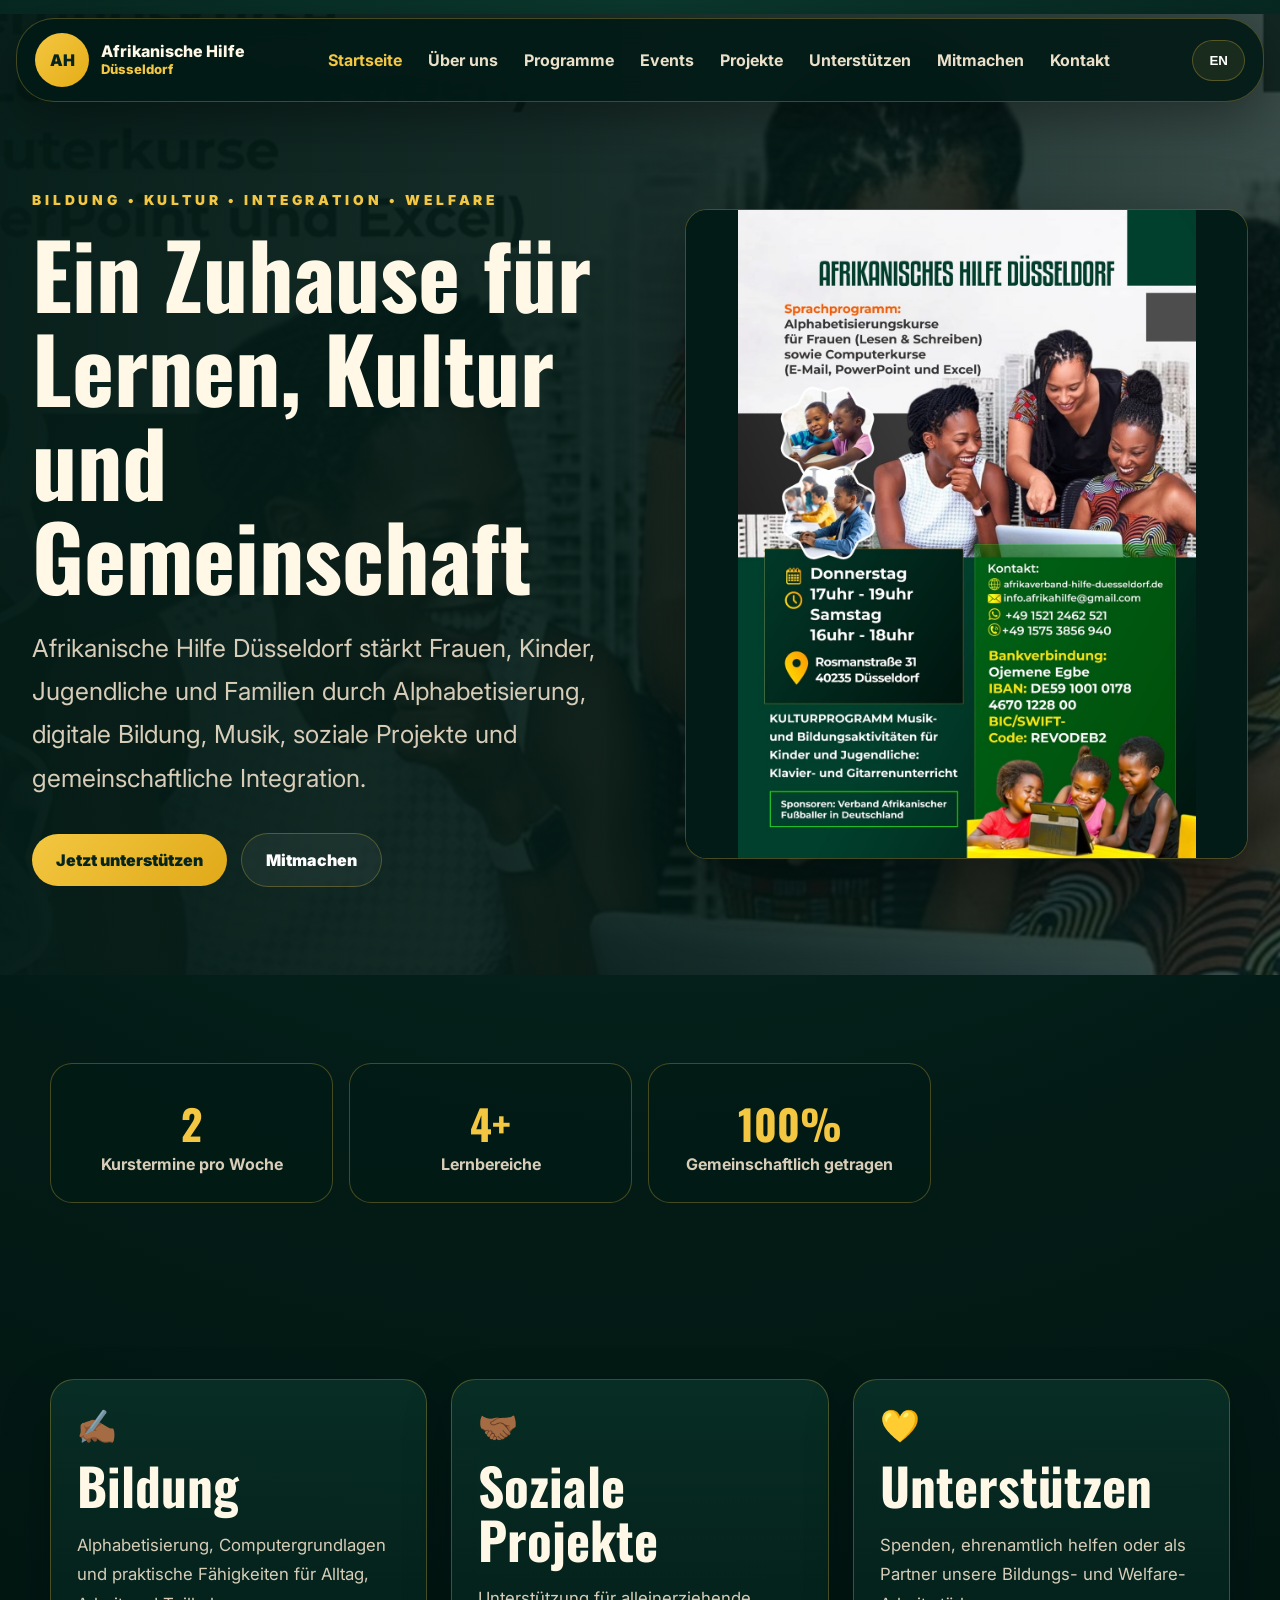
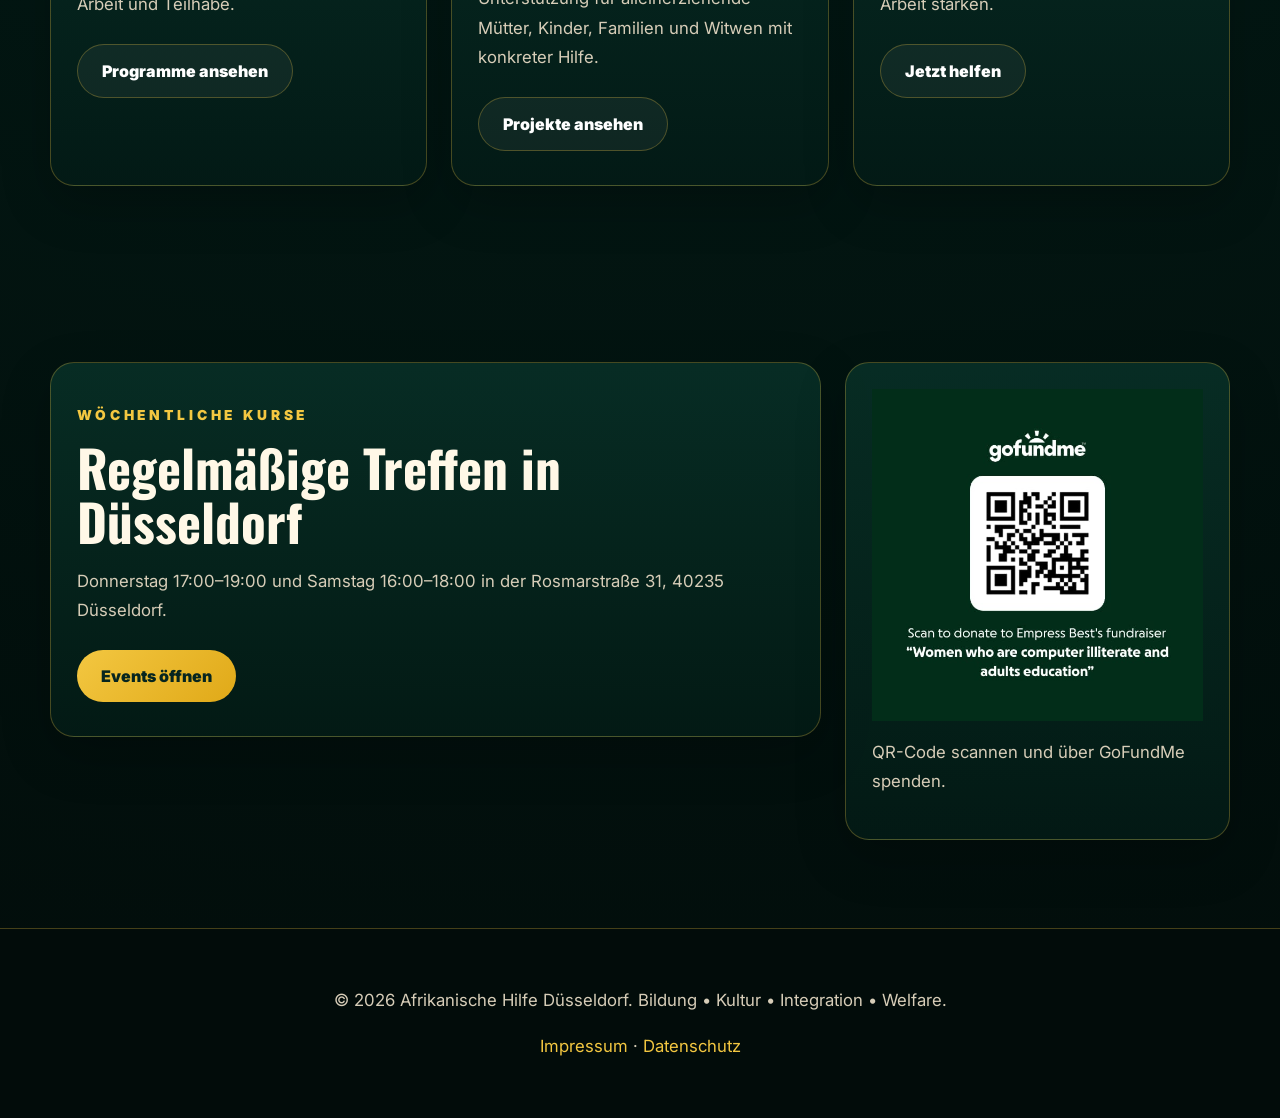
==== commit ee5a4732: "Remove learning materials amount from homepage" ====
--- a/index.html
+++ b/index.html
@@ -56,7 +56,6 @@
   <div class="container impact-grid">
     <div><strong>2</strong><span data-de="Kurstermine pro Woche" data-en="Sessions per week">Kurstermine pro Woche</span></div>
     <div><strong>4+</strong><span data-de="Lernbereiche" data-en="Learning areas">Lernbereiche</span></div>
-    <div><strong>25€</strong><span data-de="hilft mit Lernmaterial" data-en="supports learning materials">hilft mit Lernmaterial</span></div>
     <div><strong>100%</strong><span data-de="Gemeinschaftlich getragen" data-en="Community driven">Gemeinschaftlich getragen</span></div>
   </div>
 </section>
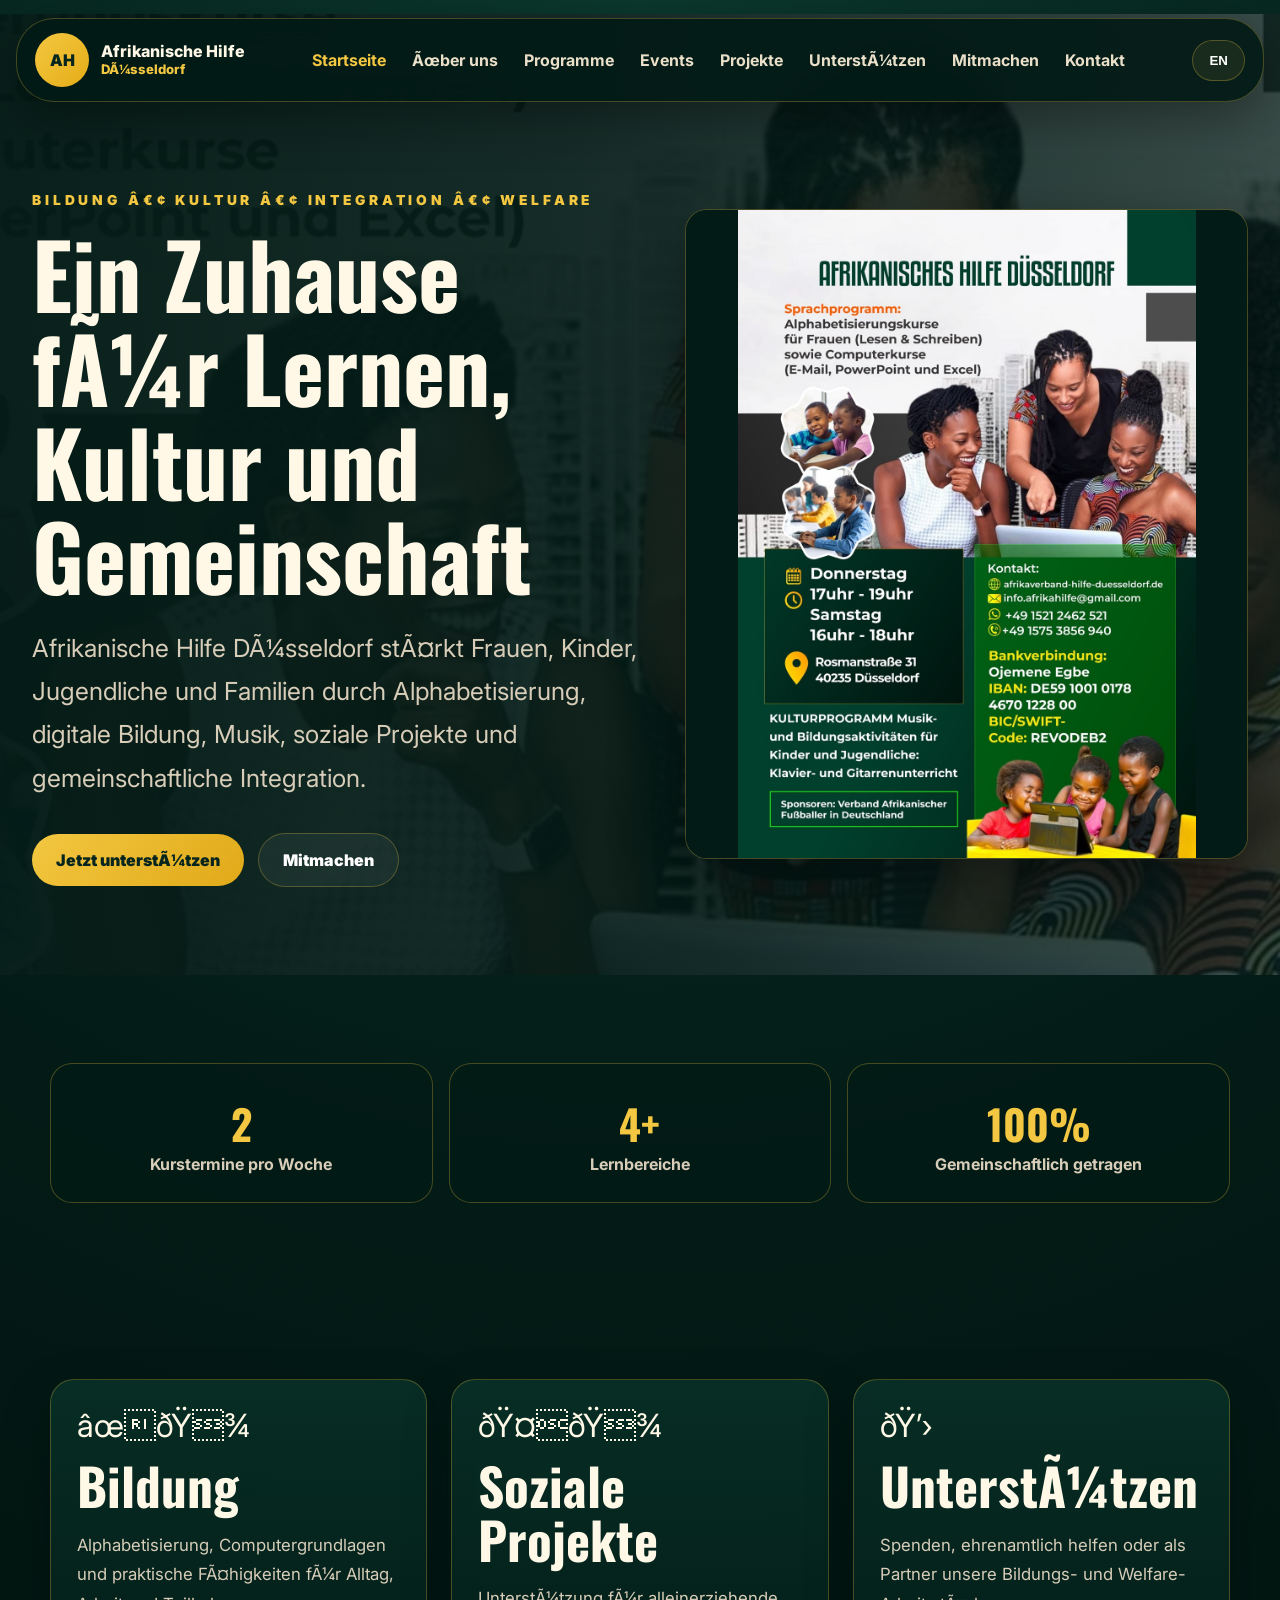
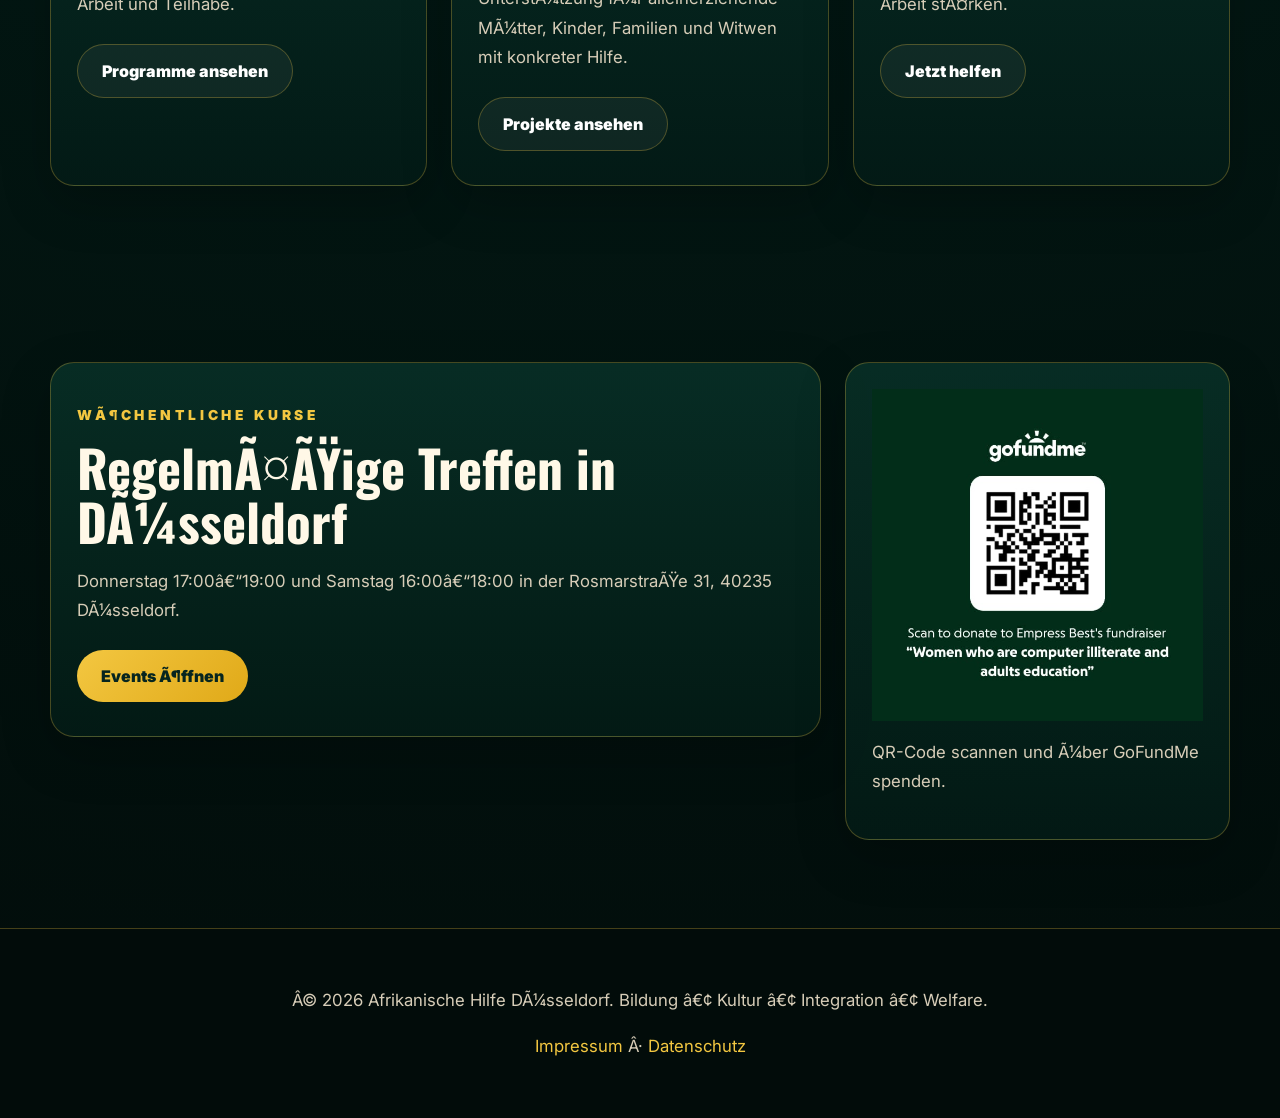
==== commit 29dadc9b: "Fix address text and encoding" ====
--- a/index.html
+++ b/index.html
@@ -1,15 +1,15 @@
-<!DOCTYPE html>
+﻿<!DOCTYPE html>
 <html lang="de">
 <head>
   <meta charset="UTF-8" />
   <meta name="viewport" content="width=device-width, initial-scale=1.0" />
-  <meta name="description" content="Afrikanische Hilfe Düsseldorf unterstützt Frauen, Kinder, Jugendliche und Familien mit Bildung, Computerkursen, Kultur, Musik, Welfare-Projekten und Integration." />
-  <meta name="keywords" content="Afrikanische Hilfe Düsseldorf, Integration Düsseldorf, Computerkurs Düsseldorf, Alphabetisierung, single mothers support, widows support, African community Düsseldorf" />
-  <meta property="og:title" content="Afrikanische Hilfe Düsseldorf" />
-  <meta property="og:description" content="Afrikanische Hilfe Düsseldorf unterstützt Frauen, Kinder, Jugendliche und Familien mit Bildung, Computerkursen, Kultur, Musik, Welfare-Projekten und Integration." />
+  <meta name="description" content="Afrikanische Hilfe DÃ¼sseldorf unterstÃ¼tzt Frauen, Kinder, Jugendliche und Familien mit Bildung, Computerkursen, Kultur, Musik, Welfare-Projekten und Integration." />
+  <meta name="keywords" content="Afrikanische Hilfe DÃ¼sseldorf, Integration DÃ¼sseldorf, Computerkurs DÃ¼sseldorf, Alphabetisierung, single mothers support, widows support, African community DÃ¼sseldorf" />
+  <meta property="og:title" content="Afrikanische Hilfe DÃ¼sseldorf" />
+  <meta property="og:description" content="Afrikanische Hilfe DÃ¼sseldorf unterstÃ¼tzt Frauen, Kinder, Jugendliche und Familien mit Bildung, Computerkursen, Kultur, Musik, Welfare-Projekten und Integration." />
   <meta property="og:image" content="assets/images/programme-flyer.jpg" />
   <meta property="og:type" content="website" />
-  <title>Afrikanische Hilfe Düsseldorf | Bildung • Kultur • Integration</title>
+  <title>Afrikanische Hilfe DÃ¼sseldorf | Bildung â€¢ Kultur â€¢ Integration</title>
   <link rel="preconnect" href="https://fonts.googleapis.com">
   <link rel="preconnect" href="https://fonts.gstatic.com" crossorigin>
   <link href="https://fonts.googleapis.com/css2?family=Inter:wght@400;500;600;700;800&family=Oswald:wght@500;600;700&display=swap" rel="stylesheet">
@@ -17,18 +17,18 @@
 </head>
 <body>
 <header class="site-header" id="siteHeader">
-  <a class="brand" href="index.html" aria-label="Afrikanische Hilfe Düsseldorf home">
+  <a class="brand" href="index.html" aria-label="Afrikanische Hilfe DÃ¼sseldorf home">
     <span class="brand-mark">AH</span>
-    <span>Afrikanische Hilfe<br><small>Düsseldorf</small></span>
+    <span>Afrikanische Hilfe<br><small>DÃ¼sseldorf</small></span>
   </a>
-  <button class="menu-toggle" id="menuToggle" type="button" aria-label="Open menu">☰</button>
+  <button class="menu-toggle" id="menuToggle" type="button" aria-label="Open menu">â˜°</button>
   <nav class="nav" id="mainNav" aria-label="Main navigation">
       <a class="active" href="index.html" data-de="Startseite" data-en="Home">Startseite</a>
-      <a href="about.html" data-de="Über uns" data-en="About">Über uns</a>
+      <a href="about.html" data-de="Ãœber uns" data-en="About">Ãœber uns</a>
       <a href="programmes.html" data-de="Programme" data-en="Programmes">Programme</a>
       <a href="events.html" data-de="Events" data-en="Events">Events</a>
       <a href="projects.html" data-de="Projekte" data-en="Projects">Projekte</a>
-      <a href="support.html" data-de="Unterstützen" data-en="Support">Unterstützen</a>
+      <a href="support.html" data-de="UnterstÃ¼tzen" data-en="Support">UnterstÃ¼tzen</a>
       <a href="volunteer.html" data-de="Mitmachen" data-en="Volunteer">Mitmachen</a>
       <a href="contact.html" data-de="Kontakt" data-en="Contact">Kontakt</a>
   </nav>
@@ -37,17 +37,17 @@
 <main>
 
 <section class="hero">
-  <img class="hero-bg" src="assets/images/landing-hero-clean-wide.jpg" alt="Afrikanische Hilfe Düsseldorf education and community programme">
+  <img class="hero-bg" src="assets/images/landing-hero-clean-wide.jpg" alt="Afrikanische Hilfe DÃ¼sseldorf education and community programme">
   <div class="hero-inner">
     <div>
-      <p class="eyebrow" data-de="Bildung • Kultur • Integration • Welfare" data-en="Education • Culture • Integration • Welfare">Bildung • Kultur • Integration • Welfare</p>
-      <h1 data-de="Ein Zuhause für Lernen, Kultur und Gemeinschaft" data-en="A home for learning, culture and community">Ein Zuhause für Lernen, Kultur und Gemeinschaft</h1>
-      <p class="hero-text" data-de="Afrikanische Hilfe Düsseldorf stärkt Frauen, Kinder, Jugendliche und Familien durch Alphabetisierung, digitale Bildung, Musik, soziale Projekte und gemeinschaftliche Integration." data-en="Afrikanische Hilfe Düsseldorf empowers women, children, young people and families through literacy, digital education, music, social projects and community-based integration.">Afrikanische Hilfe Düsseldorf stärkt Frauen, Kinder, Jugendliche und Familien durch Alphabetisierung, digitale Bildung, Musik, soziale Projekte und gemeinschaftliche Integration.</p>
-      <a class="btn primary" href="support.html" data-de="Jetzt unterstützen" data-en="Support now">Jetzt unterstützen</a>
+      <p class="eyebrow" data-de="Bildung â€¢ Kultur â€¢ Integration â€¢ Welfare" data-en="Education â€¢ Culture â€¢ Integration â€¢ Welfare">Bildung â€¢ Kultur â€¢ Integration â€¢ Welfare</p>
+      <h1 data-de="Ein Zuhause fÃ¼r Lernen, Kultur und Gemeinschaft" data-en="A home for learning, culture and community">Ein Zuhause fÃ¼r Lernen, Kultur und Gemeinschaft</h1>
+      <p class="hero-text" data-de="Afrikanische Hilfe DÃ¼sseldorf stÃ¤rkt Frauen, Kinder, Jugendliche und Familien durch Alphabetisierung, digitale Bildung, Musik, soziale Projekte und gemeinschaftliche Integration." data-en="Afrikanische Hilfe DÃ¼sseldorf empowers women, children, young people and families through literacy, digital education, music, social projects and community-based integration.">Afrikanische Hilfe DÃ¼sseldorf stÃ¤rkt Frauen, Kinder, Jugendliche und Familien durch Alphabetisierung, digitale Bildung, Musik, soziale Projekte und gemeinschaftliche Integration.</p>
+      <a class="btn primary" href="support.html" data-de="Jetzt unterstÃ¼tzen" data-en="Support now">Jetzt unterstÃ¼tzen</a>
       <a class="btn secondary" href="volunteer.html" data-de="Mitmachen" data-en="Get involved">Mitmachen</a>
     </div>
     <div class="flyer-landing">
-      <img src="assets/images/programme-flyer.jpg" alt="Afrikanische Hilfe Düsseldorf programme flyer">
+      <img src="assets/images/programme-flyer.jpg" alt="Afrikanische Hilfe DÃ¼sseldorf programme flyer">
     </div>
   </div>
 </section>
@@ -63,21 +63,21 @@
 <section class="section-pad">
   <div class="container grid three">
     <article class="glass-card">
-      <span class="icon">✍🏾</span>
+      <span class="icon">âœðŸ¾</span>
       <h2 data-de="Bildung" data-en="Education">Bildung</h2>
-      <p data-de="Alphabetisierung, Computergrundlagen und praktische Fähigkeiten für Alltag, Arbeit und Teilhabe." data-en="Literacy, computer basics and practical skills for everyday life, work and participation.">Alphabetisierung, Computergrundlagen und praktische Fähigkeiten für Alltag, Arbeit und Teilhabe.</p>
+      <p data-de="Alphabetisierung, Computergrundlagen und praktische FÃ¤higkeiten fÃ¼r Alltag, Arbeit und Teilhabe." data-en="Literacy, computer basics and practical skills for everyday life, work and participation.">Alphabetisierung, Computergrundlagen und praktische FÃ¤higkeiten fÃ¼r Alltag, Arbeit und Teilhabe.</p>
       <a class="btn secondary" href="programmes.html" data-de="Programme ansehen" data-en="View programmes">Programme ansehen</a>
     </article>
     <article class="glass-card">
-      <span class="icon">🤝🏾</span>
+      <span class="icon">ðŸ¤ðŸ¾</span>
       <h2 data-de="Soziale Projekte" data-en="Social projects">Soziale Projekte</h2>
-      <p data-de="Unterstützung für alleinerziehende Mütter, Kinder, Familien und Witwen mit konkreter Hilfe." data-en="Support for single mothers, children, families and widows through practical help.">Unterstützung für alleinerziehende Mütter, Kinder, Familien und Witwen mit konkreter Hilfe.</p>
+      <p data-de="UnterstÃ¼tzung fÃ¼r alleinerziehende MÃ¼tter, Kinder, Familien und Witwen mit konkreter Hilfe." data-en="Support for single mothers, children, families and widows through practical help.">UnterstÃ¼tzung fÃ¼r alleinerziehende MÃ¼tter, Kinder, Familien und Witwen mit konkreter Hilfe.</p>
       <a class="btn secondary" href="projects.html" data-de="Projekte ansehen" data-en="View projects">Projekte ansehen</a>
     </article>
     <article class="glass-card">
-      <span class="icon">💛</span>
-      <h2 data-de="Unterstützen" data-en="Support">Unterstützen</h2>
-      <p data-de="Spenden, ehrenamtlich helfen oder als Partner unsere Bildungs- und Welfare-Arbeit stärken." data-en="Donate, volunteer or partner with us to strengthen our education and welfare work.">Spenden, ehrenamtlich helfen oder als Partner unsere Bildungs- und Welfare-Arbeit stärken.</p>
+      <span class="icon">ðŸ’›</span>
+      <h2 data-de="UnterstÃ¼tzen" data-en="Support">UnterstÃ¼tzen</h2>
+      <p data-de="Spenden, ehrenamtlich helfen oder als Partner unsere Bildungs- und Welfare-Arbeit stÃ¤rken." data-en="Donate, volunteer or partner with us to strengthen our education and welfare work.">Spenden, ehrenamtlich helfen oder als Partner unsere Bildungs- und Welfare-Arbeit stÃ¤rken.</p>
       <a class="btn secondary" href="support.html" data-de="Jetzt helfen" data-en="Help now">Jetzt helfen</a>
     </article>
   </div>
@@ -86,29 +86,30 @@
 <section class="section-pad">
   <div class="container support-box">
     <div class="glass-card">
-      <p class="eyebrow" data-de="Wöchentliche Kurse" data-en="Weekly classes">Wöchentliche Kurse</p>
-      <h2 data-de="Regelmäßige Treffen in Düsseldorf" data-en="Regular sessions in Düsseldorf">Regelmäßige Treffen in Düsseldorf</h2>
-      <p data-de="Donnerstag 17:00–19:00 und Samstag 16:00–18:00 in der Rosmarstraße 31, 40235 Düsseldorf." data-en="Thursday 17:00–19:00 and Saturday 16:00–18:00 at Rosmarstraße 31, 40235 Düsseldorf.">Donnerstag 17:00–19:00 und Samstag 16:00–18:00 in der Rosmarstraße 31, 40235 Düsseldorf.</p>
-      <a class="btn primary" href="events.html" data-de="Events öffnen" data-en="Open events">Events öffnen</a>
+      <p class="eyebrow" data-de="WÃ¶chentliche Kurse" data-en="Weekly classes">WÃ¶chentliche Kurse</p>
+      <h2 data-de="RegelmÃ¤ÃŸige Treffen in DÃ¼sseldorf" data-en="Regular sessions in DÃ¼sseldorf">RegelmÃ¤ÃŸige Treffen in DÃ¼sseldorf</h2>
+      <p data-de="Donnerstag 17:00â€“19:00 und Samstag 16:00â€“18:00 in der RosmarstraÃŸe 31, 40235 DÃ¼sseldorf." data-en="Thursday 17:00â€“19:00 and Saturday 16:00â€“18:00 at RosmarstraÃŸe 31, 40235 DÃ¼sseldorf.">Donnerstag 17:00â€“19:00 und Samstag 16:00â€“18:00 in der RosmarstraÃŸe 31, 40235 DÃ¼sseldorf.</p>
+      <a class="btn primary" href="events.html" data-de="Events Ã¶ffnen" data-en="Open events">Events Ã¶ffnen</a>
     </div>
     <div class="qr-card">
       <img src="assets/images/gofundme-qr.png" alt="GoFundMe QR code">
-      <p data-de="QR-Code scannen und über GoFundMe spenden." data-en="Scan the QR code and donate through GoFundMe.">QR-Code scannen und über GoFundMe spenden.</p>
+      <p data-de="QR-Code scannen und Ã¼ber GoFundMe spenden." data-en="Scan the QR code and donate through GoFundMe.">QR-Code scannen und Ã¼ber GoFundMe spenden.</p>
     </div>
   </div>
 </section>
 
 </main>
 <footer class="footer">
-  <p data-de="© 2026 Afrikanische Hilfe Düsseldorf. Bildung • Kultur • Integration • Welfare." data-en="© 2026 Afrikanische Hilfe Düsseldorf. Education • Culture • Integration • Welfare.">
-    © 2026 Afrikanische Hilfe Düsseldorf. Bildung • Kultur • Integration • Welfare.
+  <p data-de="Â© 2026 Afrikanische Hilfe DÃ¼sseldorf. Bildung â€¢ Kultur â€¢ Integration â€¢ Welfare." data-en="Â© 2026 Afrikanische Hilfe DÃ¼sseldorf. Education â€¢ Culture â€¢ Integration â€¢ Welfare.">
+    Â© 2026 Afrikanische Hilfe DÃ¼sseldorf. Bildung â€¢ Kultur â€¢ Integration â€¢ Welfare.
   </p>
   <p>
     <a href="impressum.html" data-de="Impressum" data-en="Legal Notice">Impressum</a>
-    ·
+    Â·
     <a href="datenschutz.html" data-de="Datenschutz" data-en="Privacy Policy">Datenschutz</a>
   </p>
 </footer>
 <script src="scripts.js"></script>
 </body>
 </html>
+
--- a/styles.css
+++ b/styles.css
@@ -68,7 +68,7 @@
   background:linear-gradient(180deg,rgba(8,48,39,.88),rgba(3,27,22,.88));border:1px solid var(--line);border-radius:24px;padding:26px;box-shadow:0 18px 50px rgba(0,0,0,.22)
 }
 .card .icon{font-size:2rem}
-.impact-grid{display:grid;grid-template-columns:repeat(4,1fr);gap:16px}
+.impact-grid{display:grid;grid-template-columns:repeat(3,1fr);gap:16px}
 .impact-grid div{padding:28px;text-align:center;background:rgba(3,27,22,.72);border:1px solid var(--line);border-radius:22px}
 .impact-grid strong{display:block;color:var(--gold);font-size:2.6rem;font-family:Oswald}
 .impact-grid span{color:var(--muted);font-weight:700}
@@ -214,3 +214,63 @@
 @media(max-width:900px){
   .hero .flyer-landing img { max-height: none; }
 }
+/* Support page visibility upgrade */
+.support-hero-compact {
+  padding-bottom: 28px;
+}
+
+.support-hero-text {
+  max-width: 760px;
+}
+
+.support-compact-title {
+  font-size: clamp(2rem, 3vw, 3.2rem) !important;
+  line-height: 1.12;
+  max-width: 760px;
+}
+
+.support-compact-text {
+  max-width: 720px;
+  font-size: 1rem;
+}
+
+.support-focus-section {
+  padding-top: 36px;
+}
+
+.support-focus-box {
+  align-items: stretch;
+}
+
+.support-donation-card,
+.support-qr-highlight {
+  border-width: 1.5px;
+}
+
+.support-bank-highlight {
+  margin-top: 24px;
+  background: rgba(243, 199, 65, 0.08);
+  border: 1px solid rgba(243, 199, 65, 0.38);
+}
+
+.support-bank-highlight h3,
+.support-qr-highlight .eyebrow {
+  color: var(--gold);
+}
+
+.support-bank-highlight p {
+  font-size: 1.05rem;
+}
+
+.support-qr-highlight {
+  display: flex;
+  flex-direction: column;
+  justify-content: center;
+}
+
+.support-qr-highlight img {
+  width: min(100%, 330px);
+  margin: 12px auto 20px;
+  border-radius: 22px;
+  box-shadow: 0 18px 50px rgba(0, 0, 0, 0.28);
+}
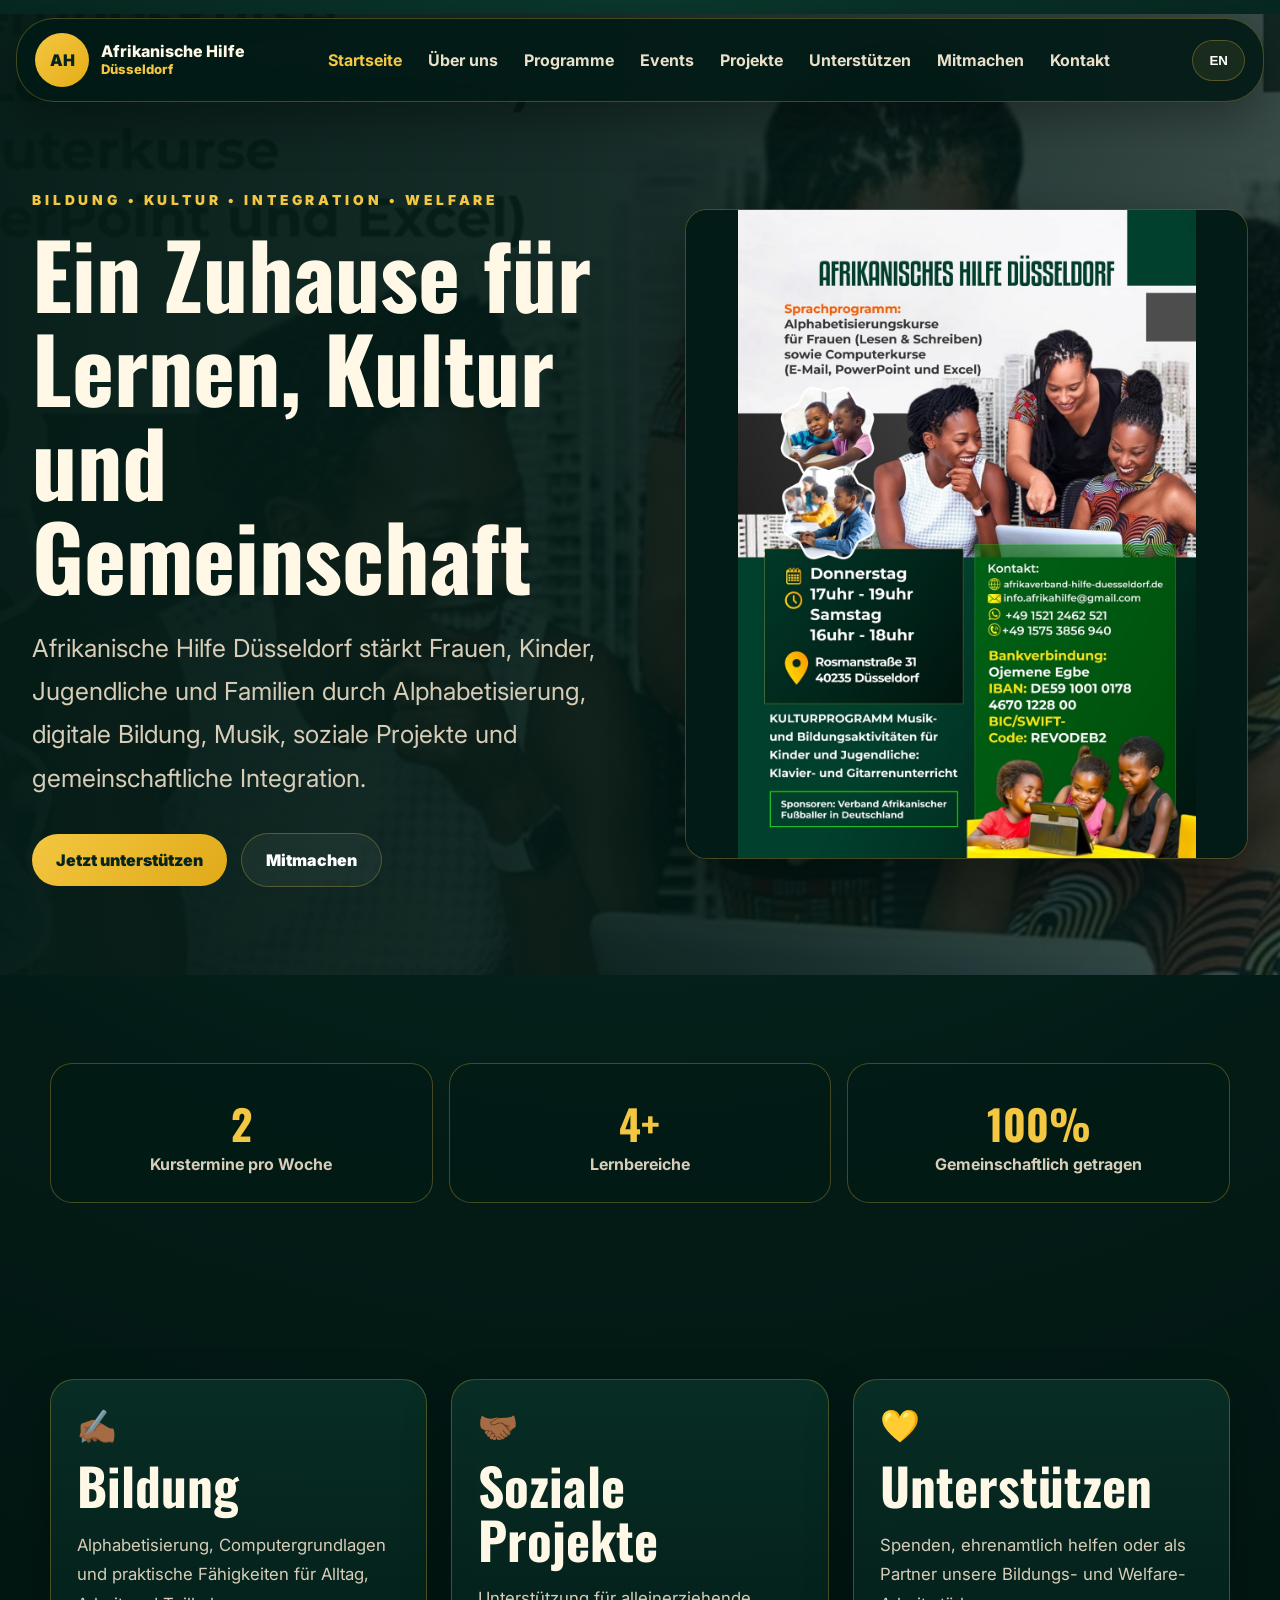
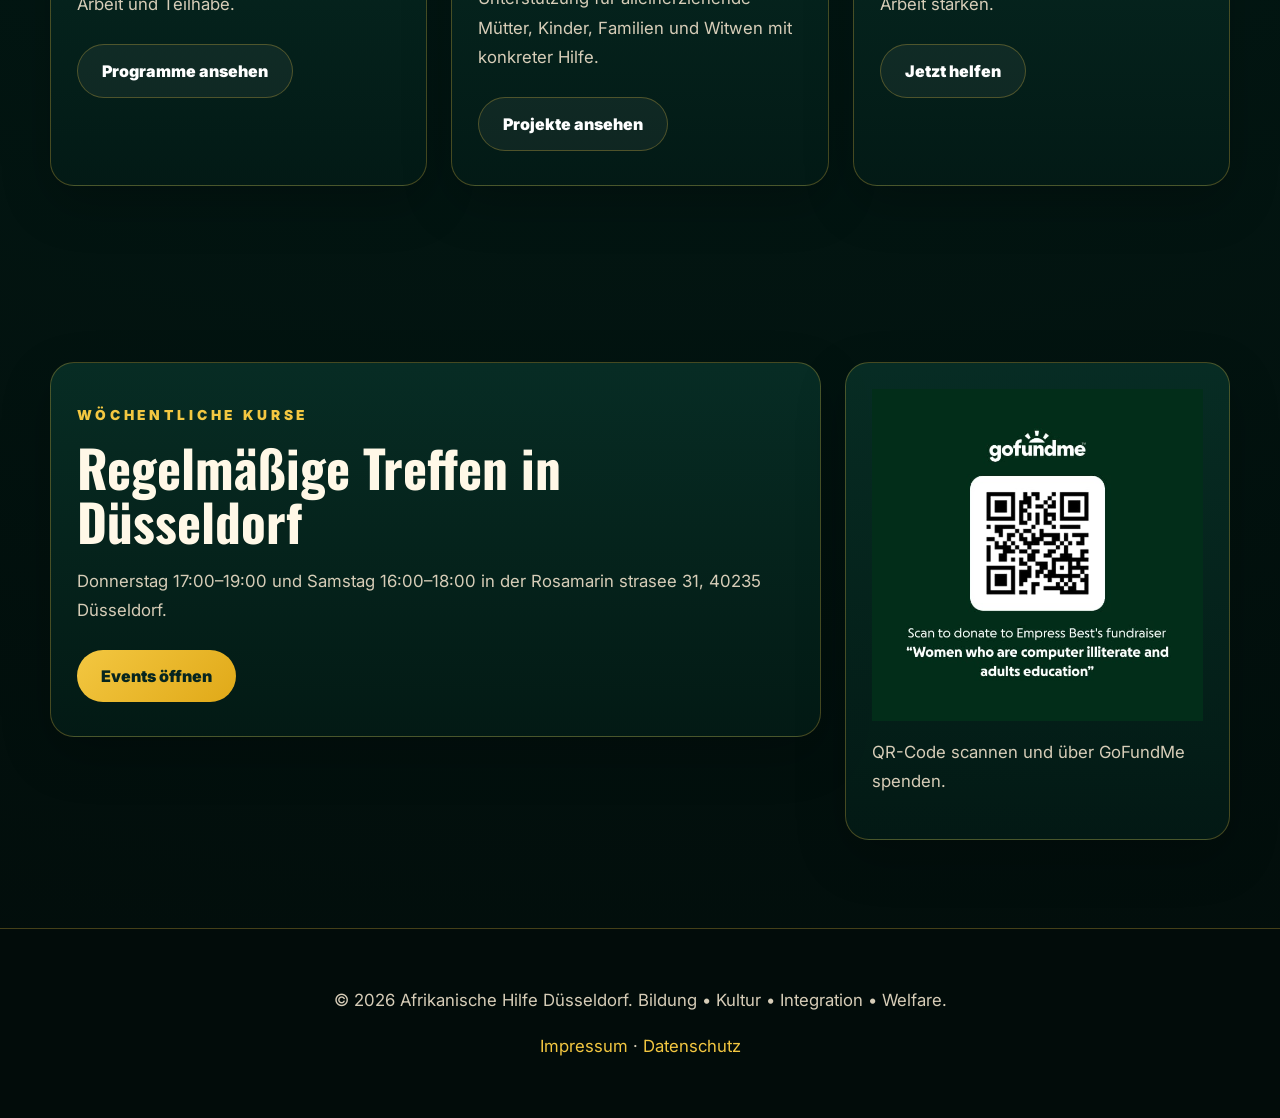
==== commit 6954dedb: "Fix homepage and contact page encoding" ====
--- a/index.html
+++ b/index.html
@@ -3,113 +3,202 @@
 <head>
   <meta charset="UTF-8" />
   <meta name="viewport" content="width=device-width, initial-scale=1.0" />
-  <meta name="description" content="Afrikanische Hilfe DÃ¼sseldorf unterstÃ¼tzt Frauen, Kinder, Jugendliche und Familien mit Bildung, Computerkursen, Kultur, Musik, Welfare-Projekten und Integration." />
-  <meta name="keywords" content="Afrikanische Hilfe DÃ¼sseldorf, Integration DÃ¼sseldorf, Computerkurs DÃ¼sseldorf, Alphabetisierung, single mothers support, widows support, African community DÃ¼sseldorf" />
-  <meta property="og:title" content="Afrikanische Hilfe DÃ¼sseldorf" />
-  <meta property="og:description" content="Afrikanische Hilfe DÃ¼sseldorf unterstÃ¼tzt Frauen, Kinder, Jugendliche und Familien mit Bildung, Computerkursen, Kultur, Musik, Welfare-Projekten und Integration." />
+
+  <meta name="description" content="Afrikanische Hilfe Düsseldorf unterstützt Frauen, Kinder, Jugendliche und Familien mit Bildung, Computerkursen, Kultur, Musik, Welfare-Projekten und Integration." />
+  <meta name="keywords" content="Afrikanische Hilfe Düsseldorf, Integration Düsseldorf, Computerkurs Düsseldorf, Alphabetisierung, single mothers support, widows support, African community Düsseldorf" />
+
+  <meta property="og:title" content="Afrikanische Hilfe Düsseldorf" />
+  <meta property="og:description" content="Afrikanische Hilfe Düsseldorf unterstützt Frauen, Kinder, Jugendliche und Familien mit Bildung, Computerkursen, Kultur, Musik, Welfare-Projekten und Integration." />
   <meta property="og:image" content="assets/images/programme-flyer.jpg" />
   <meta property="og:type" content="website" />
-  <title>Afrikanische Hilfe DÃ¼sseldorf | Bildung â€¢ Kultur â€¢ Integration</title>
-  <link rel="preconnect" href="https://fonts.googleapis.com">
-  <link rel="preconnect" href="https://fonts.gstatic.com" crossorigin>
-  <link href="https://fonts.googleapis.com/css2?family=Inter:wght@400;500;600;700;800&family=Oswald:wght@500;600;700&display=swap" rel="stylesheet">
+
+  <title>Afrikanische Hilfe Düsseldorf | Bildung • Kultur • Integration</title>
+
+  <link rel="preconnect" href="https://fonts.googleapis.com" />
+  <link rel="preconnect" href="https://fonts.gstatic.com" crossorigin />
+  <link href="https://fonts.googleapis.com/css2?family=Inter:wght@400;500;600;700;800&family=Oswald:wght@500;600;700&display=swap" rel="stylesheet" />
+
   <link rel="stylesheet" href="styles.css" />
 </head>
+
 <body>
-<header class="site-header" id="siteHeader">
-  <a class="brand" href="index.html" aria-label="Afrikanische Hilfe DÃ¼sseldorf home">
-    <span class="brand-mark">AH</span>
-    <span>Afrikanische Hilfe<br><small>DÃ¼sseldorf</small></span>
-  </a>
-  <button class="menu-toggle" id="menuToggle" type="button" aria-label="Open menu">â˜°</button>
-  <nav class="nav" id="mainNav" aria-label="Main navigation">
+  <header class="site-header" id="siteHeader">
+    <a class="brand" href="index.html" aria-label="Afrikanische Hilfe Düsseldorf home">
+      <span class="brand-mark">AH</span>
+      <span>Afrikanische Hilfe<br><small>Düsseldorf</small></span>
+    </a>
+
+    <button class="menu-toggle" id="menuToggle" type="button" aria-label="Open menu">☰</button>
+
+    <nav class="nav" id="mainNav" aria-label="Main navigation">
       <a class="active" href="index.html" data-de="Startseite" data-en="Home">Startseite</a>
-      <a href="about.html" data-de="Ãœber uns" data-en="About">Ãœber uns</a>
+      <a href="about.html" data-de="Über uns" data-en="About">Über uns</a>
       <a href="programmes.html" data-de="Programme" data-en="Programmes">Programme</a>
       <a href="events.html" data-de="Events" data-en="Events">Events</a>
       <a href="projects.html" data-de="Projekte" data-en="Projects">Projekte</a>
-      <a href="support.html" data-de="UnterstÃ¼tzen" data-en="Support">UnterstÃ¼tzen</a>
+      <a href="support.html" data-de="Unterstützen" data-en="Support">Unterstützen</a>
       <a href="volunteer.html" data-de="Mitmachen" data-en="Volunteer">Mitmachen</a>
       <a href="contact.html" data-de="Kontakt" data-en="Contact">Kontakt</a>
-  </nav>
-  <button class="lang-toggle" id="langToggle" type="button">EN</button>
-</header>
-<main>
-
-<section class="hero">
-  <img class="hero-bg" src="assets/images/landing-hero-clean-wide.jpg" alt="Afrikanische Hilfe DÃ¼sseldorf education and community programme">
-  <div class="hero-inner">
-    <div>
-      <p class="eyebrow" data-de="Bildung â€¢ Kultur â€¢ Integration â€¢ Welfare" data-en="Education â€¢ Culture â€¢ Integration â€¢ Welfare">Bildung â€¢ Kultur â€¢ Integration â€¢ Welfare</p>
-      <h1 data-de="Ein Zuhause fÃ¼r Lernen, Kultur und Gemeinschaft" data-en="A home for learning, culture and community">Ein Zuhause fÃ¼r Lernen, Kultur und Gemeinschaft</h1>
-      <p class="hero-text" data-de="Afrikanische Hilfe DÃ¼sseldorf stÃ¤rkt Frauen, Kinder, Jugendliche und Familien durch Alphabetisierung, digitale Bildung, Musik, soziale Projekte und gemeinschaftliche Integration." data-en="Afrikanische Hilfe DÃ¼sseldorf empowers women, children, young people and families through literacy, digital education, music, social projects and community-based integration.">Afrikanische Hilfe DÃ¼sseldorf stÃ¤rkt Frauen, Kinder, Jugendliche und Familien durch Alphabetisierung, digitale Bildung, Musik, soziale Projekte und gemeinschaftliche Integration.</p>
-      <a class="btn primary" href="support.html" data-de="Jetzt unterstÃ¼tzen" data-en="Support now">Jetzt unterstÃ¼tzen</a>
-      <a class="btn secondary" href="volunteer.html" data-de="Mitmachen" data-en="Get involved">Mitmachen</a>
-    </div>
-    <div class="flyer-landing">
-      <img src="assets/images/programme-flyer.jpg" alt="Afrikanische Hilfe DÃ¼sseldorf programme flyer">
-    </div>
-  </div>
-</section>
-
-<section class="section-pad">
-  <div class="container impact-grid">
-    <div><strong>2</strong><span data-de="Kurstermine pro Woche" data-en="Sessions per week">Kurstermine pro Woche</span></div>
-    <div><strong>4+</strong><span data-de="Lernbereiche" data-en="Learning areas">Lernbereiche</span></div>
-    <div><strong>100%</strong><span data-de="Gemeinschaftlich getragen" data-en="Community driven">Gemeinschaftlich getragen</span></div>
-  </div>
-</section>
-
-<section class="section-pad">
-  <div class="container grid three">
-    <article class="glass-card">
-      <span class="icon">âœðŸ¾</span>
-      <h2 data-de="Bildung" data-en="Education">Bildung</h2>
-      <p data-de="Alphabetisierung, Computergrundlagen und praktische FÃ¤higkeiten fÃ¼r Alltag, Arbeit und Teilhabe." data-en="Literacy, computer basics and practical skills for everyday life, work and participation.">Alphabetisierung, Computergrundlagen und praktische FÃ¤higkeiten fÃ¼r Alltag, Arbeit und Teilhabe.</p>
-      <a class="btn secondary" href="programmes.html" data-de="Programme ansehen" data-en="View programmes">Programme ansehen</a>
-    </article>
-    <article class="glass-card">
-      <span class="icon">ðŸ¤ðŸ¾</span>
-      <h2 data-de="Soziale Projekte" data-en="Social projects">Soziale Projekte</h2>
-      <p data-de="UnterstÃ¼tzung fÃ¼r alleinerziehende MÃ¼tter, Kinder, Familien und Witwen mit konkreter Hilfe." data-en="Support for single mothers, children, families and widows through practical help.">UnterstÃ¼tzung fÃ¼r alleinerziehende MÃ¼tter, Kinder, Familien und Witwen mit konkreter Hilfe.</p>
-      <a class="btn secondary" href="projects.html" data-de="Projekte ansehen" data-en="View projects">Projekte ansehen</a>
-    </article>
-    <article class="glass-card">
-      <span class="icon">ðŸ’›</span>
-      <h2 data-de="UnterstÃ¼tzen" data-en="Support">UnterstÃ¼tzen</h2>
-      <p data-de="Spenden, ehrenamtlich helfen oder als Partner unsere Bildungs- und Welfare-Arbeit stÃ¤rken." data-en="Donate, volunteer or partner with us to strengthen our education and welfare work.">Spenden, ehrenamtlich helfen oder als Partner unsere Bildungs- und Welfare-Arbeit stÃ¤rken.</p>
-      <a class="btn secondary" href="support.html" data-de="Jetzt helfen" data-en="Help now">Jetzt helfen</a>
-    </article>
-  </div>
-</section>
-
-<section class="section-pad">
-  <div class="container support-box">
-    <div class="glass-card">
-      <p class="eyebrow" data-de="WÃ¶chentliche Kurse" data-en="Weekly classes">WÃ¶chentliche Kurse</p>
-      <h2 data-de="RegelmÃ¤ÃŸige Treffen in DÃ¼sseldorf" data-en="Regular sessions in DÃ¼sseldorf">RegelmÃ¤ÃŸige Treffen in DÃ¼sseldorf</h2>
-      <p data-de="Donnerstag 17:00â€“19:00 und Samstag 16:00â€“18:00 in der RosmarstraÃŸe 31, 40235 DÃ¼sseldorf." data-en="Thursday 17:00â€“19:00 and Saturday 16:00â€“18:00 at RosmarstraÃŸe 31, 40235 DÃ¼sseldorf.">Donnerstag 17:00â€“19:00 und Samstag 16:00â€“18:00 in der RosmarstraÃŸe 31, 40235 DÃ¼sseldorf.</p>
-      <a class="btn primary" href="events.html" data-de="Events Ã¶ffnen" data-en="Open events">Events Ã¶ffnen</a>
-    </div>
-    <div class="qr-card">
-      <img src="assets/images/gofundme-qr.png" alt="GoFundMe QR code">
-      <p data-de="QR-Code scannen und Ã¼ber GoFundMe spenden." data-en="Scan the QR code and donate through GoFundMe.">QR-Code scannen und Ã¼ber GoFundMe spenden.</p>
-    </div>
-  </div>
-</section>
-
-</main>
-<footer class="footer">
-  <p data-de="Â© 2026 Afrikanische Hilfe DÃ¼sseldorf. Bildung â€¢ Kultur â€¢ Integration â€¢ Welfare." data-en="Â© 2026 Afrikanische Hilfe DÃ¼sseldorf. Education â€¢ Culture â€¢ Integration â€¢ Welfare.">
-    Â© 2026 Afrikanische Hilfe DÃ¼sseldorf. Bildung â€¢ Kultur â€¢ Integration â€¢ Welfare.
-  </p>
-  <p>
-    <a href="impressum.html" data-de="Impressum" data-en="Legal Notice">Impressum</a>
-    Â·
-    <a href="datenschutz.html" data-de="Datenschutz" data-en="Privacy Policy">Datenschutz</a>
-  </p>
-</footer>
-<script src="scripts.js"></script>
+    </nav>
+
+    <button class="lang-toggle" id="langToggle" type="button">EN</button>
+  </header>
+
+  <main>
+    <section class="hero">
+      <img class="hero-bg" src="assets/images/landing-hero-clean-wide.jpg" alt="Afrikanische Hilfe Düsseldorf education and community programme" />
+
+      <div class="hero-inner">
+        <div>
+          <p class="eyebrow" data-de="Bildung • Kultur • Integration • Welfare" data-en="Education • Culture • Integration • Welfare">
+            Bildung • Kultur • Integration • Welfare
+          </p>
+
+          <h1 data-de="Ein Zuhause für Lernen, Kultur und Gemeinschaft" data-en="A home for learning, culture and community">
+            Ein Zuhause für Lernen, Kultur und Gemeinschaft
+          </h1>
+
+          <p class="hero-text"
+             data-de="Afrikanische Hilfe Düsseldorf stärkt Frauen, Kinder, Jugendliche und Familien durch Alphabetisierung, digitale Bildung, Musik, soziale Projekte und gemeinschaftliche Integration."
+             data-en="Afrikanische Hilfe Düsseldorf empowers women, children, young people and families through literacy, digital education, music, social projects and community-based integration.">
+            Afrikanische Hilfe Düsseldorf stärkt Frauen, Kinder, Jugendliche und Familien durch Alphabetisierung, digitale Bildung, Musik, soziale Projekte und gemeinschaftliche Integration.
+          </p>
+
+          <a class="btn primary" href="support.html" data-de="Jetzt unterstützen" data-en="Support now">
+            Jetzt unterstützen
+          </a>
+
+          <a class="btn secondary" href="volunteer.html" data-de="Mitmachen" data-en="Get involved">
+            Mitmachen
+          </a>
+        </div>
+
+        <div class="flyer-landing">
+          <img src="assets/images/programme-flyer.jpg" alt="Afrikanische Hilfe Düsseldorf programme flyer" />
+        </div>
+      </div>
+    </section>
+
+    <section class="section-pad">
+      <div class="container impact-grid">
+        <div>
+          <strong>2</strong>
+          <span data-de="Kurstermine pro Woche" data-en="Sessions per week">Kurstermine pro Woche</span>
+        </div>
+
+        <div>
+          <strong>4+</strong>
+          <span data-de="Lernbereiche" data-en="Learning areas">Lernbereiche</span>
+        </div>
+
+        <div>
+          <strong>100%</strong>
+          <span data-de="Gemeinschaftlich getragen" data-en="Community driven">Gemeinschaftlich getragen</span>
+        </div>
+      </div>
+    </section>
+
+    <section class="section-pad">
+      <div class="container grid three">
+        <article class="glass-card">
+          <span class="icon">✍🏾</span>
+
+          <h2 data-de="Bildung" data-en="Education">
+            Bildung
+          </h2>
+
+          <p data-de="Alphabetisierung, Computergrundlagen und praktische Fähigkeiten für Alltag, Arbeit und Teilhabe."
+             data-en="Literacy, computer basics and practical skills for everyday life, work and participation.">
+            Alphabetisierung, Computergrundlagen und praktische Fähigkeiten für Alltag, Arbeit und Teilhabe.
+          </p>
+
+          <a class="btn secondary" href="programmes.html" data-de="Programme ansehen" data-en="View programmes">
+            Programme ansehen
+          </a>
+        </article>
+
+        <article class="glass-card">
+          <span class="icon">🤝🏾</span>
+
+          <h2 data-de="Soziale Projekte" data-en="Social projects">
+            Soziale Projekte
+          </h2>
+
+          <p data-de="Unterstützung für alleinerziehende Mütter, Kinder, Familien und Witwen mit konkreter Hilfe."
+             data-en="Support for single mothers, children, families and widows through practical help.">
+            Unterstützung für alleinerziehende Mütter, Kinder, Familien und Witwen mit konkreter Hilfe.
+          </p>
+
+          <a class="btn secondary" href="projects.html" data-de="Projekte ansehen" data-en="View projects">
+            Projekte ansehen
+          </a>
+        </article>
+
+        <article class="glass-card">
+          <span class="icon">💛</span>
+
+          <h2 data-de="Unterstützen" data-en="Support">
+            Unterstützen
+          </h2>
+
+          <p data-de="Spenden, ehrenamtlich helfen oder als Partner unsere Bildungs- und Welfare-Arbeit stärken."
+             data-en="Donate, volunteer or partner with us to strengthen our education and welfare work.">
+            Spenden, ehrenamtlich helfen oder als Partner unsere Bildungs- und Welfare-Arbeit stärken.
+          </p>
+
+          <a class="btn secondary" href="support.html" data-de="Jetzt helfen" data-en="Help now">
+            Jetzt helfen
+          </a>
+        </article>
+      </div>
+    </section>
+
+    <section class="section-pad">
+      <div class="container support-box">
+        <div class="glass-card">
+          <p class="eyebrow" data-de="Wöchentliche Kurse" data-en="Weekly classes">
+            Wöchentliche Kurse
+          </p>
+
+          <h2 data-de="Regelmäßige Treffen in Düsseldorf" data-en="Regular sessions in Duesseldorf">
+            Regelmäßige Treffen in Düsseldorf
+          </h2>
+
+          <p data-de="Donnerstag 17:00–19:00 und Samstag 16:00–18:00 in der Rosamarin strasee 31, 40235 Düsseldorf."
+             data-en="Thursday 17:00–19:00 and Saturday 16:00–18:00 at Rosamarin strasee 31, 40235 Duesseldorf.">
+            Donnerstag 17:00–19:00 und Samstag 16:00–18:00 in der Rosamarin strasee 31, 40235 Düsseldorf.
+          </p>
+
+          <a class="btn primary" href="events.html" data-de="Events öffnen" data-en="Open events">
+            Events öffnen
+          </a>
+        </div>
+
+        <div class="qr-card">
+          <img src="assets/images/gofundme-qr.png" alt="GoFundMe QR code" />
+
+          <p data-de="QR-Code scannen und über GoFundMe spenden."
+             data-en="Scan the QR code and donate through GoFundMe.">
+            QR-Code scannen und über GoFundMe spenden.
+          </p>
+        </div>
+      </div>
+    </section>
+  </main>
+
+  <footer class="footer">
+    <p data-de="© 2026 Afrikanische Hilfe Düsseldorf. Bildung • Kultur • Integration • Welfare."
+       data-en="© 2026 Afrikanische Hilfe Düsseldorf. Education • Culture • Integration • Welfare.">
+      © 2026 Afrikanische Hilfe Düsseldorf. Bildung • Kultur • Integration • Welfare.
+    </p>
+
+    <p>
+      <a href="impressum.html" data-de="Impressum" data-en="Legal Notice">Impressum</a>
+      ·
+      <a href="datenschutz.html" data-de="Datenschutz" data-en="Privacy Policy">Datenschutz</a>
+    </p>
+  </footer>
+
+  <script src="scripts.js"></script>
 </body>
-</html>
-
+</html>
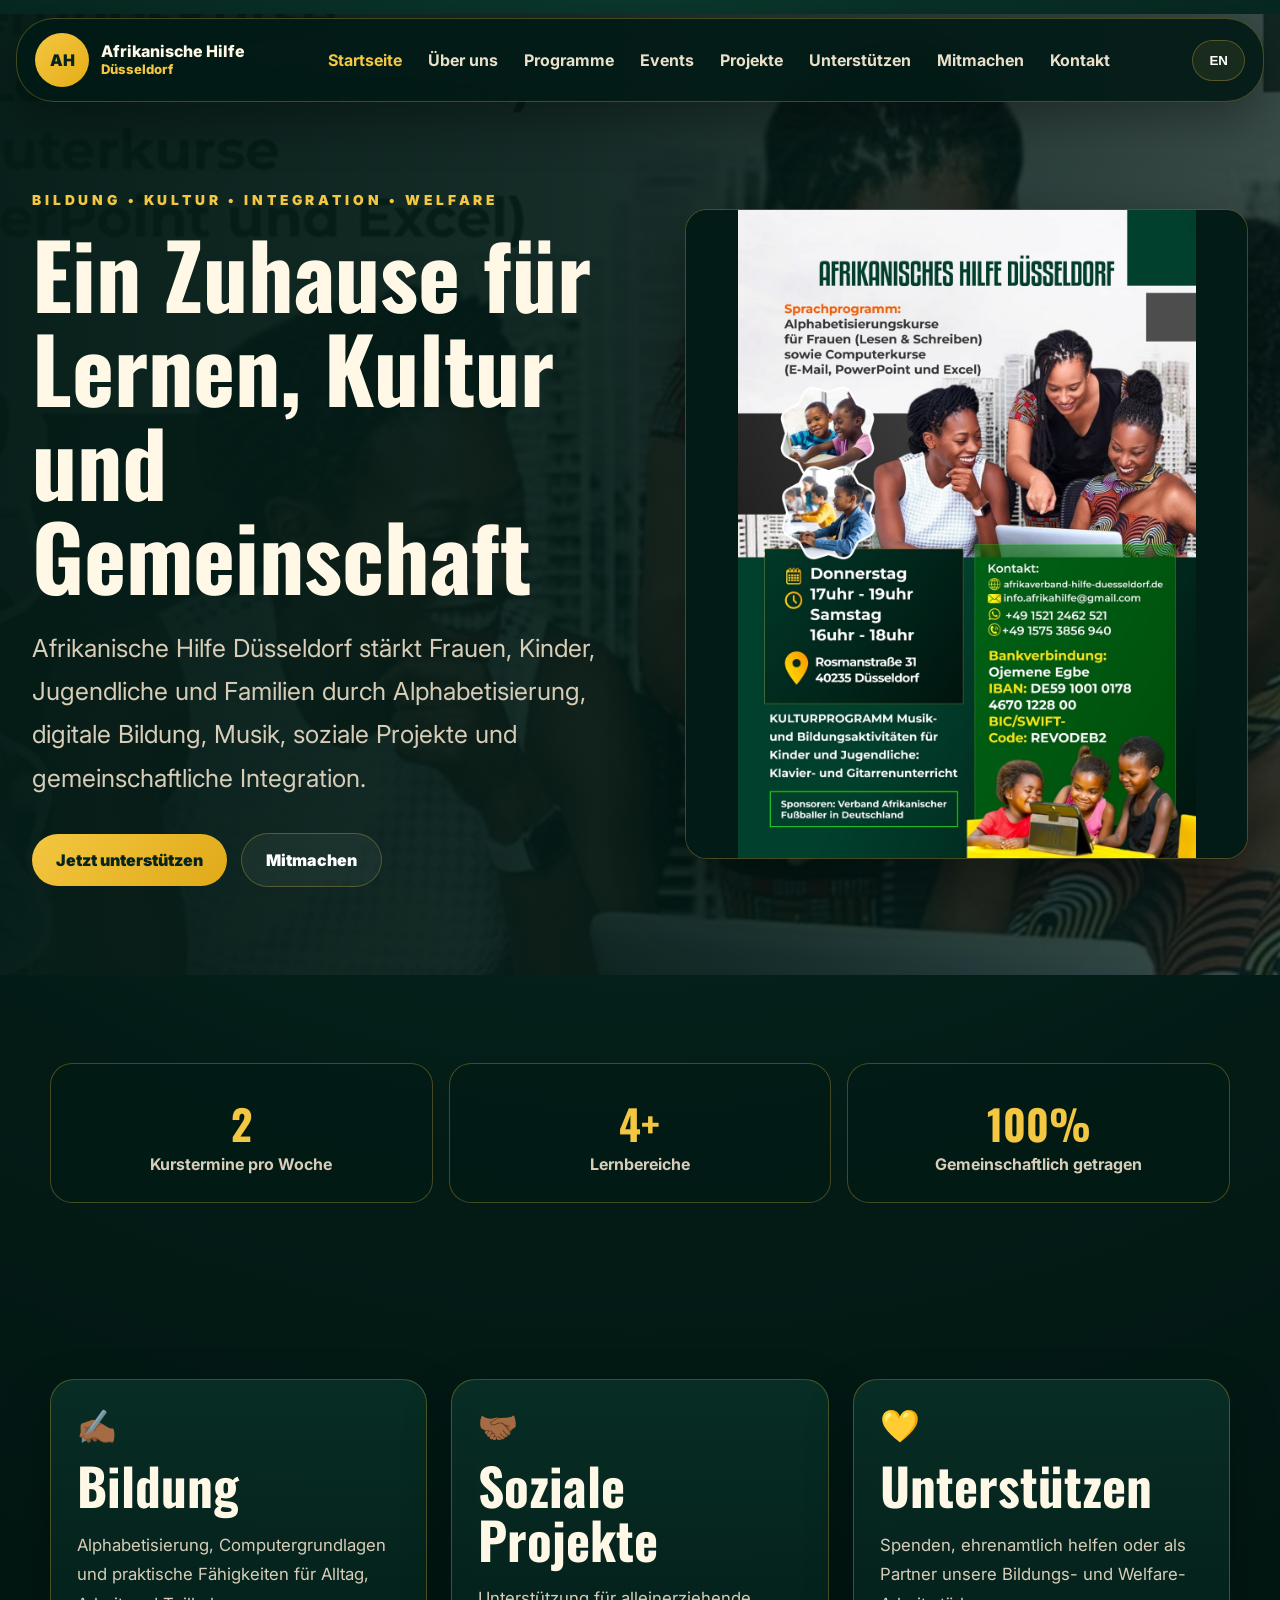
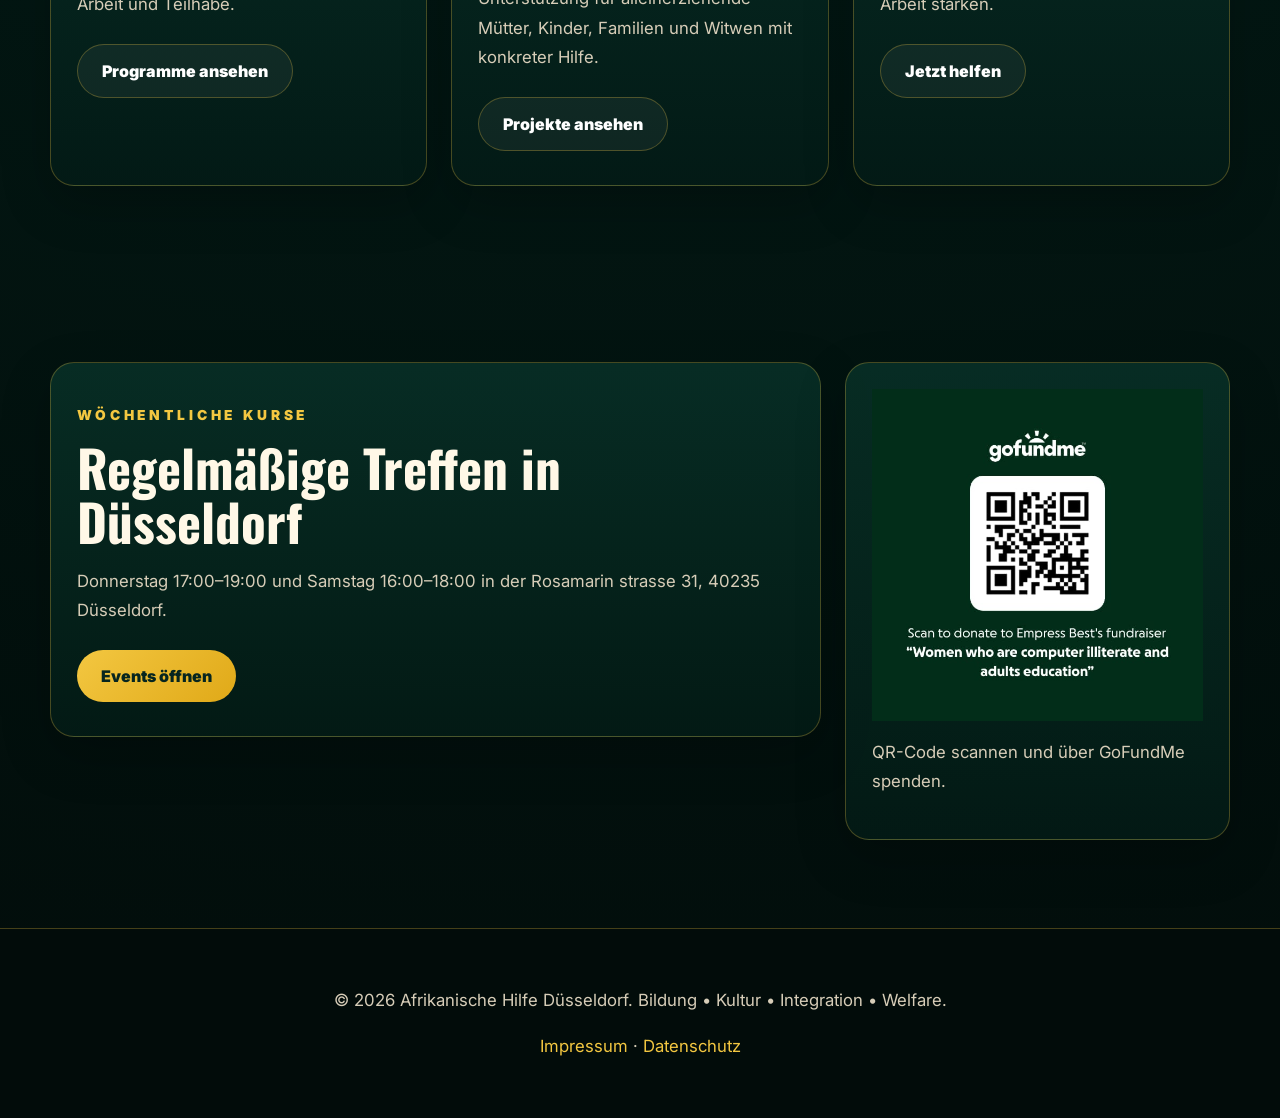
==== commit f910f51b: "Fix meeting address and schedule text" ====
--- a/index.html
+++ b/index.html
@@ -164,9 +164,9 @@
             Regelmäßige Treffen in Düsseldorf
           </h2>
 
-          <p data-de="Donnerstag 17:00–19:00 und Samstag 16:00–18:00 in der Rosamarin strasee 31, 40235 Düsseldorf."
-             data-en="Thursday 17:00–19:00 and Saturday 16:00–18:00 at Rosamarin strasee 31, 40235 Duesseldorf.">
-            Donnerstag 17:00–19:00 und Samstag 16:00–18:00 in der Rosamarin strasee 31, 40235 Düsseldorf.
+          <p data-de="Donnerstag 17:00–19:00 und Samstag 16:00–18:00 in der Rosamarin strasse 31, 40235 Düsseldorf."
+             data-en="Thursday 17:00–19:00 and Saturday 16:00–18:00 at Rosamarin strasse 31, 40235 Duesseldorf.">
+            Donnerstag 17:00–19:00 und Samstag 16:00–18:00 in der Rosamarin strasse 31, 40235 Düsseldorf.
           </p>
 
           <a class="btn primary" href="events.html" data-de="Events öffnen" data-en="Open events">
